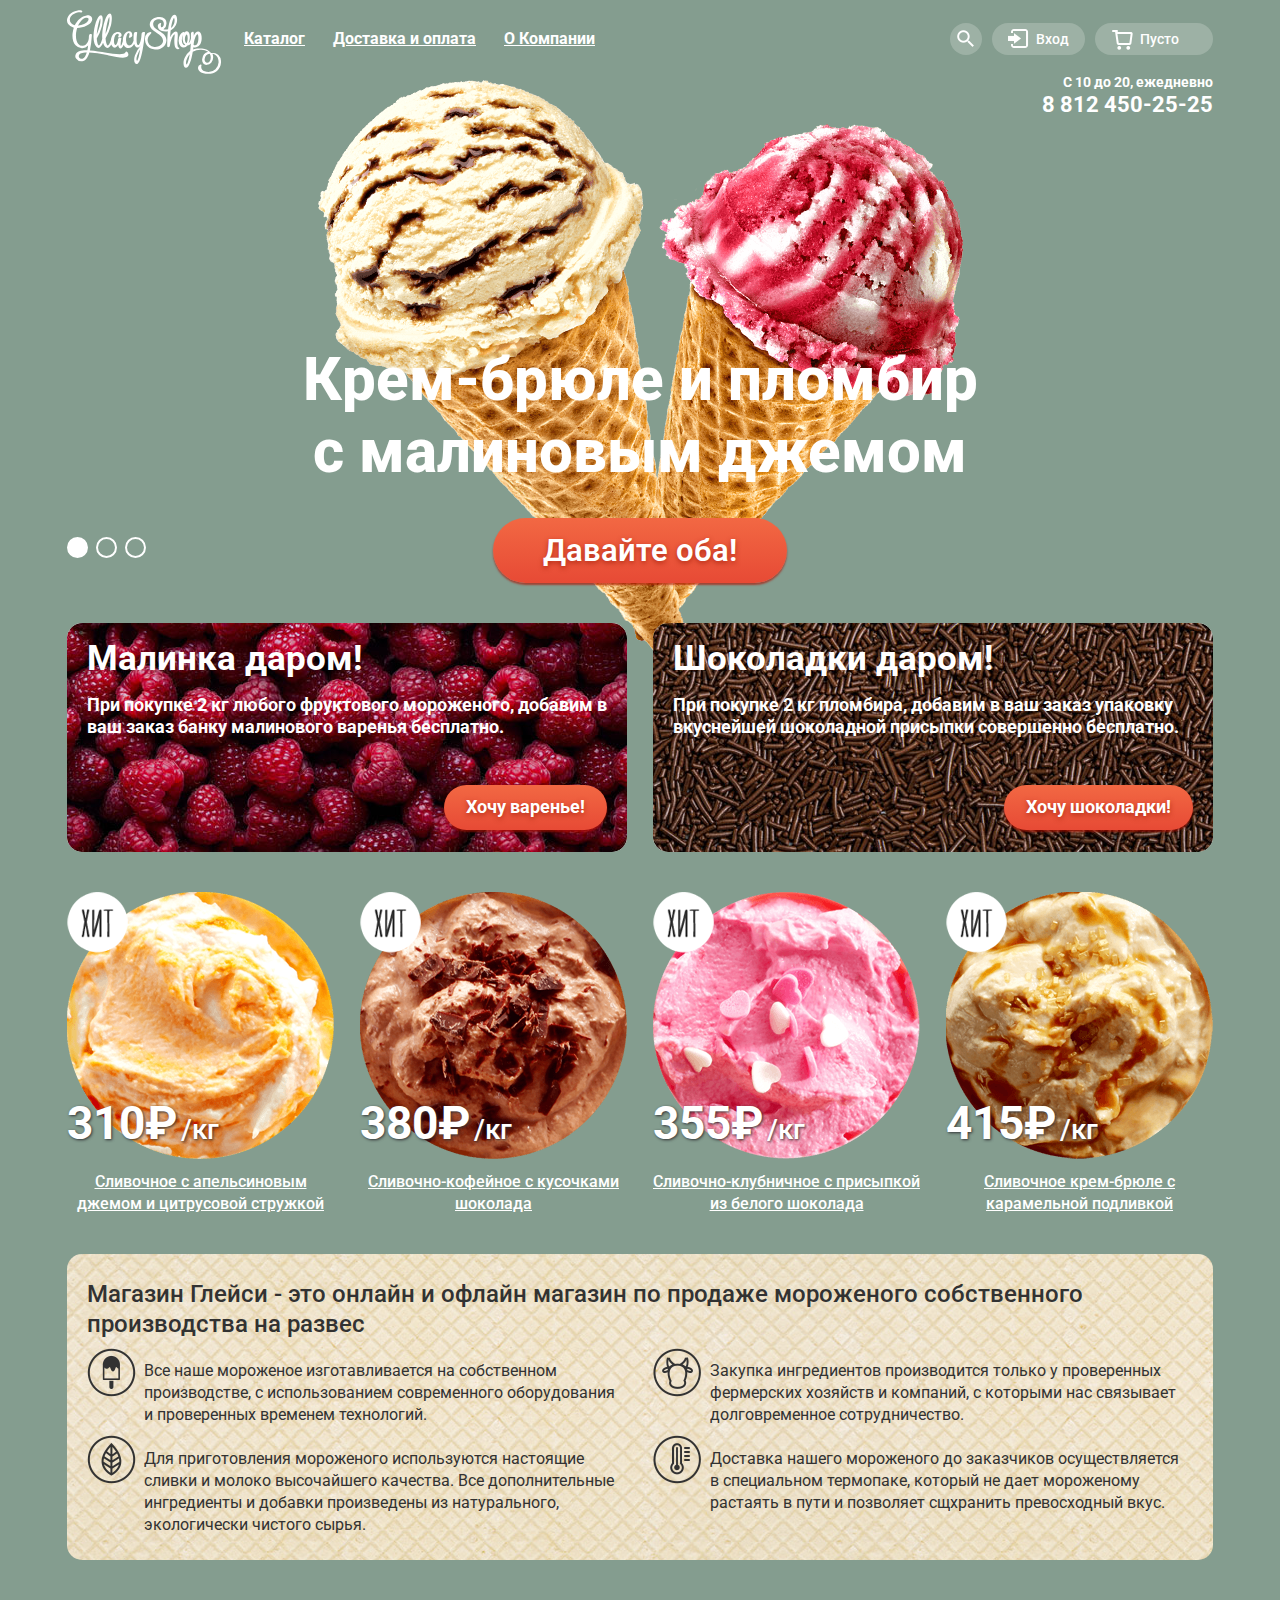
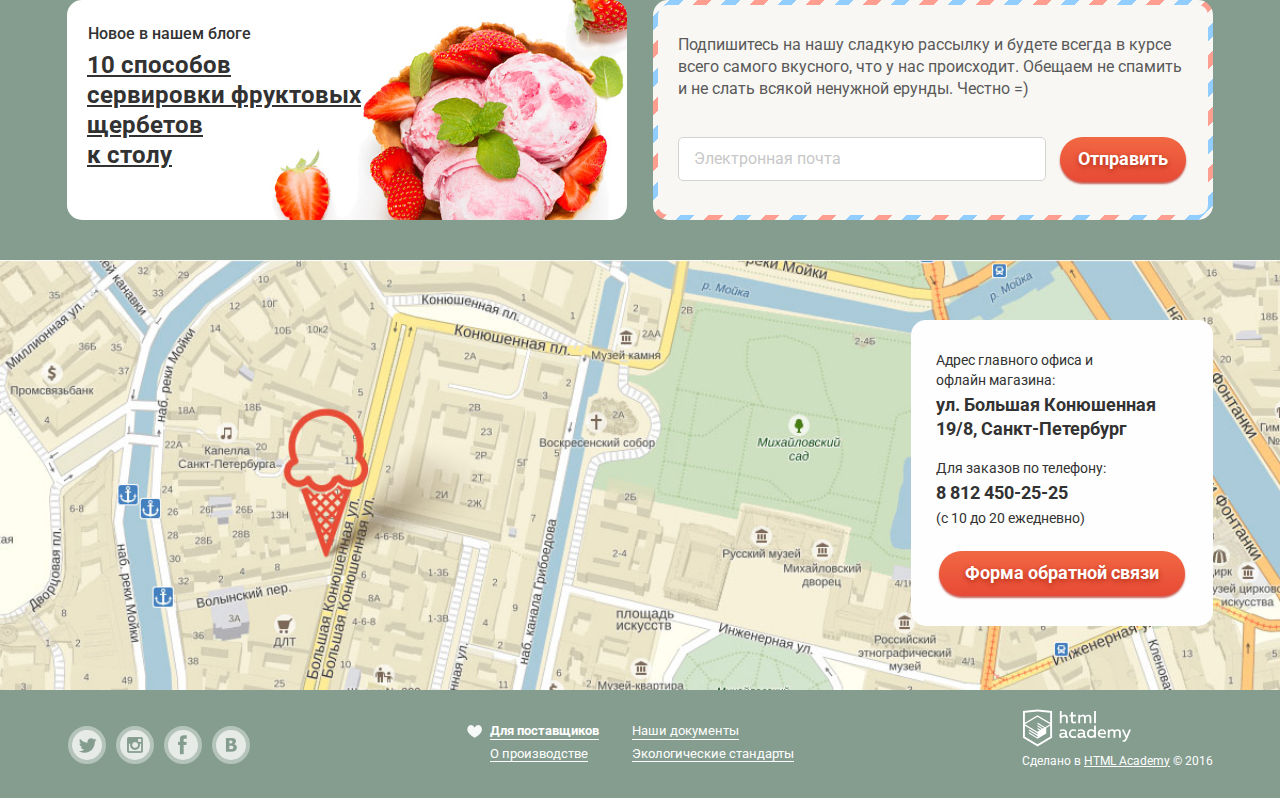
==== index.html @ bfcd9601 "Правки" ====
<!DOCTYPE html>
<html lang="ru">
  <head>
    <meta charset="utf-8">
    <title>Магазин "Глейси"</title>
    <link href="https://fonts.googleapis.com/css?family=Roboto:400,500,700&subset=cyrillic" rel="stylesheet">
    <link href="css/normalize.css" rel="stylesheet">
    <link href="css/style.css" rel="stylesheet">
  </head>
  <body>
    <input type="radio" id="btn-1" name="toggle" checked>
    <input type="radio" id="btn-2" name="toggle">
    <input type="radio" id="btn-3" name="toggle">
    <div class="site-wrapper">
      <div class="content-wrapper">
        <header class="main-header">
          <div class="container clearfix">
            <div class="index-logo">
              <img class="logo" src="img/icon-logo-shop.svg" width="154" height="64" alt="Логотип">
            </div>
            <nav class="main-navigation">
              <ul>
                <li>
                  <a href="#">Каталог</a>
                </li>
                <li>
                  <a href="#">Доставка и оплата</a>
                </li>
                <li>
                  <a href="#">О компании</a>
                </li>
              </ul>
            </nav>
            <div class="user-block">
              <a class="search" href="#"></a>
              <a class="enter" href="#">Вход</a>
              <a class="cart empty" href="#">Пусто</a>
            </div>
          </div>
        </header>
        <main class="main-main">
          <div class="container clearfix">
            <div class="index-contacts clearfix">
              <section class="main-contacts">
                <p class="main-contacts-worktime">C 10 до 20, ежедневно</p>
                <p class="main-contacts-phone">8 812 450-25-25</p>
              </section> 
            </div>
            <div class="slider">
              <div class="slide" id="slide1">
                <div class="slide-title">Крем-брюле и пломбир с малиновым джемом</div>
                <a class="slide-btn" href="#">Давайте оба!</a>
              </div>
              <div class="slide" id="slide2">
                <div class="slide-title">Шоколадный пломбир и лимонный сорбет</div>
                <a class="slide-btn" href="#">Давайте оба!</a>
              </div>
              <div class="slide" id="slide3">
                <div class="slide-title">Пломбир с помадкой и клубничный щербет</div>
                <a class="slide-btn" href="#">Давайте оба!</a>
              </div>
              <div class="slider-controls">
                <label for="btn-1"></label>
                <label for="btn-2"></label>
                <label for="btn-3"></label>
              </div>
            </div>
            <section class="special-offer clearfix">
              <div class="information offer-raspberries">
                <h2 class="offer-title">Малинка даром!</h2>
                <p class="offer-describe">При покупке 2 кг любого фруктового мороженого, добавим в ваш заказ банку малинового варенья бесплатно.</p>
                <div class="offer-get">
                  <a class="btn offer-btn" href="#">Хочу варенье!</a>
                </div>
              </div>
              <div class="information offer-chocolate">
                <h2 class="offer-title">Шоколадки даром!</h2>
                <p class="offer-describe">При покупке 2 кг пломбира, добавим в ваш заказ упаковку вкуснейшей шоколадной присыпки совершенно бесплатно.</p>
                <div class="offer-get">
                  <a class="btn offer-btn" href="#">Хочу шоколадки!</a>
                </div>
              </div>
            </section>
            <section class="products-hit clearfix">
              <article class="product hit">
                <div class="product-main-info">
                  <div>
                    <img class="product-image" src="img/ice-cream1.png" width="267" height="267" alt="Сливочное с апельсиновым джемом">
                  </div>
                  <div class="product-price">
                    <span class="price">310&#8381;</span>
                    <span class="price-per-kg">/кг</span>
                  </div>
                </div>
                <div class="product-title">
                  <a href="#">Сливочное с апельсиновым джемом и цитрусовой стружкой</a>
                </div>
                <div class="product-view">
                  <a class="btn product-btn" href="#">Быстрый просмотр</a>
                </div>
              </article>
              <article class="product hit">
                <div class="product-main-info">
                  <div>
                    <img class="product-image" src="img/ice-cream2.png" width="267" height="267" alt="Сливочно-кофейное">
                  </div>
                  <div class="product-price">
                    <span class="price">380&#8381;</span>
                    <span class="price-per-kg">/кг</span>
                  </div>
                </div>
                <div class="product-title">
                  <a href="#">Сливочно-кофейное с кусочками шоколада</a>
                </div>
                <div class="product-view">
                  <a class="btn product-btn" href="#">Быстрый просмотр</a>
                </div>
              </article>
              <article class="product hit">
                <div class="product-main-info">
                  <div>
                    <img class="product-image" src="img/ice-cream3.png" width="267" height="267" alt="Сливочно-клубничное">
                  </div>
                  <div class="product-price">
                    <span class="price">355&#8381;</span>
                    <span class="price-per-kg">/кг</span>
                  </div>
                </div>
                <div class="product-title">
                  <a href="#">Сливочно-клубничное с присыпкой из белого шоколада</a>
                </div>
                <div class="product-view">
                  <a class="btn product-btn" href="#">Быстрый просмотр</a>
                </div>
              </article>
              <article class="product hit">
                <div class="product-main-info">
                  <div>
                    <img class="product-image" src="img/ice-cream4.png" width="267" height="267" alt="Сливочное крем-брюле">
                  </div>
                  <div class="product-price">
                    <span class="price">415&#8381;</span>
                    <span class="price-per-kg">/кг</span>
                  </div>
                </div>
                <div class="product-title">
                  <a href="#">Сливочное крем-брюле с карамельной подливкой</a>
                </div>
                <div class="product-view">
                  <a class="btn product-btn" href="#">Быстрый просмотр</a>
                </div>
              </article>
            </section>
            <section class="features clearfix">
              <h3 class="features-title">Магазин Глейси - это онлайн и офлайн магазин по продаже мороженого собственного производства на развес</h3>
              <div class="features-description">
                <p class="features-item technology">Все наше мороженое изготавливается на собственном производстве, с использованием современного оборудования и проверенных временем технологий.</p>
                <p class="features-item ingredient">Закупка ингредиентов производится только у проверенных фермерских хозяйств и компаний, с которыми нас связывает долговременное сотрудничество.</p>
                <p class="features-item quality">Для приготовления мороженого используются настоящие сливки и молоко высочайшего качества. Все дополнительные ингредиенты и добавки произведены из натурального, экологически чистого сырья.</p>
                <p class="features-item delivery">Доставка нашего мороженого до заказчиков осуществляется <br>в специальном термопаке, который не дает мороженому растаять в пути и позволяет сщхранить превосходный вкус.</p>
              </div>
            </section>
            <section class="communication clearfix">
              <div class="information blog">
                <p class="blog-new">Новое в нашем блоге</p>
                <div class="blog-news">
                  <a href="#">10  способов сервировки фруктовых щербетов <br>к столу</a>
                </div>
              </div>
              <div class="information mail">
                <div class="content-mail">
                  <p class="delivery-mail">Подпишитесь на нашу сладкую рассылку и будете всегда в курсе всего самого вкусного, что у нас происходит. Обещаем не спамить и не слать всякой ненужной ерунды. Честно =)</p>
                  <form action="#" method="post">
                    <input type="text" name="email" placeholder="Электронная почта">
                    <button class="btn btn-mail" type="submit">Отправить</button>
                  </form>
                </div>
              </div>
            </section>
          </div>
          <section class="map">
            <div class="container clearfix">
              <div class="map-contacts">
                <p class="map-contacts-addres">
                  Адрес главного офиса и<br> 
                  офлайн магазина:<br>
                <span>ул. Большая Конюшенная<br> 
                  19/8, Санкт-Петербург</span>
                </p>
                <p class="map-contacts-phone">
                  Для заказов по телефону:<br>
                <span>8 812 450-25-25</span><br>
                  (c 10 до 20 ежедневно)
                </p>
                <div class="map-contacts-btn">
                  <a class="btn btn-map" href="#">Форма обратной связи</a>
                </div>
              </div>
            </div>
          </section>
        </main>
        <footer class="main-footer">
          <div class="container clearfix">
            <section class="footer-social">
              <div class="social-btn">
               <a class=" social-btn-tw" href="#">Твиттер</a>
              </div>
              <div class="social-btn">
                <a class="social-btn-inst" href="#">Инстаграм</a>
              </div>
              <div class="social-btn">
                <a class="social-btn-fb" href="#">Фейсбук</a>
              </div>
              <div class="social-btn">
                <a class="social-btn-vk" href="#">Вконтакте</a>
              </div>
            </section>
            <section class="footer-about-us">
              <div class="about-us-prod">
                <a href="#">Для поставщиков</a>
                <a href="#">О производстве</a>
              </div>
              <div class="about-us-doc">
                <a href="#">Наши документы</a>
                <a href="#">Экологические стандарты</a>
              </div>
            </section>
            <section class="footer-copyright">
              <img src="img/logo-htmla.svg" width="108" height="38" alt="Логотип академии">
              <p>Сделано в <a href="https://htmlacademy.ru">HTML Academy</a> &copy; 2016</p>
            </section>
          </div>
        </footer>
      </div>
    </div>
  </body>
</html>
---- css/style.css ----
body {
  margin: 0;
  padding: 0;
  font-size: 18px;
  line-height: 1.2;
	color: #ffffff;
	font-weight: 700;
	font-family: "Roboto", "Arial", sans-serif;
  background-color: #849d8f;
  /*background-color: #86a092;*/
  /*Для главной страницы*/
  /*background: #ffffff url("../img/gllacy-index-1200.jpg") no-repeat 50% 0px;*/
  /*background-size: 1200px auto;*/
  /*Для страницы каталога*/
  /*background: #ffffff url("../img/gllacy-catalog-1200.jpg") no-repeat 50% 0px;*/
  /*background-size: 1200px auto;*/
}

body > input[type="radio"] {
  display: none;
}

.clearfix::after {
  content: "";
  display: table;
  clear: both;
}

.main-header {
  width: 1200px;
  margin: 0 auto;
}

.container {
  width: 1146px;
  margin: 0 auto;
  padding: 0 27px;
}

.index-logo {
  float: left;
  width: 154px;
  height: 64px;
  margin-top: 10px;
  margin-right: 10px;
}

.main-navigation {
  float: left;
  width: 650px;
  min-height: 74px;
  font-size: 0px;
}

.main-navigation ul {
  margin: 0;
  padding: 0;
  list-style: none;
}

.main-navigation li {
  display: inline-block;
  vertical-align: top;
  font-size: 16px;
  line-height: 18px;
} 

.main-navigation li:last-child {
  text-transform: capitalize;
}

.main-navigation a {
  display: block;
  padding: 30px 15px 25px 13px;
  color: #ffffff;
}

.main-navigation a:hover,
.main-navigation a:active {
  margin-top: 23px;
  padding: 7px 15px 7px 13px;
  border-radius: 30px;
  text-decoration: none;
  background-color: #ffffff;
  color: #333333;
}

.main-navigation a:active {
  box-shadow: inset 0 2px 2px 0 #696969;
}

.main-menu .current {
  margin-top: 23px;
  padding: 7px 15px 7px 13px;
  border-radius: 30px;
  text-decoration: none;
  background-color: #d07058;
}

.user-block {
  float: right;
  max-width: 300px;
  padding-top: 23px;
  font-size: 0px;
}

.user-block a {
  display: inline-block;
  margin-left: 10px;
  vertical-align: top;
  font-weight: 500;
  font-size: 14px;
  line-height: 16px;
  font-family: "Roboto", "Arial", sans-serif;
  color: #ffffff;
  text-decoration: none;
  color: #ffffff;
  border: none;
  outline: none;
  cursor: pointer;
}

.catalog-user .search, .catalog-user .enter {
  background-color: #b0c0b7;
}

.search {
  width: 32px;
  height: 32px;
  border-radius: 50%;
  background: #9db1a5 url("../img/sprite.png") no-repeat center;
  background-position: -3px -1038px;
}

.search:hover {
  background: #f8f7f4 url("../img/sprite.png") no-repeat center;
  background-position: -3px -1075px;
  color: #323232;
}

.enter {
  position: relative;
  padding: 8px 16px 8px 44px;
  border-radius: 32px;
  background: #9db1a5 url("../img/sprite.png") no-repeat center;
  background-position: 6px -344px;
}

.enter:hover {
  background: #f8f7f4 url("../img/sprite.png") no-repeat center;
  background-position: 6px -383px;
  color: #323232;
}

.cart {
  position: relative;
  padding: 8px 34px 8px 45px;
  border-radius: 32px;
  background: #9db1a5 url("../img/sprite.png") no-repeat center;
  background-position: 7px -3px;
}

.user-block .full {
  color: #323232;
}

.full {
  position: relative;
  padding: 8px 16px 8px 44px;
  border-radius: 32px;
  background: #ffffff url("../img/sprite.png") no-repeat center;
  background-position: 10px -81px;
}

.full:before {
  content: "";
  position: absolute;
  top: 6px;
  left: 15px;
  width: 21px;
  height: 20px;
  background: #ffffff url("../img/sprite.png") no-repeat center;
  background-position: -10px -50px;
}

.main-contacts {
  float: right;
  min-width: 170px;
  min-height: 40px;
  text-align: right;
}

.main-contacts-worktime {
  margin: 0px;
  margin-bottom: 3px;
  font-size: 14px;
  line-height: 16px;
  font-weight: 700;
}

.main-contacts-phone {
  margin: 0px;
  font-size: 22px;
  line-height: 24px;
  font-weight: 700;
}

.site-wrapper {
  /*min-width: 1254px;*/
  background-repeat: no-repeat;
  background-position: top center;
  transition: background-image 0.5s ease, background-color 0.5s ease;
}

.site-wrapper:before,
.site-wrapper:after {
  content: "";
  visibility: hidden;
}

.site-wrapper:before {
  background-image: url("../img/slide-2.png");
}

.site-wrapper:after {
  background-image: url("../img/slide-2.png");
}

.content-wrapper {
  /*width: 1200px;*/
  margin: 0 auto;
  padding: 0;
}

.slider {
  position: relative;
  padding-top: 227px;
  margin-bottom: 40px;
  text-align: center;
  color: #ffffff;
}

.slide {
  display: none;
}

.slide-title {
  width: 700px;
  margin: 0 auto;
  margin-bottom: 30px;
  font-weight: 800;
  font-size: 60px;
}

.slide-btn {
  display: inline-block;
  padding: 12px 50px;
  font-weight: 600;
  font-size: 31px;
  line-height: 41px;
  vertical-align: top;
  color: #ffffff;
  text-decoration: none;
  text-shadow: 0 2px 5px rgba(160, 32, 11, 0.76);
  background: #f26843;
  background:    -moz-linear-gradient(top, #f26843 0%, #e74a35 100%);
  background: -webkit-linear-gradient(top, #f26843 0%, #e74a35 100%);
  background:         linear-gradient(to bottom, #f26843 0%, #e74a35 100%);
  border-radius: 100px;
  box-shadow: 0 2px 2px rgba(172, 16, 0, 0.64);
}

.slide-btn:hover {
  background:    -moz-linear-gradient(top, #f58669 0%, #ec6f5e 100%);
  background: -webkit-linear-gradient(top, #f58669 0%, #ec6f5e 100%);
  background:         linear-gradient(to bottom, #f58669 0%, #ec6f5e 100%);
  box-shadow: 0 2px 2px rgba(172, 16, 0, 1);
}

.slide-btn:active {
  background:    -moz-linear-gradient(top, #d84732 0%, #e1613e 100%);
  background: -webkit-linear-gradient(top, #d84732 0%, #e1613e 100%);
  background:         linear-gradient(to bottom, #d84732 0%, #e1613e 100%);
  box-shadow: inset 0 2px 2px rgba(172, 16, 0, 1);
}

.slider-controls {
  position: absolute;
  bottom: 25px;
  left: 0;
  z-index: 20;
  font-size: 0;
}

.slider-controls label {
  display: inline-block;
  width: 17px;
  height: 17px;
  margin-right: 8px;
  vertical-align: top;
  background-color: transparent;
  border: 2px solid #ffffff;
  border-radius: 50%;
  cursor: pointer;
}

#btn-1:checked ~ .site-wrapper #slide1,
#btn-2:checked ~ .site-wrapper #slide2,
#btn-3:checked ~ .site-wrapper #slide3 {
  display: block;
}

#btn-1:checked ~ .site-wrapper {
  background-color: #849d8f;
  background-image: url("../img/slide-1.png");
  background-position-y: 80px;
}

#btn-2:checked ~ .site-wrapper {
  background-color: #8996a6;
  background-image: url("../img/slide-2.png");
  background-position-y: 80px;
}

#btn-3:checked ~ .site-wrapper {
  background-color: #9d8b84;
  background-image: url("../img/slide-3.png");
  background-position-y: 80px;
}

#btn-1:checked ~ .site-wrapper label[for="btn-1"],
#btn-2:checked ~ .site-wrapper label[for="btn-2"],
#btn-3:checked ~ .site-wrapper label[for="btn-3"] {
  background-color: #ffffff;
}

.special-offer {
  margin-bottom: 40px;
}

.information {
  float: left;
  width: 560px;
  min-height: 229px;
  margin-right: 26px;
  border-radius: 15px;
}

.information:nth-child(2n) {
  margin-right: 0px;
}

.offer-raspberries {
  background: #ffffff url("../img/bg-raspberry.jpg") no-repeat 50% 0px;
}

.offer-chocolate {
  background: #ffffff url("../img/bg-chocolate.jpg") no-repeat 50% 0px;
}

.offer-title {
  margin: 0;
  padding-left: 20px;
  padding-top: 15px;
  margin-bottom: 15px;
  font-size: 35px;
  line-height: 41px;
  font-weight: 700;
  color: #ffffff;
}

.offer-describe {
  padding-left: 20px;
  margin: 0px;
  margin-bottom: 47px;
  font-size: 18px;
  line-height: 22px;
  font-weight: 700;
  color: #ffffff;
}

.btn {
  display: inline-block;
  padding: 10px 22px 11px 22px;
  font-weight: 700;
  font-size: 18px;
  line-height: 24px;
  vertical-align: top;
  text-shadow: 0 2px 5px rgba(160, 32, 11, 0.76);
  background: #f26843;
  background:    -moz-linear-gradient(top, #f26843 0%, #e74a35 100%);
  background: -webkit-linear-gradient(top, #f26843 0%, #e74a35 100%);
  background:         linear-gradient(to bottom, #f26843 0%, #e74a35 100%);
  border-radius: 50px;
  box-shadow: 0 2px 2px rgba(172, 16, 0, 0.64);
  color: #ffffff;
  text-decoration: none;
  background-color: #000000;
  border: none;
  outline: none;
  cursor: pointer;
}

.btn:hover {
  background:    -moz-linear-gradient(top, #f58669 0%, #ec6f5e 100%);
  background: -webkit-linear-gradient(top, #f58669 0%, #ec6f5e 100%);
  background:         linear-gradient(to bottom, #f58669 0%, #ec6f5e 100%);
  box-shadow: 0 2px 2px rgba(172, 16, 0, 1);
}

.btn:active {
  background:    -moz-linear-gradient(top, #d84732 0%, #e1613e 100%);
  background: -webkit-linear-gradient(top, #d84732 0%, #e1613e 100%);
  background:         linear-gradient(to bottom, #d84732 0%, #e1613e 100%);
  box-shadow: inset 0 2px 2px rgba(172, 16, 0, 1);
}

.offer-get {
  float: right;
  margin-right: 20px; 
}

.products-hit {
  font-size: 0px;
}

.product-kind {
  min-height: 1086px;
  font-size: 0px;
  margin-bottom: 42px;
}

.product {
  position: relative;
  display: inline-block;
  width: 267px;
  min-height: 327px;
  margin-right: 26px;
  margin-bottom: 35px;
  vertical-align: top;
  font-size: 16px;
}

.product-view {
  position: absolute;
  display: none;
  top: -6px;
  left: -13px;
  width: 293px;
  height: 405px;
  border-radius: 5px;
  background-color: rgba(255, 255, 255, 0.3);
  box-shadow: 0 20px 20px 0 rgba(0, 0, 0, 0.4);
}

.product-btn {
  position: relative;
  top: 338px;
  left: 46px;
  font-size: 18px;
  line-height: 24px;
  font-weight: 700px;
  color: #fefefe;
  padding: 10px 17px 10px 17px;
  border: 50px;
}

.product:hover .product-view {
  display: block;
  z-index: 30;
}

.product:hover .product-main-info,
.product:hover .product-title {
  z-index: 40;
}

.hit:before {
  content: "";
  position: absolute;
  z-index: 50;
  top: 0px;
  left: 0px;
  width: 61px;
  height: 61px;
  background: url("../img/hit.png") no-repeat;
}

.product:nth-child(4n) {
  margin-right: 0px;
}

.product-main-info {
  position: relative;
  height: 267px;
  margin-bottom: 12px;
}

.product-price {
  position: absolute;
  bottom: 8px;
  z-index: 20;
}

.price {
  font-size: 46px;
  font-weight: 700;
  font-family: "Roboto", "Arial", sans-serif;
  color: #ffffff;
  text-shadow: 1px 1px 3px  #313235;
}

.price-per-kg {
  font-size: 28px;
  font-weight: 500;
  font-family: "Roboto", "Arial", sans-serif;
  color: #ffffff;
  text-shadow: 1px 1px 3px  #313235;
}

.product-title {
  position: relative;
  margin-bottom: 3px;
  text-align: center;
}

.product-title a {
  font-size: 16px;
  line-height: 22px;
  font-weight: 500;
  color: #ffffff;
}

.product-title a:hover,
.product-title a:active {
  color: #e84d37;
}

.features {
  min-height: 306px;
  margin-bottom: 40px;
  font-size: 0px;
  background: #f8f5f2 url("../img/pattern-wafer.jpg");
  border-radius: 15px;
}

.features-title {
  padding: 25px 20px 9px 20px;
  font-size: 24px;
  line-height: 30px;
  font-weight: 500;
  font-family: "Roboto", "Arial", sans-serif;
  color: #323232;
}

.features-description {
  padding: 0 20px;
}

.features-item {
  position: relative;
  display: inline-block;
  width: 483px;
  min-height: 75px;
  margin: 0;
  margin-right: 26px;
  padding-left: 57px;
  vertical-align: top;
  font-size: 16px;
  line-height: 22px;
  font-weight: 400;
  font-family: "Roboto", "Arial", sans-serif;
  color: #323232;
}

.technology::before,
.ingredient::before,
.quality::before,
.delivery::before {
  content: "";
  position: absolute;
  top: 0px;
  left: 0px;
  width: 50px;
  height: 50px;
}

.technology, .ingredient {
  padding-top: 12px;
}

.quality, .delivery {
  padding-top: 13px;
}

.technology::before {
  background: url("../img/sprite.png") no-repeat;
  background-position: -10px -619px;
}

.ingredient::before {
  background: url("../img/sprite.png") no-repeat;
  background-position: -10px -281px;
}

.quality::before {
  background: url("../img/sprite.png") no-repeat;
  background-position: -10px -740px;
}

.delivery::before {
  background: url("../img/sprite.png") no-repeat;
  background-position: -10px -1144px;
}

.features-item:nth-child(2n) {
  margin-right: 0px;
}

.communication {
  margin-bottom: 40px;
}

.blog, .mail {
  float: left;
  width: 560px;
  min-height: 220px;
  margin-right: 26px;
  border-radius: 15px;
}

.blog {
  background: #ffffff url("../img/bg-strawberry.jpg") no-repeat 50% 0px;
}

.blog-new {
  margin-top: 23px;
  margin-left: 21px;
  margin-bottom: 5px;
  font-size: 16px;
  line-height: 22px;
  font-weight: 500;
  color: #323232;
}

.blog-news {
  width: 285px;
  margin-left: 20px;
}

.blog-news a {
  font-size: 24px;
  line-height: 30px;
  font-weight: 700px;
  color: #323232;
}

.blog-news a:hover,
.blog-news a:active {
  color: #e84d37;
}

.mail {
  position: relative;
  background: repeating-linear-gradient(-45deg,#f8f7f4,#f8f7f4 10px,#92cdff 10px,#92cdff 20px,#f8f7f4 20px,#f8f7f4 30px,#fe9e90 30px,#fe9e90 40px);
}

.content-mail {
  position: absolute;
  top: 5px;
  left: 5px;
  width: 550px;
  height: 210px;
  border-radius: 10px;
  background-color: #f8f7f4;
}

.content-mail input {
  width: 336px;
  padding: 9px 15px;
  margin-left: 20px;
  margin-right: 10px;
  font-size: 16px;
  line-height: 24px;
  font-weight: 400;
  font-family: "Roboto", "Arial", sans-serif;
  color: #999999;
  background-color: #ffffff;
  border: 1px solid #d3d3d2;
  border-radius: 5px;
  outline: none;
}

.btn-mail {
  padding: 10px 18px 11px 18px;
}

.delivery-mail {
  position: relative;
  margin: 29px 20px 37px 20px;
  font-size: 16px;
  font-weight: 400;
  font-family: "Roboto", "Arial", sans-serif;
  line-height: 22px;
  color: #5a5a5a;
}

.map {
  min-height: 370px;
  padding-top: 60px; 
  background: #ece5c8 url("../img/bg-map.jpg") no-repeat;
  background-size: cover;
}

.map-contacts {
  float: right;
  width: 252px;
  min-height: 245px;
  padding: 30px 25px;
  border-radius: 15px;
  background-color: #fefefe;
}

.map-contacts p  {
  font-size: 14px;
  line-height: 20px;
  font-weight: 400;
  color: #323232;
}

.map-contacts span {
  display: inline-block;
  margin: 3px 0;
  font-size: 18px;
  line-height: 24px;
  font-weight: 700;
  color: #323232;
}

.map-contacts-addres {
  margin: 0;
  margin-bottom: 14px;
}

.map-contacts-phone {
  margin: 0;
  margin-bottom: 23px;
}

.map-contacts-btn {
  text-align: center;
}

.btn-map {
  padding: 10px 26px 11px 26px;
}

.main-footer {
  width: 1200px;
  margin: 0 auto;
  padding-top: 19px;
  padding-bottom: 25px;
}

.footer-social {
  float: left;
  min-width: 200px;
  min-height: 60px;
  margin-right: 200px;
  font-size: 0px;
}

.social-btn {
  display: inline-block;
  vertical-align: top;
  width: 40px;
  height: 40px;
  margin-top: 16px;
  margin-right: 8px;
}

.social-btn a {
  display: inline-block;
  vertical-align: top;
  width: 30px;
  height: 30px;
  margin-top: 1px;
  margin-left: 1px;
  border: 4px solid #c2cec7;
  border-radius: 50%;
}

.social-btn-tw {
  opacity: 0.8;
  background: url("../img/sprite.png") no-repeat;
  background-position: -11px -1214px;
}

.social-btn-inst {
  opacity: 0.8;
  background: url("../img/sprite.png") no-repeat;
  background-position: -11px -689px;
}

.social-btn-fb {
  opacity: 0.8;
  background: url("../img/sprite.png") no-repeat;
  background-position: -11px -429px;
}

.social-btn-vk {
  opacity: 0.8;
  background: url("../img/sprite.png") no-repeat;
  background-position: -11px -1266px;
}

.social-btn a:hover {
  margin: 0;
  opacity: 1;
  border: 5px solid #dbe3de;
}

.social-btn a:active {
  margin: 0;
  opacity: 0.8;
  border: 5px solid #d9e1dd;
  box-shadow: inset 0 2px 2px 0 #888888;
}

.footer-about-us {
  float: left;
  width: 400px;
  min-height: 50px;
  padding-top: 14px;
  font-size: 0px;
}

.about-us-prod {
  position: relative;
  float: left;
  width: 112px;
  padding-left: 23px;
  margin-right: 30px;
}

.about-us-prod:before {
  content: "";
  position: absolute;
  top: 0;
  left: 0;
  width: 20px;
  height: 20px;
  background: url("../img/sprite.png") no-repeat;
  background-position: -10px -478px;
}

.about-us-doc {
  float: left;
  width: 235px;
}

.footer-about-us a {
  display: inline-block;
  vertical-align: top;
  font-size: 13px;
  font-weight: 400;
  color: #ffffff;
  text-decoration: none;
  border-bottom: 1px solid #ffffff;
}

.footer-about-us a:nth-child(2n) {
  margin-top: 6px;
}

.footer-about-us a:hover,
.footer-about-us a:active {
  color: #ffbc9e;
  border-color: #ffbc9e;
}

.about-us-prod a:first-child {
  font-weight: 700;
}


.footer-copyright {
  float: right;
  min-width: 190px;
  min-height: 45px;
}

.footer-copyright img {
  margin-left: 1px;
}

.footer-copyright p, .footer-copyright a {
  margin: 0;
  font-size: 12px;
  line-height: 18px;
  font-weight: 400;
  color: #ffffff;
}

.footer-copyright a:hover,
.footer-copyright a:active {
  color: #ffbc9e;
}

.main-information {
  min-height: 80px;
  margin-bottom: 25px;
} 

.main-pathway {
  float: left;
  width: 600px;
  font-size: 0px;
  padding-top: 25px;
  text-align: left;
}

.main-pathway ul {
  margin: 0;
  padding: 0;
  list-style: none;
}

.breadcrumbs li {
  display: inline-block;
  margin: 0;
  padding: 0;
  min-height: 20px;
  vertical-align: top; 
  color: #ffffff;
}

.breadcrumbs a, .breadcrumbs li {
  font-size: 14px;
  line-height: 16px;
  font-weight: 400;
  color: #ffffff;
}

.breadcrumbs a:hover,
.breadcrumbs a:active {
  color: #ffbc9e;
}

.breadcrumbs .breadcrumbs-arrow {
  text-align: center;
  width: 21px;
}

.filter {
  min-height: 130px;
  font-size: 0px;
  margin-bottom: 41px;
}

.filter-criterion {
  display: inline-block;
  min-height: 37px;
  vertical-align: top;
  margin-right: 15px;
  margin-bottom: 15px;
  font-size: 14px;
}

.filter-criterion:nth-child(1n+4) {
  margin-bottom: 0px;
}

.filter-criterion fieldset {
  margin: 0;
  padding: 0;
  border: none;
}

.filter-criterion legend {
  margin-left: 16px;
  font-size: 14px;
  line-height: 16px;
  font-weight: 500;
  color: #ffffff;
}

.filter-sorting {
  width: 194px;
  height: 36px;
  margin-top: 6px;
  border-radius: 36px;
  overflow: hidden;
  background: #aabab0 url("../img/sprite.png") no-repeat;
  background-position: 160px -1102px;
}


.filter-sorting select {
  width: 210px;
  height: 36px;
  background: transparent;
  background: rgb(0, 0, 0, 0);
  -webkit-appearance: none;
  border: none;
  outline: none;
  font-size: 16px;
  line-height: 18px;
  font-weight: 500;
  color: #ffffff;
  padding-left: 15px;
}

.filter-sorting:hover {
  background-color: #ffffff;
  color: #323232;
}

.filter-sorting select:hover {
  color: #323232
}

.filter-criterion .range {
  position: relative;
  padding: 16px 15px;
  margin-top: 8px;
  border-radius: 36px;
  background-color: #abbcb2;
  cursor: pointer;
}

.range .range-stripe {
  position: relative;
  z-index: 1;
  width: 188px;
  height: 4px;
  background-color: #d1dad3;
}

.range .range-stripe-shaded {
  position: absolute;
  top: 16px;
  left: 35px;
  width: 110px;
  height: 4px; 
  z-index: 10;
  background-color: #f8f7f4;
}

.range .range-toggle {
  position: absolute;
  top: 8px;
  width: 20px;
  height: 20px;
  border-radius: 50%; 
  z-index: 20;
  box-shadow: 0 1px 1px 0  #000000;
  background-color: #f8f7f4;
}

.range .first {
  left: 35px;
}

.range .second {
  right: 65px;
}

.range .first:hover {
  top: 6px;
  left: 33px;
  width: 24px;
  height: 24px;
}

.range .second:hover {
  top: 6px;
  right: 63px;
  width: 24px;
  height: 24px;
}

.filter-fat {
  padding: 6px 1px 8px 16px;
  margin-top: 8px;
  border-radius: 36px;
  background-color: #aabcb2;
}

.filter-filler {
  padding: 7px 2px 8px 16px;
  margin-top: 7px;
  border-radius: 36px;
  background-color: #aabcb2;
}

input[type="checkbox"],
input[type="radio"] {
  display:none; 
  margin: 0;
  padding: 0;           
}

input[type="checkbox"] + label {
  margin-right: 20px;
}

input[type="checkbox"] + label:nth-child(6) {
  margin-right: 21px;
}

input[type="checkbox"] + label, 
input[type="radio"] + label {
  margin-right: 15px;
  font-size: 16px;
  line-height: 18px;
  font-weight: 500;
  color: #ffffff;
  vertical-align: bottom;
  cursor: pointer;
}

input[type="radio"] + label::before {
  content: "";
  display: inline-block;
  vertical-align: top;
  height: 21px;
  width: 21px;
  margin-right: 10px;
  background: url("../img/sprite.png") no-repeat;
  background-position: -10px -877px;
}

input[type="radio"] + label:hover::before {
  background: url("../img/sprite.png") no-repeat;
  background-position: -10px -919px;
}

input[type="radio"]:checked + label::before {
  background: url("../img/sprite.png") no-repeat;
  background-position: -10px -961px;
}

input[type="radio"]:checked + label:hover::before {
  background: url("../img/sprite.png") no-repeat;
  background-position: -10px -1003px; 
}

input[type="radio"]:disabled + label::before {
  opacity: 0.4;
  background: url("../img/sprite.png") no-repeat;
  background-position: -10px -877px;
}

input[type="radio"]:disabled + label:hover::before {
  opacity: 0.4;
  background: url("../img/sprite.png") no-repeat;
  background-position: -10px -919px;
}

input[type="radio"]:checked:disabled + label::before {
  background: url("../img/sprite.png") no-repeat;
  background-position: -10px -961px;
}

input[type="radio"]:checked:disabled + label:hover::before {
  opacity: 0.4;
  background: url("../img/sprite.png") no-repeat;
  background-position: -10px -1003px; 
}


input[type="checkbox"] + label::before {
  content: "";
  display: inline-block;
  vertical-align: top;
  height: 20px;
  width: 20px;
  margin-right: 13px;
  background: url("../img/sprite.png") no-repeat;
  background-position: -10px -121px;
}

input[type="checkbox"] + label:hover::before {
  background: url("../img/sprite.png") no-repeat;
  background-position: -10px -161px;
}

input[type="checkbox"]:checked + label::before {
  background: url("../img/sprite.png") no-repeat;
  background-position: -10px -201px;
}

input[type="checkbox"]:checked + label:hover::before {
  background: url("../img/sprite.png") no-repeat;
  background-position: -10px -241px;
}

input[type="radio"]:disabled + label::before {
  opacity: 0.4;
  background: url("../img/sprite.png") no-repeat; 
  background-position: -10px -121px;
}

input[type="checkbox"]:disabled + label:hover::before {
  opacity: 0.4;
  background: url("../img/sprite.png") no-repeat;
  background-position: -10px -161px;
}

input[type="checkbox"]:checked:disabled + label::before {
  opacity: 0.4;
  background: url("../img/sprite.png") no-repeat;
  background-position: -10px -201px;
}

input[type="checkbox"]:checked:disabled + label:hover::before {
  opacity: 0.4;
  background: url("../img/sprite.png") no-repeat;
  background-position: -10px -241px;
}

.filter-btn {
  margin-top: 22px;
  padding: 6px 28px 7px 28px;
  background-color: #a6b8ae;
  border: 2px solid #ffffff;
  border-radius: 36px;
  font-size: 16px;
  line-height: 18px;
  font-weight: 500;
  color: #ffffff;
  text-decoration: none;
  outline: none;
  cursor: pointer;
}

.filter-btn:hover {
  padding: 9px 30px;
  border: none;
  background-color: #ffffff;
  color: #323232;
}

.filter-btn:active {
  padding: 9px 30px;
  border: none;
  background-color: #eaeaea;
  color: #323232;
  box-shadow: inset 0 1px 0 1px #696969;
}

.pagination {
  min-height: 55px;
  text-align: right;
  font-size: 0px;
  border-bottom: 1px solid rgba(255, 255, 255, 0.3);
}

.pagination a {
  display: inline-block;
  vertical-align: top;
  text-align: center;
  width: 26px;
  height: 26px;
  margin-left: 3px;
  text-decoration: none;
  font-size: 16px;
  line-height: 26px;
  font-weight: 500;
  color: #ffffff;
}

.pagination .selected{
  border-radius: 50%;
  background-color: #ffffff;
  color: #323232;
}

.pagination .page:hover {
  border-radius: 50%;
  background-color: #ffffff;
  color: #323232;
}

.pagination .page:active {
  border-radius: 50%;
  background-color: #9db1a5;
  color: #ffffff;
}

.pagination .narrow-prev {
  width: 9px;
  height: 20px;
  margin-right: 11px;
  background: url("../img/sprite.png") no-repeat;
  background-position: -10px -838px;
}

.pagination .narrow-next {
  width: 9px;
  height: 20px;
  margin-left: 15px;
  background: url("../img/sprite.png") no-repeat;
  background-position: -10px -805px;
}

.pagination .disabled {
  opacity: 0.2;
}

h2 {
  margin: 0px;
	font-size: 35px;
	line-height: 41px;
	font-weight: bold;
}

h3 {
  margin: 0px;
	font-size: 24px;
	line-height: 30px;
	color: #323232;
}

.sprite {
    background-image: url(spritesheet.png);
    background-repeat: no-repeat;
    display: block;
}

.sprite-icon-cart {
    width: 21px;
    height: 20px;
    background-position: -10px -10px;
}

.sprite-icon-cart-black {
    width: 21px;
    height: 20px;
    background-position: -10px -50px;
}

.sprite-icon-cart-full {
    width: 16px;
    height: 11px;
    background-position: -10px -90px;
}

.sprite-icon-checkbox1 {
    width: 20px;
    height: 20px;
    background-position: -10px -121px;
}

.sprite-icon-checkbox2 {
    width: 20px;
    height: 20px;
    background-position: -10px -161px;
}

.sprite-icon-checkbox3 {
    width: 20px;
    height: 20px;
    background-position: -10px -201px;
}

.sprite-icon-checkbox4 {
    width: 20px;
    height: 20px;
    background-position: -10px -241px;
}

.sprite-icon-cow {
    width: 48px;
    height: 49px;
    background-position: -10px -281px;
}

.sprite-icon-enter {
    width: 21px;
    height: 19px;
    background-position: -10px -350px;
}

.sprite-icon-enter-black {
    width: 21px;
    height: 19px;
    background-position: -10px -389px;
}

.sprite-icon-fb {
    width: 32px;
    height: 32px;
    background-position: -10px -428px;
}

.sprite-icon-heart {
    width: 15px;
    height: 13px;
    background-position: -10px -480px;
}

.sprite-icon-ice-1 {
    width: 33px;
    height: 33px;
    background-position: -10px -513px;
}

.sprite-icon-ice-2 {
    width: 33px;
    height: 33px;
    background-position: -10px -566px;
}

.sprite-icon-ice-cream {
    width: 49px;
    height: 49px;
    background-position: -10px -619px;
}

.sprite-icon-inst {
    width: 32px;
    height: 32px;
    background-position: -10px -688px;
}

.sprite-icon-leaf {
    width: 49px;
    height: 49px;
    background-position: -10px -740px;
}

.sprite-icon-next {
    width: 9px;
    height: 14px;
    background-position: -10px -809px;
}

.sprite-icon-prev {
    width: 9px;
    height: 14px;
    background-position: -10px -843px;
}

.sprite-icon-radio1 {
    width: 21px;
    height: 22px;
    background-position: -10px -877px;
}

.sprite-icon-radio2 {
    width: 21px;
    height: 22px;
    background-position: -10px -919px;
}

.sprite-icon-radio3 {
    width: 21px;
    height: 22px;
    background-position: -10px -961px;
}

.sprite-icon-radio4 {
    width: 21px;
    height: 22px;
    background-position: -10px -1003px;
}

.sprite-icon-search {
    width: 17px;
    height: 17px;
    background-position: -10px -1045px;
}

.sprite-icon-search-black {
    width: 17px;
    height: 17px;
    background-position: -10px -1082px;
}

.sprite-icon-select-narrow {
    width: 9px;
    height: 5px;
    background-position: -10px -1119px;
}

.sprite-icon-thermometer {
    width: 48px;
    height: 49px;
    background-position: -10px -1144px;
}

.sprite-icon-tw {
    width: 33px;
    height: 32px;
    background-position: -10px -1213px;
}

.sprite-icon-vk {
    width: 32px;
    height: 32px;
    background-position: -10px -1265px;
}
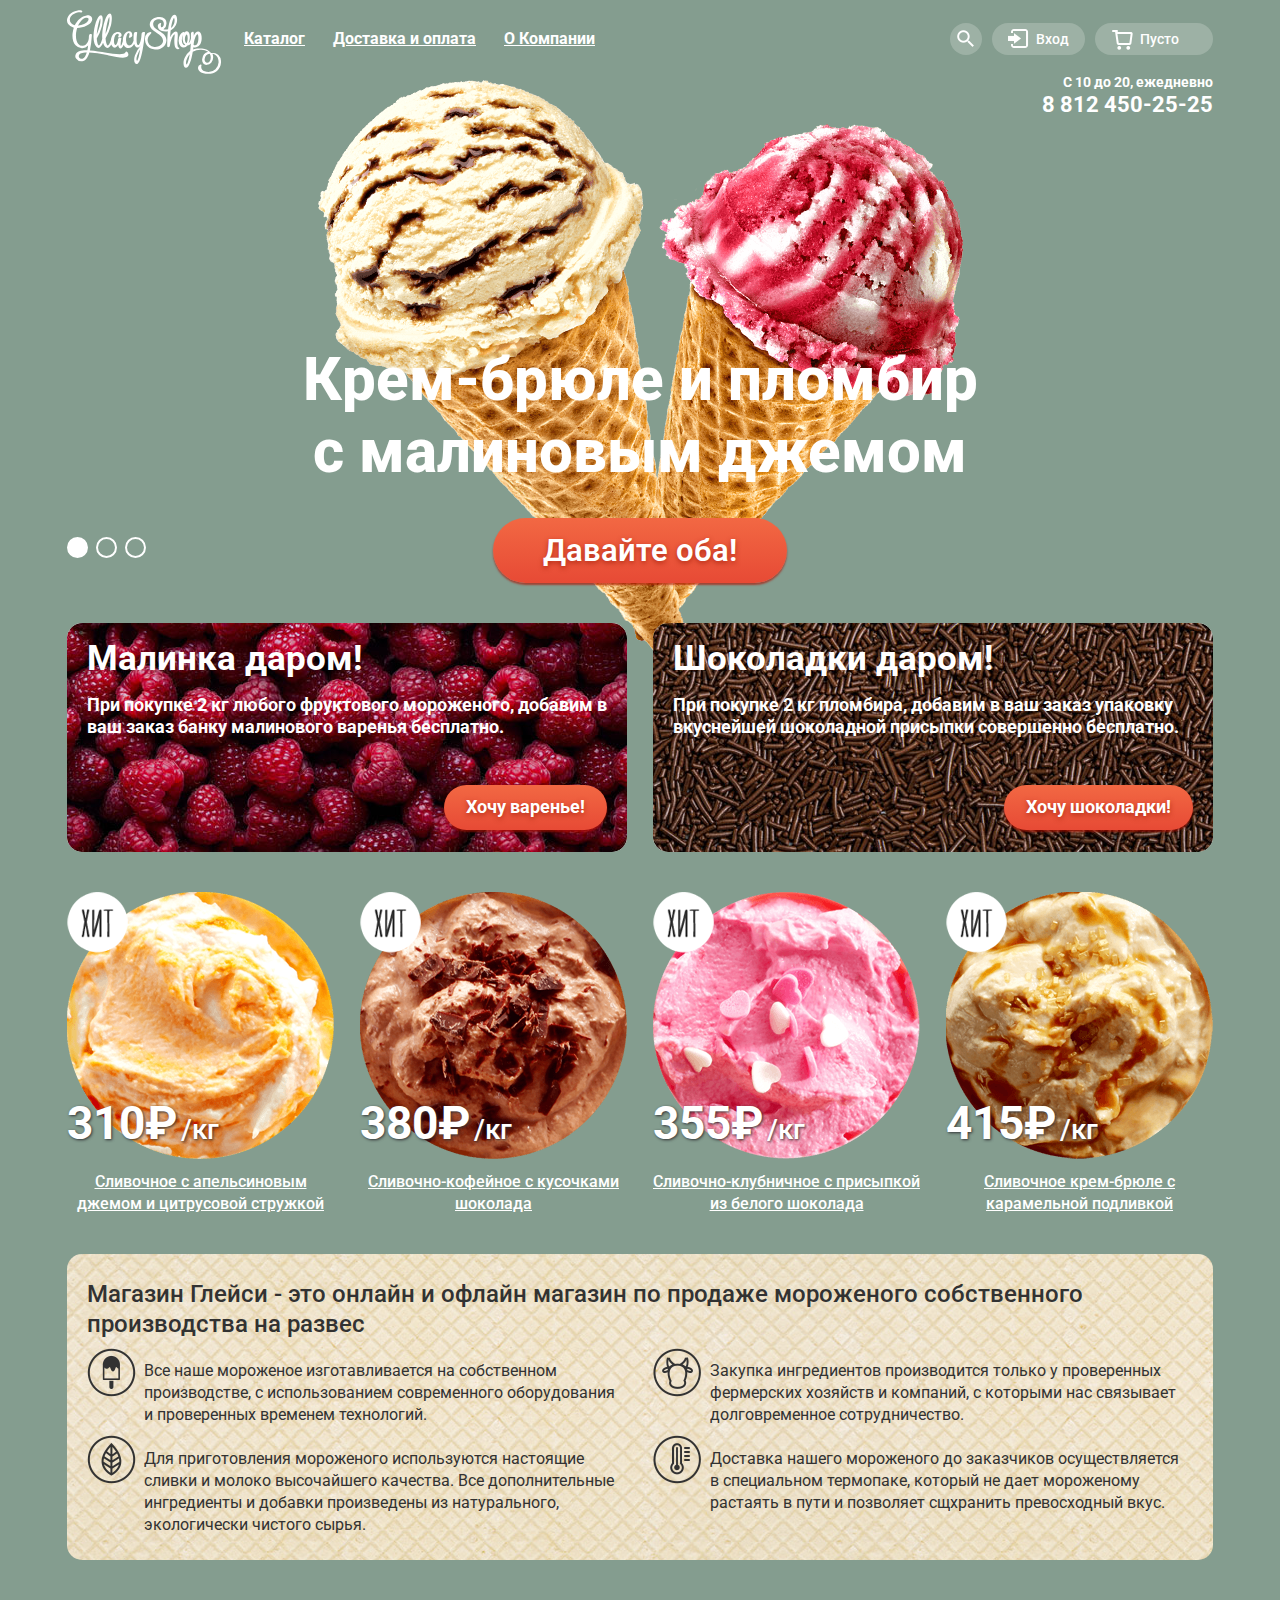
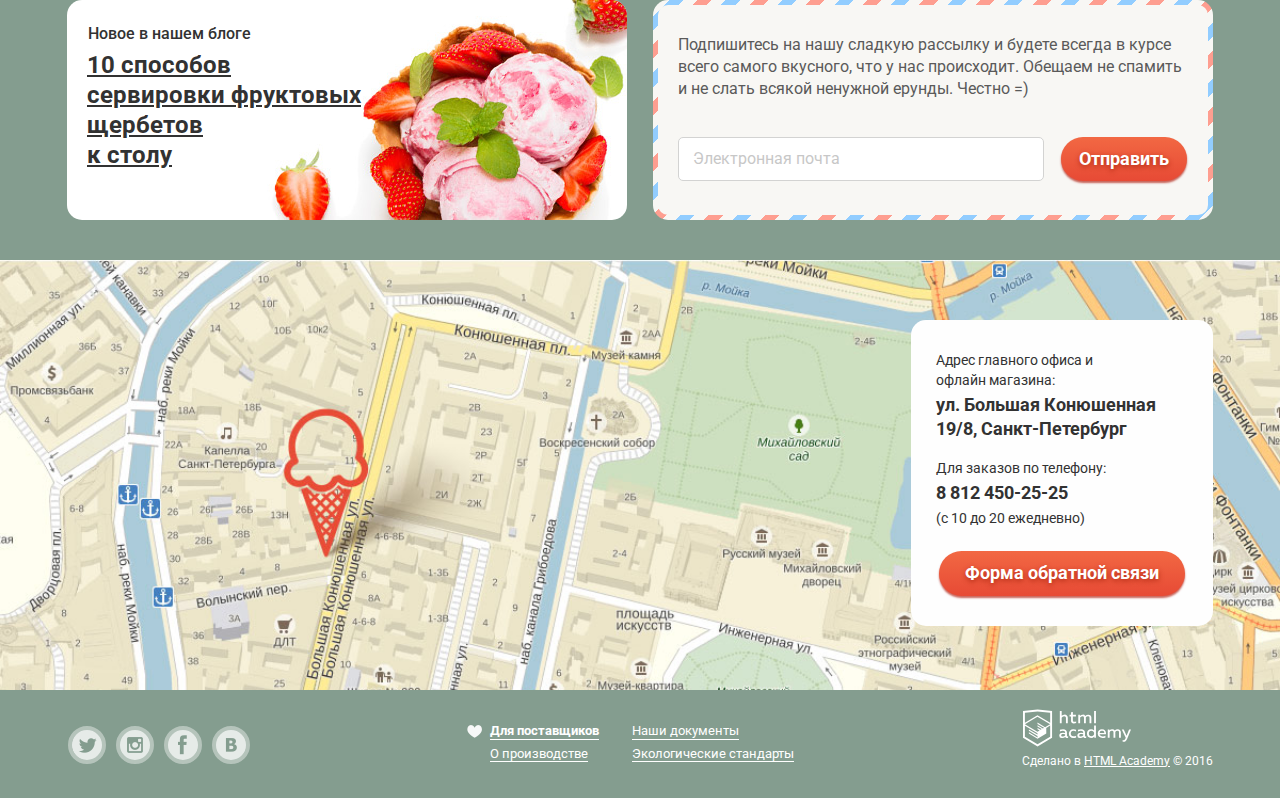
==== commit e0302ef9: "Оформление контента" ====
--- a/index.html
+++ b/index.html
@@ -19,21 +19,61 @@
               <img class="logo" src="img/icon-logo-shop.svg" width="154" height="64" alt="Логотип">
             </div>
             <nav class="main-navigation">
-              <ul>
+              <ul class="main-menu">
                 <li>
-                  <a href="#">Каталог</a>
+                  <a class="main-menu-item" href="#">Каталог</a>
+                  <ul class="sub-menu">
+                    <li>
+                      <p>Новинки</p>
+                    </li>
+                    <li class="sub-menu-item">
+                      <a href="#">Сливочное</a>
+                    </li>
+                    <li class="sub-menu-item">
+                      <a href="#">Щербеты</a>
+                    </li>
+                    <li class="sub-menu-item">
+                      <a href="#">Фруктовый лед</a>
+                    </li>
+                    <li class="sub-menu-item">
+                      <a href="#">Меролин</a>
+                    </li>
+                  </ul>
                 </li>
                 <li>
-                  <a href="#">Доставка и оплата</a>
+                  <a class="main-menu-item" href="#">Доставка и оплата</a>
                 </li>
                 <li>
-                  <a href="#">О компании</a>
+                  <a class="main-menu-item" href="#">О компании</a>
                 </li>
               </ul>
             </nav>
             <div class="user-block">
-              <a class="search" href="#"></a>
-              <a class="enter" href="#">Вход</a>
+              <div class="user-block-search">
+                <a class="search" href="#"></a>
+                <div class="form-search"> 
+                  <form action="#" method="get">        
+                    <input id="search" type="text" name="search" placeholder="Что ищем?" required>
+                    <label for="search">Что ищем?</label>
+                  </form> 
+                </div>
+              </div>
+              <div class="user-block-enter">
+                <a class="enter" href="#">Вход</a>
+                <div class="form-enter">
+                  <form action="#" method="get">
+                    <input id="mail" type="text" name="mail" placeholder="Электронная почта" required>
+                    <label for="mail">Электронная почта</label>
+                    <input id="password" type="text" name="password" placeholder="Пароль" required>
+                    <label for="password">Пароль</label>
+                    <a class="btn enter-btn" href="#">Войти</a>
+                  </form>
+                  <div class="enter-link">
+                    <a href="#">Забыли пароль?</a>
+                    <a href="#">Новая регистрация</a>
+                  </div> 
+                </div>
+              </div>
               <a class="cart empty" href="#">Пусто</a>
             </div>
           </div>
@@ -171,7 +211,8 @@
                 <div class="content-mail">
                   <p class="delivery-mail">Подпишитесь на нашу сладкую рассылку и будете всегда в курсе всего самого вкусного, что у нас происходит. Обещаем не спамить и не слать всякой ненужной ерунды. Честно =)</p>
                   <form action="#" method="post">
-                    <input type="text" name="email" placeholder="Электронная почта">
+                    <input  id="email" type="text" name="email" placeholder="Электронная почта" required>
+                    <label for="email">Электронная почта</label>
                     <button class="btn btn-mail" type="submit">Отправить</button>
                   </form>
                 </div>
--- a/css/style.css
+++ b/css/style.css
@@ -32,6 +32,7 @@
 }
 
 .container {
+  /*opacity: 0.5;*/
   width: 1146px;
   margin: 0 auto;
   padding: 0 27px;
@@ -52,31 +53,100 @@
   font-size: 0px;
 }
 
-.main-navigation ul {
+.main-menu, .sub-menu  {
   margin: 0;
   padding: 0;
   list-style: none;
 }
 
-.main-navigation li {
+.main-menu .sub-menu {
+  position: absolute;
+  display: none;
+  top: 60px;
+  left: -6px;
+  width: 143px;
+  border-radius: 5px;
+  background-color: #f8f7f4;
+  box-shadow: 0 20px 20px 0 rgba(0, 0, 0, 0.4);
+}
+
+.main-menu > li {
+  position: relative;
   display: inline-block;
   vertical-align: top;
   font-size: 16px;
   line-height: 18px;
 } 
 
-.main-navigation li:last-child {
+.main-menu > li:last-child {
   text-transform: capitalize;
 }
 
-.main-navigation a {
+.main-menu a {
   display: block;
-  padding: 30px 15px 25px 13px;
-  color: #ffffff;
-}
-
-.main-navigation a:hover,
-.main-navigation a:active {
+  margin: 23px 0 18px 0;
+  padding: 7px 15px 7px 13px;
+  color: #ffffff;
+}
+
+.sub-menu p, .sub-menu a {
+  display: inline-block;
+  position: relative;
+  padding: 0;
+  margin: 0;
+  font-size: 14px;
+  line-height: 16px;
+  text-decoration: none;
+  color: #323232;
+}
+
+.sub-menu p {
+  min-width: 117px;
+  padding: 10px 0 12px 14px;
+  margin: 0 6px;
+  font-weight: 700;
+  border-bottom: 1px solid #d1d0ce;
+}
+
+.sub-menu .sub-menu-item {
+  padding: 6px 0 6px 0;
+  font-weight: 400;
+}
+
+.sub-menu a {
+  padding-left: 20px;
+}
+
+.sub-menu li:last-child {
+  padding-bottom: 13px;
+  border-radius: 0 0 5px 5px;
+}
+
+.sub-menu-item:hover {
+  width: 100%;
+  background-color: #fbded7;
+}
+
+.sub-menu-item:active {
+  width: 100%;
+  background-color: #f6b5a5;
+}
+
+.opened .sub-menu {
+    display: block;
+}
+
+.opened .sub-menu {
+    display: block;
+}
+
+.opened .sub-menu > a {
+    background-color: #d07058;
+    color: #ffffff;
+}
+
+.main-menu-item:hover,
+.main-menu-item:active {
   margin-top: 23px;
   padding: 7px 15px 7px 13px;
   border-radius: 30px;
@@ -85,11 +155,12 @@
   color: #333333;
 }
 
-.main-navigation a:active {
+.main-menu-item:active {
   box-shadow: inset 0 2px 2px 0 #696969;
 }
 
 .main-menu .current {
+  position: relative;
   margin-top: 23px;
   padding: 7px 15px 7px 13px;
   border-radius: 30px;
@@ -97,15 +168,87 @@
   background-color: #d07058;
 }
 
+.main-menu > li:hover .sub-menu {
+  display: block;
+  z-index: 10;
+}
+
+
 .user-block {
+  position: relative;
   float: right;
   max-width: 300px;
   padding-top: 23px;
   font-size: 0px;
 }
 
+.user-block-search {
+  display: inline-block;
+  position: relative;
+}
+
+.form-search {
+  position: absolute;
+  display: none;
+  width: 340px;
+  height: 84px;
+  background-color: #f8f7f4;
+  border-radius: 5px;
+  top: 37px;
+  right: 0;
+  box-shadow: 0 20px 20px 0 rgba(0, 0, 0, 0.4);
+
+}
+
+.form-search input {
+  position: relative;
+  display: block;
+  width: 280px;
+  padding: 9px 14px;
+  margin: 20px 15px;
+  font-size: 14px;
+  line-height: 24px;
+  font-weight: 400;
+  border: 1px solid #c7c6c5;
+  border-radius: 5px;
+  outline: none;
+  color: #999999;
+}
+
+.form-search label {
+  position: absolute;
+  display: none;
+  top: 5px;
+  left: 30px;
+  font-size: 11px;
+  line-height: 13px;
+  font-weight: 400;
+  color: #999999;
+}
+
+input[type="text"]:hover {
+  padding: 8px 13px;
+  border: 2px solid #c7c6c5;
+}
+
+input[type="text"]:focus {
+  padding: 8px 13px;
+  border: 2px solid #5b9ddf;
+}
+
+input[type="text"]:focus + label {
+  display: block;
+  color: #5b9ddf;
+}
+
+input[type="text"]:valid + label {
+  display: block;
+  color: #999999;
+}
+
 .user-block a {
   display: inline-block;
+  position: relative;
   margin-left: 10px;
   vertical-align: top;
   font-weight: 500;
@@ -118,6 +261,7 @@
   border: none;
   outline: none;
   cursor: pointer;
+  margin-bottom: 5px;
 }
 
 .catalog-user .search, .catalog-user .enter {
@@ -138,6 +282,10 @@
   color: #323232;
 }
 
+.user-block-search:hover  .form-search {
+  display: block;
+}
+
 .enter {
   position: relative;
   padding: 8px 16px 8px 44px;
@@ -146,12 +294,95 @@
   background-position: 6px -344px;
 }
 
+.user-block-enter {
+  position: relative;
+  display: inline-block;
+}
+
+.form-enter {
+  position: absolute;
+  z-index: 50;
+  display: none;
+  top: 37px;
+  right: 0;
+  width: 250px;
+  padding: 20px 14px;
+  background-color: #f8f7f4;
+  border-radius: 5px;
+  box-shadow: 0 20px 20px 0 rgba(0, 0, 0, 0.4);
+}
+
+.form-enter input {
+  position: relative;
+  width: 220px;
+  padding: 9px 14px;
+  margin-bottom: 20px;
+  font-size: 14px;
+  line-height: 24px;
+  font-weight: 400;
+  color: #999999;
+  border-radius: 5px;
+  border: 1px solid #c7c6c5;
+  outline: none;
+}
+
+.form-enter label{
+  position: absolute;
+  display: none;
+  top: 5px;
+  left: 30px;
+  font-size: 11px;
+  line-height: 13px;
+  font-weight: 400;
+  color: #999999; 
+}
+
+.form-enter label:nth-child(4) {
+  top: 69px;
+}
+
+.form-enter .enter-btn {
+  display: inline-block;
+  margin-left: 0;
+  padding: 10px 25px;
+  margin-right: 20px;
+  font-size: 18px;
+  line-height: 24px;
+  font-weight: 700;
+}
+
+.form-enter .enter-link {
+  display: inline-block;
+  position: absolute;
+  width: 120px;
+  top: 147px;
+  left: 140px;
+}
+
+.enter-link a {
+  margin-left: 0;
+  font-size: 13px;
+  line-height: 24px;
+  font-weight: 400;
+  color: #323232;
+  text-decoration: underline;
+}
+
 .enter:hover {
   background: #f8f7f4 url("../img/sprite.png") no-repeat center;
   background-position: 6px -383px;
   color: #323232;
 }
 
+.user-block-enter:hover .form-enter {
+  display: block;
+}
+
+.user-block-cart {
+  position: relative;
+  display: inline-block;
+}
+
 .cart {
   position: relative;
   padding: 8px 34px 8px 45px;
@@ -160,8 +391,97 @@
   background-position: 7px -3px;
 }
 
+.form-cart .cart-title {
+  padding-top: 15px;
+}
+
 .user-block .full {
   color: #323232;
+}
+
+.form-cart {
+  position: absolute;
+  display: none;
+  width: 510px;
+  top: 37px;
+  padding: 10px 15px;
+  right: 0;
+  z-index: 50;
+  min-height: 222px;
+  border-radius: 5px;
+  background-color: #f8f7f4;
+}
+
+.user-block-cart:hover .form-cart {
+  display: block;
+}
+
+.form-cart table {
+  border-bottom: 1px solid #cacac7;
+}
+
+td {
+  padding: 0;
+}
+
+.cart-item-title {
+  position: relative;
+  padding-top: 0px;
+  padding-right: 30px;
+}
+
+.cart-item p {
+  margin: 0;
+}
+
+.cart-item {
+  font-size: 13px;
+  line-height: 16px;
+  font-weight: 400;
+  color: #323232;
+  border-collapse: collapse;
+  border: none;
+}
+
+.cart-img1 {
+  width: 33px;
+  height: 34px;
+  background: #f8f7f4 url("../img/sprite.png") no-repeat center;
+  background-position: -10px -513px;
+}
+
+.cart-img2 {
+  width: 33px;
+  height: 34px;
+  background: #f8f7f4 url("../img/sprite.png") no-repeat center;
+  background-position: -10px -565px;
+}
+
+.form-cart .row {
+  padding-bottom: 15px;
+}
+
+.form-cart span {
+  color: #a7a7a7;
+}
+
+.form-cart-total {
+  position: relative;
+  text-align: right;
+  width: 100%;
+  float: right;
+  font-size: 15px;
+  line-height: 18px;
+  font-weight: 700;
+  color: #333333;
+}
+
+.form-cart .cart-btn {
+  float: right;
+  font-size: 18px;
+  line-height: 24px;
+  font-weight: 700;
+  padding: 10px 15px;
 }
 
 .full {
@@ -169,7 +489,7 @@
   padding: 8px 16px 8px 44px;
   border-radius: 32px;
   background: #ffffff url("../img/sprite.png") no-repeat center;
-  background-position: 10px -81px;
+  background-position: 9px -81px;
 }
 
 .full:before {
@@ -179,7 +499,7 @@
   left: 15px;
   width: 21px;
   height: 20px;
-  background: #ffffff url("../img/sprite.png") no-repeat center;
+  background: url("../img/sprite.png") no-repeat center;
   background-position: -10px -50px;
 }
 
@@ -332,6 +652,10 @@
 #btn-2:checked ~ .site-wrapper label[for="btn-2"],
 #btn-3:checked ~ .site-wrapper label[for="btn-3"] {
   background-color: #ffffff;
+}
+
+.slider-controls label:hover {
+  background-color: #b2c1b7;
 }
 
 .special-offer {
@@ -534,6 +858,7 @@
 .product-title a:hover,
 .product-title a:active {
   color: #e84d37;
+  text-decoration: none;
 }
 
 .features {
@@ -676,10 +1001,10 @@
 }
 
 .content-mail input {
+  position: relative;
   width: 336px;
-  padding: 9px 15px;
+  padding: 9px 14px;
   margin-left: 20px;
-  margin-right: 10px;
   font-size: 16px;
   line-height: 24px;
   font-weight: 400;
@@ -691,8 +1016,21 @@
   outline: none;
 }
 
+.content-mail label {
+  position: absolute;
+  display: none;
+  top: 117px;
+  left: 35px;
+  font-size: 11px;
+  line-height: 13px;
+  font-weight: 400;
+  color: #999999;
+}
+
 .btn-mail {
-  padding: 10px 18px 11px 18px;
+  float: right;
+  margin-right: 21px;
+  padding: 10px 18px 10px 18px;
 }
 
 .delivery-mail {
@@ -706,6 +1044,7 @@
 }
 
 .map {
+  min-width: 1200px;
   min-height: 370px;
   padding-top: 60px; 
   background: #ece5c8 url("../img/bg-map.jpg") no-repeat;
@@ -935,22 +1274,49 @@
   color: #ffffff;
 }
 
-.breadcrumbs a, .breadcrumbs li {
+.breadcrumbs-item, .breadcrumbs li {
   font-size: 14px;
   line-height: 16px;
   font-weight: 400;
   color: #ffffff;
 }
 
-.breadcrumbs a:hover,
-.breadcrumbs a:active {
+.breadcrumbs-item {
+  position: relative;
+  margin-right: 21px;
+  text-decoration: none;
+}
+
+.breadcrumbs-item:after {
+  content: "»";
+  text-align: center;
+  position: absolute;
+  width: 21px;
+  height: 16px;
+}
+
+.breadcrumbs-item:before {
+  content: "";
+  position: absolute;
+  top: 16px;
+  width: 100%;
+  height: 1px;
+  background-color: #ffffff;
+}
+
+.breadcrumbs-item:hover,
+.breadcrumbs-item:active {
   color: #ffbc9e;
 }
 
-.breadcrumbs .breadcrumbs-arrow {
-  text-align: center;
-  width: 21px;
-}
+.breadcrumbs-item:hover:before {
+  background-color: #ffbc9e;
+}
+
+.breadcrumbs-item:hover:after {
+  background-color: #ffffff;
+}
+
 
 .filter {
   min-height: 130px;
@@ -1054,7 +1420,7 @@
   height: 20px;
   border-radius: 50%; 
   z-index: 20;
-  box-shadow: 0 1px 1px 0  #000000;
+  box-shadow: 0 1px 1px 0  rgba(0, 0, 0, 0.1);
   background-color: #f8f7f4;
 }
 
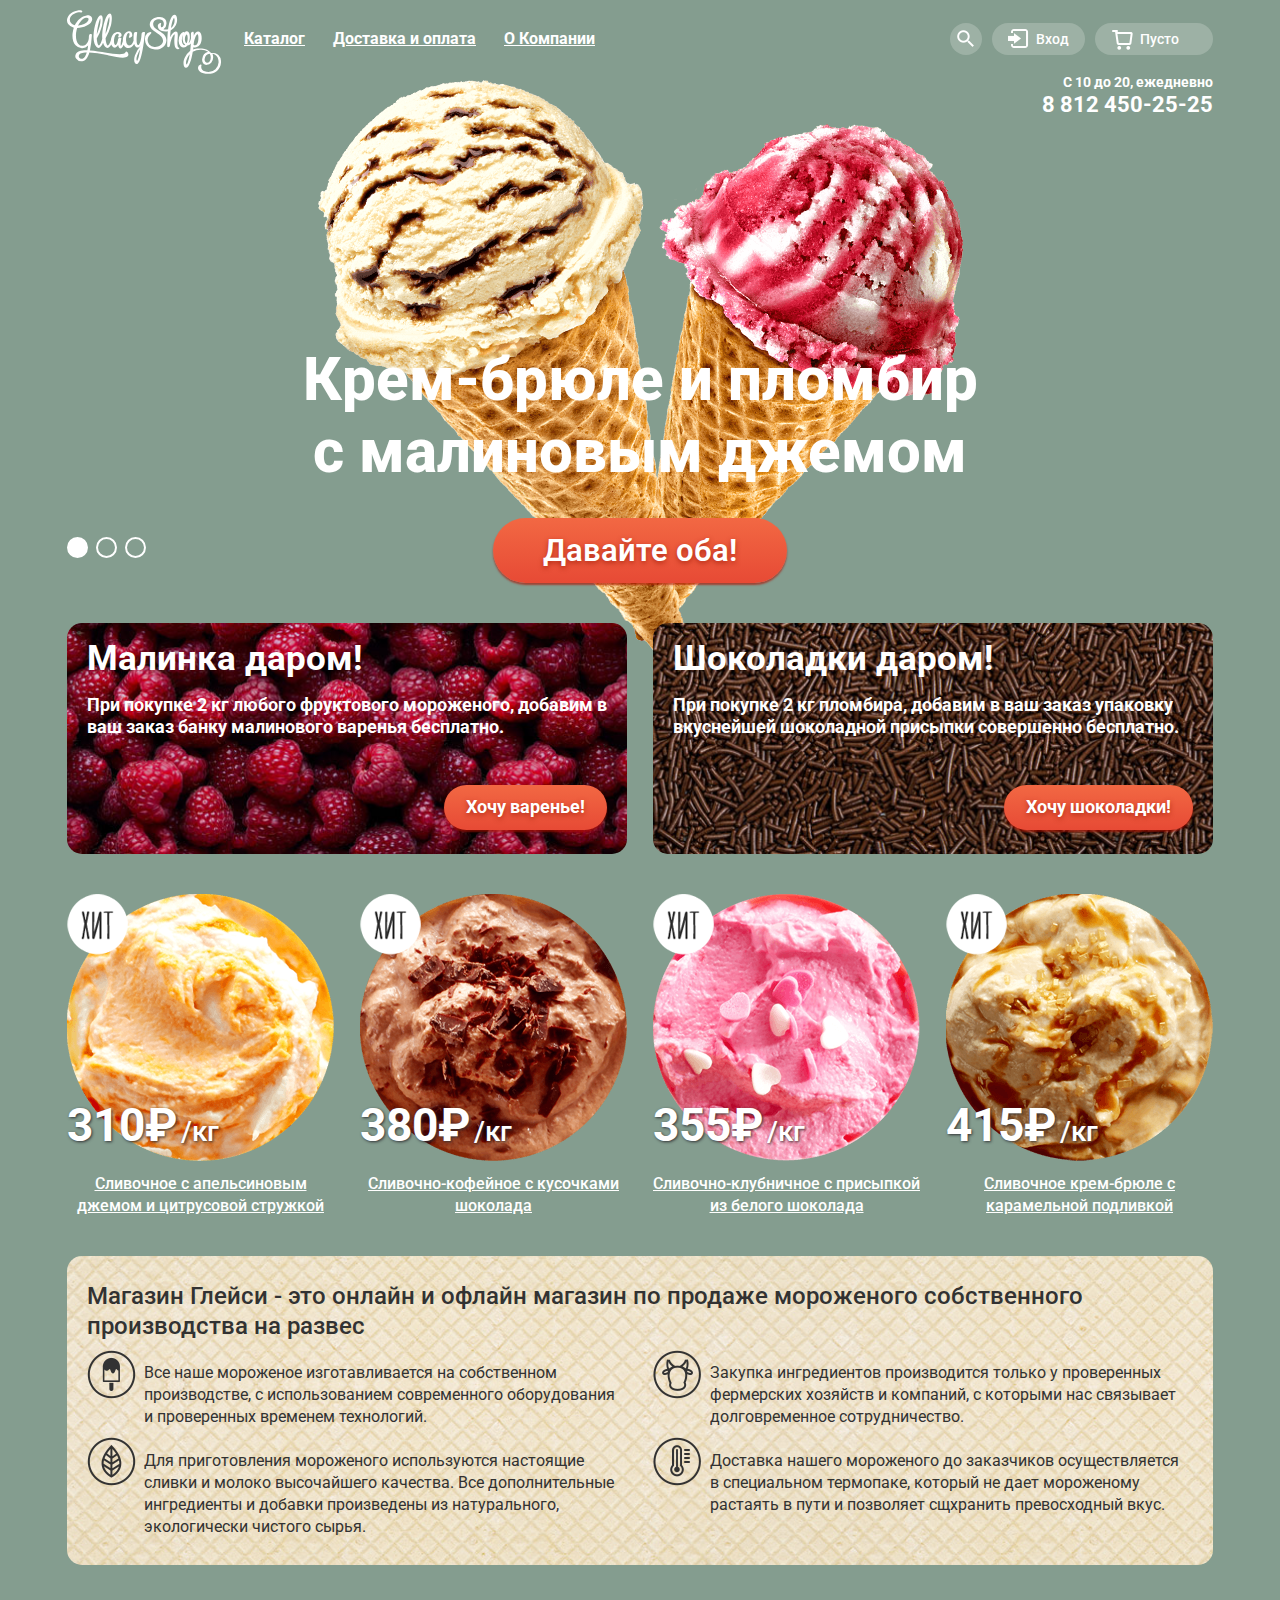
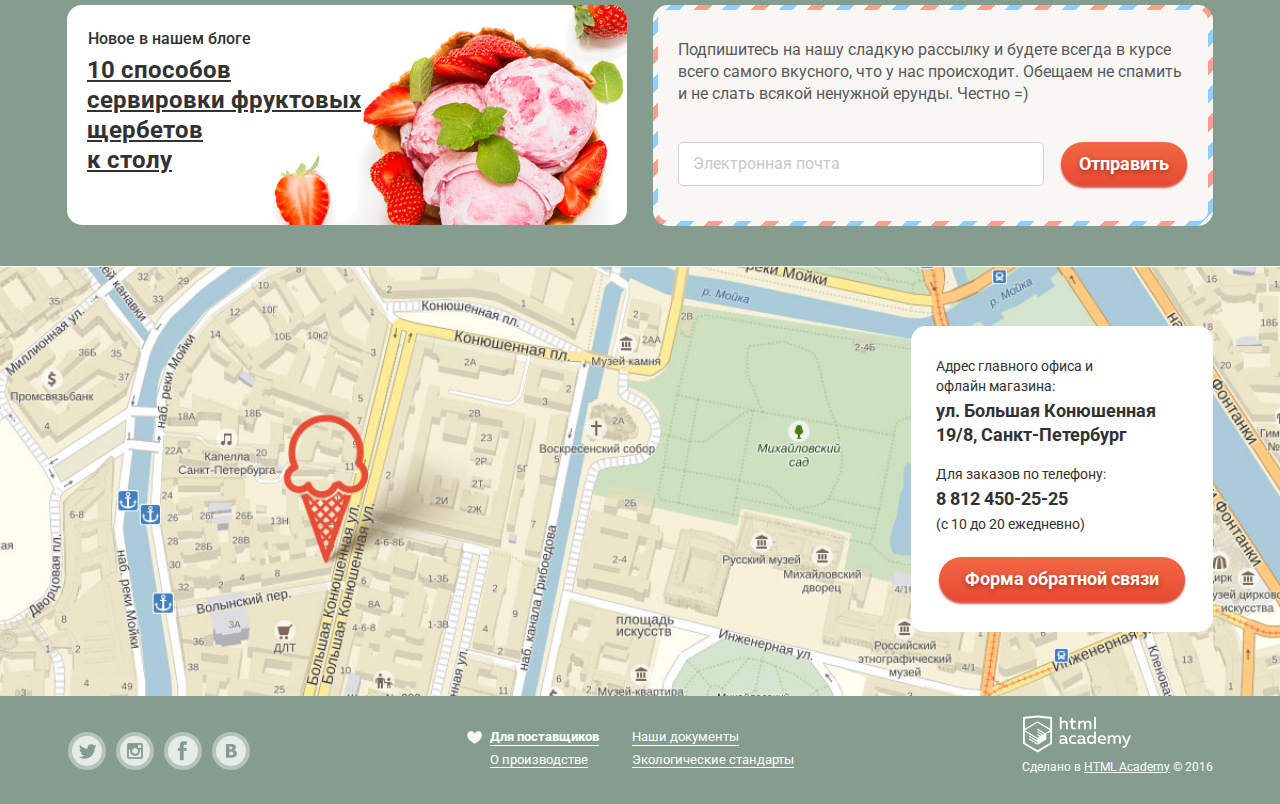
==== commit c540dcf9: "Правки" ====
--- a/index.html
+++ b/index.html
@@ -274,5 +274,66 @@
         </footer>
       </div>
     </div>
+    <div class="modal-fixed-overlay">
+      <div class="modal-content">
+        <div class="modal-content-title clearfix">
+          <h4 class="modal-title">Мы обязательно вам ответим!</h4>
+          <button class="modal-content-close" type="button" title="Закрыть"></button>
+        </div>
+        <form class="login-form" action="https://echo.htmlacademy.ru" method="post">
+          <input id="name" class="modal-content-name" type="text" name="login" placeholder="Как вас зовут?" required>
+          <label for="name">Как вас зовут?</label>
+          <input id="modal-mail" class="modal-content-mail" type="text"  name="mail" placeholder="Ваша почта для ответа?" required>
+          <label for="modal-mail">Ваша почта для ответа?</label>
+          <textarea id="text-field" class="modal-text-field" placeholder="Напишите что-нибудь..." required></textarea>
+          <label for="text-field" class="modal-text-title">Напишите что-нибудь...</label>
+          <button class="btn modal-btn" type="submit">Отправить</button>
+        </form>
+      </div>
+    </div>
+    <script>
+     var link = document.querySelector(".btn-map");
+     var popup = document.querySelector(".modal-fixed-overlay");
+     var close = popup.querySelector(".modal-content-close");
+     var form = popup.querySelector("form");
+     var login = popup.querySelector("[name=login]");
+     var password = popup.querySelector("[name=mail]");
+     var storage = localStorage.getItem("login");
+     link.addEventListener("click", function(event) {
+       event.preventDefault();
+       popup.classList.add("modal-content-show");
+        if (storage) {
+          login.value = storage;
+          password.focus();
+        } else {
+          login.focus();
+        }
+      });
+
+     close.addEventListener("click", function(event) {
+        event.preventDefault();
+        popup.classList.remove("modal-content-show");
+        popup.classList.remove("modal-error");
+      });
+
+     form.addEventListener("submit", function(event) {
+        if (!login.value || !mail.value) {
+          event.preventDefault();
+          popup.classList.remove("modal-error");
+          popup.offsetWidth = popup.offsetWidth;
+          popup.classList.add("modal-error");
+           } else {
+          localStorage.setItem("login", login.value);
+        } 
+      });
+     window.addEventListener("keydown", function(event) {
+        if (event.keyCode === 27) {
+          if (popup.classList.contains("modal-content-show")) {
+            popup.classList.remove("modal-content-show");
+            popup.classList.remove("modal-error");
+          }
+        }
+      });
+    </script>
   </body>
 </html>
--- a/css/style.css
+++ b/css/style.css
@@ -32,7 +32,6 @@
 }
 
 .container {
-  /*opacity: 0.5;*/
   width: 1146px;
   margin: 0 auto;
   padding: 0 27px;
@@ -226,22 +225,26 @@
   color: #999999;
 }
 
-input[type="text"]:hover {
+input[type="text"]:hover,
+textarea:hover {
   padding: 8px 13px;
   border: 2px solid #c7c6c5;
 }
 
-input[type="text"]:focus {
+input[type="text"]:focus,
+textarea:focus {
   padding: 8px 13px;
   border: 2px solid #5b9ddf;
 }
 
-input[type="text"]:focus + label {
+input[type="text"]:focus + label,
+textarea:focus + label {
   display: block;
   color: #5b9ddf;
 }
 
-input[type="text"]:valid + label {
+input[type="text"]:valid + label,
+textarea:valid + label {
   display: block;
   color: #999999;
 }
@@ -410,6 +413,7 @@
   min-height: 222px;
   border-radius: 5px;
   background-color: #f8f7f4;
+  box-shadow: 0 20px 20px 0 rgba(0, 0, 0, 0.4);
 }
 
 .user-block-cart:hover .form-cart {
@@ -659,7 +663,7 @@
 }
 
 .special-offer {
-  margin-bottom: 40px;
+  margin-bottom: 40px; 
 }
 
 .information {
@@ -669,22 +673,25 @@
   margin-right: 26px;
   border-radius: 15px;
 }
-
+  
 .information:nth-child(2n) {
   margin-right: 0px;
 }
 
 .offer-raspberries {
   background: #ffffff url("../img/bg-raspberry.jpg") no-repeat 50% 0px;
+  background-size: cover;
 }
 
 .offer-chocolate {
   background: #ffffff url("../img/bg-chocolate.jpg") no-repeat 50% 0px;
+  background-size: cover;
 }
 
 .offer-title {
   margin: 0;
   padding-left: 20px;
+  padding-right: 20px;
   padding-top: 15px;
   margin-bottom: 15px;
   font-size: 35px;
@@ -694,7 +701,7 @@
 }
 
 .offer-describe {
-  padding-left: 20px;
+  padding: 0 20px;
   margin: 0px;
   margin-bottom: 47px;
   font-size: 18px;
@@ -742,6 +749,7 @@
 .offer-get {
   float: right;
   margin-right: 20px; 
+  margin-bottom: 24px;
 }
 
 .products-hit {
@@ -771,7 +779,7 @@
   top: -6px;
   left: -13px;
   width: 293px;
-  height: 405px;
+  min-height: 405px;
   border-radius: 5px;
   background-color: rgba(255, 255, 255, 0.3);
   box-shadow: 0 20px 20px 0 rgba(0, 0, 0, 0.4);
@@ -862,7 +870,8 @@
 }
 
 .features {
-  min-height: 306px;
+  min-height: 279px;
+  padding-bottom: 27px;
   margin-bottom: 40px;
   font-size: 0px;
   background: #f8f5f2 url("../img/pattern-wafer.jpg");
@@ -955,7 +964,10 @@
 }
 
 .blog {
+  min-height: 200px;
+  padding-bottom: 20px;
   background: #ffffff url("../img/bg-strawberry.jpg") no-repeat 50% 0px;
+  background-size: cover;
 }
 
 .blog-new {
@@ -986,16 +998,14 @@
 }
 
 .mail {
-  position: relative;
   background: repeating-linear-gradient(-45deg,#f8f7f4,#f8f7f4 10px,#92cdff 10px,#92cdff 20px,#f8f7f4 20px,#f8f7f4 30px,#fe9e90 30px,#fe9e90 40px);
 }
 
 .content-mail {
-  position: absolute;
-  top: 5px;
-  left: 5px;
+  margin: 5px;
   width: 550px;
-  height: 210px;
+  min-height: 175px;
+  padding-bottom: 35px;
   border-radius: 10px;
   background-color: #f8f7f4;
 }
@@ -1035,7 +1045,8 @@
 
 .delivery-mail {
   position: relative;
-  margin: 29px 20px 37px 20px;
+  margin: 0 20px 37px 20px;
+  padding-top: 29px;
   font-size: 16px;
   font-weight: 400;
   font-family: "Roboto", "Arial", sans-serif;
@@ -1103,7 +1114,7 @@
 
 .footer-social {
   float: left;
-  min-width: 200px;
+  width: 200px;
   min-height: 60px;
   margin-right: 200px;
   font-size: 0px;
@@ -1314,7 +1325,7 @@
 }
 
 .breadcrumbs-item:hover:after {
-  background-color: #ffffff;
+  color: #ffffff;
 }
 
 
@@ -1643,36 +1654,198 @@
   color: #323232;
 }
 
-.pagination .page:hover {
+.pagination a:hover {
   border-radius: 50%;
   background-color: #ffffff;
   color: #323232;
 }
 
-.pagination .page:active {
+.pagination a:active {
   border-radius: 50%;
   background-color: #9db1a5;
   color: #ffffff;
 }
 
-.pagination .narrow-prev {
-  width: 9px;
-  height: 20px;
-  margin-right: 11px;
-  background: url("../img/sprite.png") no-repeat;
-  background-position: -10px -838px;
-}
-
+.pagination .narrow-prev,
 .pagination .narrow-next {
-  width: 9px;
-  height: 20px;
-  margin-left: 15px;
-  background: url("../img/sprite.png") no-repeat;
-  background-position: -10px -805px;
-}
+  font-size: 30px;
+  line-height: 20px;
+}
+
 
 .pagination .disabled {
-  opacity: 0.2;
+  color: rgba(255, 255, 255, 0.2);
+}
+
+@keyframes bounce {
+  0%   {
+    transform: translateY(-2000px);
+  }
+  70%  {
+    transform: translateY(30px);
+  }
+  90%  {
+    transform: translateY(-10px);
+  }
+  100% {
+    transform: translateY(0);
+  }
+}
+
+@keyframes shake {
+  0%, 100% {
+    transform: translateX(0);
+  }
+  10%, 30%, 50%, 70%, 90% {
+    transform: translateX(-10px);
+  }
+  20%, 40%, 60%, 80% {
+    transform: translateX(10px);
+  }
+}
+
+.modal-fixed-overlay {
+    position: fixed;
+    overflow: auto;
+    display: none;
+    z-index: 100;
+    left: 0;
+    top: 0;
+    width: 100%;
+    height: 100%;
+    background-color: rgba(0,0,0,0.3);
+}
+
+.modal-content {
+  position: absolute;
+  display: inline-block;
+  top: 340px;
+  left: 50%;
+  width: 428px;
+  min-height: 442px;
+  padding: 0 25px;
+  margin-left: -239px;
+  background-color: #f8f7f4;
+  border-radius: 10px;
+}
+
+.modal-content-show {
+  display: block;
+  animation: bounce 0.6s;
+}
+
+.modal-error {
+  animation: shake 0.6s;
+}
+
+.modal-content-title {
+  /*opacity: 0.5;*/
+  position: relative;
+  /*background-color: blue;*/
+}
+
+.modal-title {
+  float: left;
+  display: inline-block;
+  font-size: 24px;
+  line-height: 28px;
+  font-weight: 500;
+  color: #323232;
+  margin: 20px 0 23px 0;
+}
+
+.modal-content-close {
+  position: absolute;
+  display: inline-block;
+  top: 15px;
+  right: 0;
+  width: 21px;
+  height: 21px;
+  font-size: 0;
+  background-color: transparent;
+  border: 0;
+  outline: 0;
+  cursor: pointer;
+}
+
+.modal-content-close::before,
+.modal-content-close::after {
+  content: "";
+  position: absolute;
+  width: 21px;
+  height: 2px;
+  background-color: #000000;
+  border-radius: 1px;
+}
+
+.modal-content-close::before {
+  transform: rotate(45deg);
+}
+
+.modal-content-close::after {
+  transform: rotate(-45deg);
+}
+
+.modal-content input {
+  position: relative;
+  display: block;
+  width: 237px;
+  padding: 9px 14px;
+  margin-bottom: 20px;
+  border: 1px solid #c7c6c5;
+  border-radius: 5px;
+  outline: none;
+  font-size: 16px;
+  line-height: 24px;
+  font-weight: 400;
+  color: #999999;
+}
+
+.modal-content label {
+  position: absolute;
+  display: none;
+  top: 55px;
+  left: 40px;
+  font-size: 11px;
+  line-height: 13px;
+  font-weight: 400;
+  color: #999999;
+}
+
+form label:nth-child(4) {
+  top: 120px;
+}
+
+.modal-text-field {
+  position: relative;
+  overflow: auto;
+  outline: none;
+  resize: none;
+  padding: 9px 14px;
+  margin-bottom: 20px;
+  width: 398px;
+  min-height: 135px;
+  border: 1px solid #c7c6c5;
+  border-radius: 5px;
+  font-size: 16px;
+  line-height: 24px;
+  font-weight: 400;
+  color: #999999;
+}
+
+.modal-content .modal-text-title {
+  top: 184px;
+}
+
+.modal-btn {
+  position: relative;
+  display: inline-block;
+  float: right;
+  margin-bottom: 25px;
+  padding: 10px 24px;
+  font-size: 18px;
+  line-height: 24px;
+  font-weight: 700;
 }
 
 h2 {
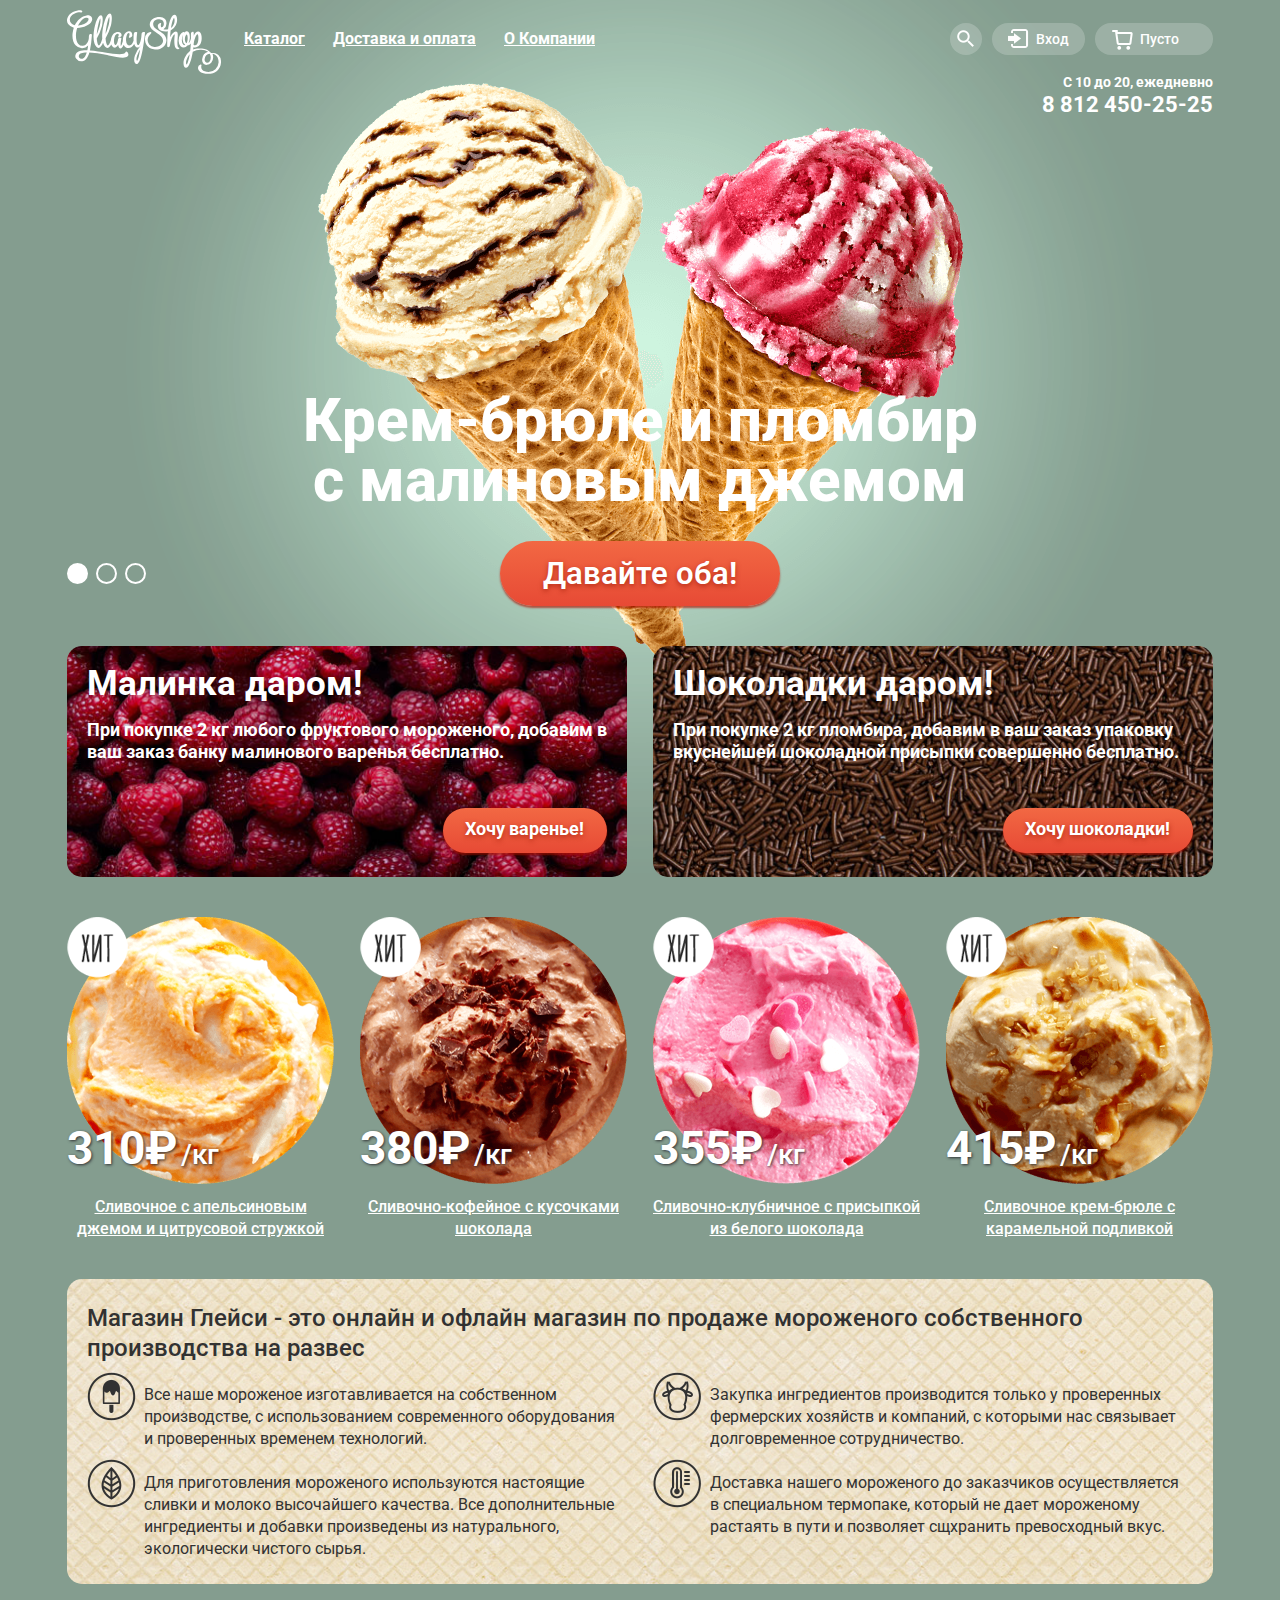
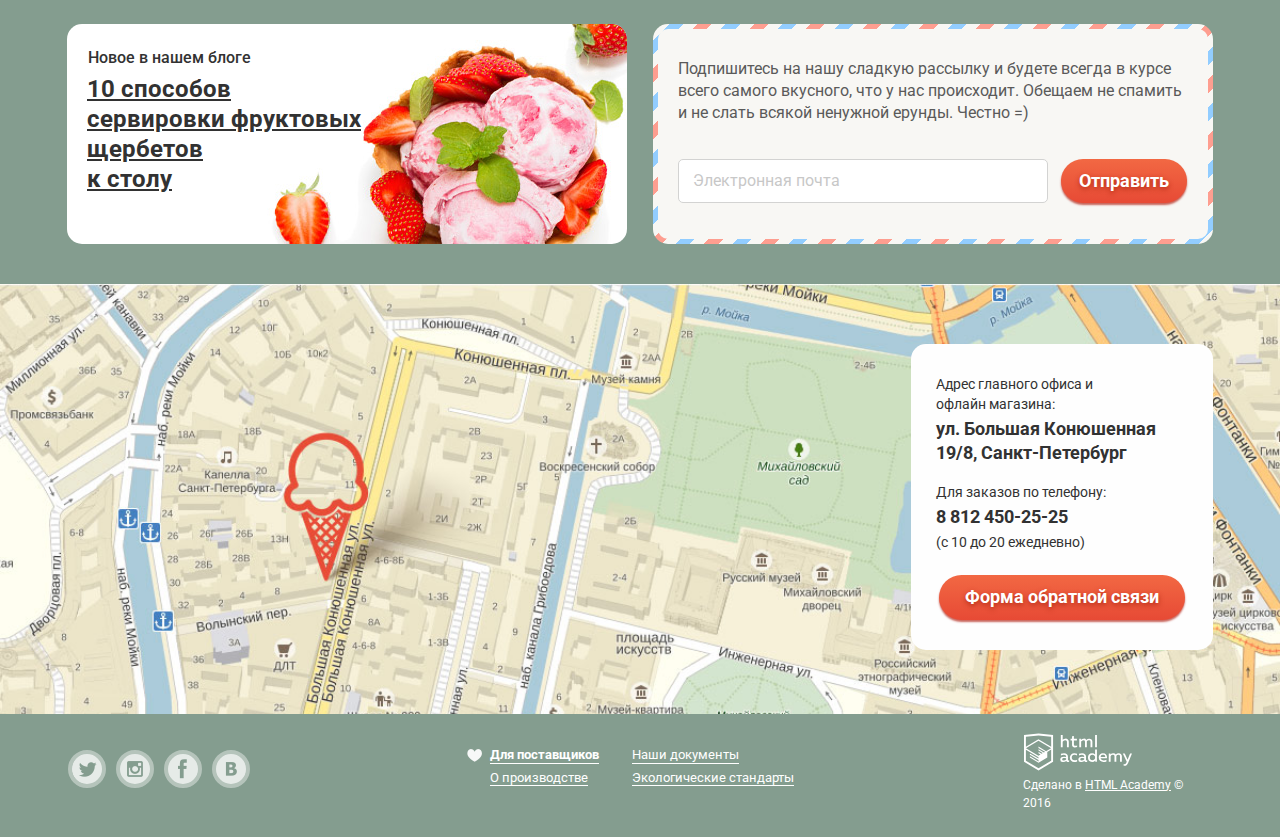
==== commit 50c5fb5f: "Правки" ====
--- a/index.html
+++ b/index.html
@@ -61,17 +61,17 @@
               <div class="user-block-enter">
                 <a class="enter" href="#">Вход</a>
                 <div class="form-enter">
-                  <form action="#" method="get">
-                    <input id="mail" type="text" name="mail" placeholder="Электронная почта" required>
-                    <label for="mail">Электронная почта</label>
-                    <input id="password" type="text" name="password" placeholder="Пароль" required>
-                    <label for="password">Пароль</label>
-                    <a class="btn enter-btn" href="#">Войти</a>
-                  </form>
-                  <div class="enter-link">
-                    <a href="#">Забыли пароль?</a>
-                    <a href="#">Новая регистрация</a>
-                  </div> 
+                <form action="#" method="get">
+                  <input id="mail" type="text" name="mail" placeholder="Электронная почта" required>
+                  <label for="mail">Электронная почта</label>
+                  <input id="password" type="text" name="password" placeholder="Пароль" required>
+                  <label for="password">Пароль</label>
+                  <a class="btn enter-btn" href="#">Войти</a>
+                </form>
+                <div class="enter-link">
+                  <a href="#">Забыли пароль?</a>
+                  <a href="#">Новая регистрация</a>
+                </div> 
                 </div>
               </div>
               <a class="cart empty" href="#">Пусто</a>
@@ -123,71 +123,79 @@
             </section>
             <section class="products-hit clearfix">
               <article class="product hit">
-                <div class="product-main-info">
-                  <div>
-                    <img class="product-image" src="img/ice-cream1.png" width="267" height="267" alt="Сливочное с апельсиновым джемом">
-                  </div>
-                  <div class="product-price">
-                    <span class="price">310&#8381;</span>
-                    <span class="price-per-kg">/кг</span>
-                  </div>
-                </div>
-                <div class="product-title">
-                  <a href="#">Сливочное с апельсиновым джемом и цитрусовой стружкой</a>
-                </div>
-                <div class="product-view">
-                  <a class="btn product-btn" href="#">Быстрый просмотр</a>
+                <div class="product-hidden">
+                  <div class="product-main-info">
+                    <div>
+                      <img class="product-image" src="img/ice-cream1.png" width="267" height="267" alt="Сливочное с апельсиновым джемом">
+                    </div>
+                    <div class="product-price">
+                      <span class="price">310&#8381;</span>
+                      <span class="price-per-kg">/кг</span>
+                    </div>
+                  </div>
+                  <div class="product-title">
+                    <a href="#">Сливочное с апельсиновым джемом и цитрусовой стружкой</a>
+                  </div>
+                  <div class="product-view">
+                    <a class="btn product-btn" href="#">Быстрый просмотр</a>
+                  </div>
                 </div>
               </article>
               <article class="product hit">
-                <div class="product-main-info">
-                  <div>
-                    <img class="product-image" src="img/ice-cream2.png" width="267" height="267" alt="Сливочно-кофейное">
-                  </div>
-                  <div class="product-price">
-                    <span class="price">380&#8381;</span>
-                    <span class="price-per-kg">/кг</span>
-                  </div>
-                </div>
-                <div class="product-title">
-                  <a href="#">Сливочно-кофейное с кусочками шоколада</a>
-                </div>
-                <div class="product-view">
-                  <a class="btn product-btn" href="#">Быстрый просмотр</a>
+                <div class="product-hidden">
+                  <div class="product-main-info">
+                    <div>
+                      <img class="product-image" src="img/ice-cream2.png" width="267" height="267" alt="Сливочно-кофейное">
+                    </div>
+                    <div class="product-price">
+                      <span class="price">380&#8381;</span>
+                      <span class="price-per-kg">/кг</span>
+                    </div>
+                  </div>
+                  <div class="product-title">
+                    <a href="#">Сливочно-кофейное с кусочками шоколада</a>
+                  </div>
+                  <div class="product-view">
+                    <a class="btn product-btn" href="#">Быстрый просмотр</a>
+                  </div>
                 </div>
               </article>
               <article class="product hit">
-                <div class="product-main-info">
-                  <div>
-                    <img class="product-image" src="img/ice-cream3.png" width="267" height="267" alt="Сливочно-клубничное">
-                  </div>
-                  <div class="product-price">
-                    <span class="price">355&#8381;</span>
-                    <span class="price-per-kg">/кг</span>
-                  </div>
-                </div>
-                <div class="product-title">
-                  <a href="#">Сливочно-клубничное с присыпкой из белого шоколада</a>
-                </div>
-                <div class="product-view">
-                  <a class="btn product-btn" href="#">Быстрый просмотр</a>
+                <div class="product-hidden">
+                  <div class="product-main-info">
+                    <div>
+                      <img class="product-image" src="img/ice-cream3.png" width="267" height="267" alt="Сливочно-клубничное">
+                    </div>
+                    <div class="product-price">
+                      <span class="price">355&#8381;</span>
+                      <span class="price-per-kg">/кг</span>
+                    </div>
+                  </div>
+                  <div class="product-title">
+                    <a href="#">Сливочно-клубничное с присыпкой из белого шоколада</a>
+                  </div>
+                  <div class="product-view">
+                    <a class="btn product-btn" href="#">Быстрый просмотр</a>
+                  </div>
                 </div>
               </article>
               <article class="product hit">
-                <div class="product-main-info">
-                  <div>
-                    <img class="product-image" src="img/ice-cream4.png" width="267" height="267" alt="Сливочное крем-брюле">
-                  </div>
-                  <div class="product-price">
-                    <span class="price">415&#8381;</span>
-                    <span class="price-per-kg">/кг</span>
-                  </div>
-                </div>
-                <div class="product-title">
-                  <a href="#">Сливочное крем-брюле с карамельной подливкой</a>
-                </div>
-                <div class="product-view">
-                  <a class="btn product-btn" href="#">Быстрый просмотр</a>
+                <div class="product-hidden">
+                  <div class="product-main-info">
+                    <div>
+                      <img class="product-image" src="img/ice-cream4.png" width="267" height="267" alt="Сливочное крем-брюле">
+                    </div>
+                    <div class="product-price">
+                      <span class="price">415&#8381;</span>
+                      <span class="price-per-kg">/кг</span>
+                    </div>
+                  </div>
+                  <div class="product-title">
+                    <a href="#">Сливочное крем-брюле с карамельной подливкой</a>
+                  </div>
+                  <div class="product-view">
+                    <a class="btn product-btn" href="#">Быстрый просмотр</a>
+                  </div>
                 </div>
               </article>
             </section>
@@ -211,7 +219,7 @@
                 <div class="content-mail">
                   <p class="delivery-mail">Подпишитесь на нашу сладкую рассылку и будете всегда в курсе всего самого вкусного, что у нас происходит. Обещаем не спамить и не слать всякой ненужной ерунды. Честно =)</p>
                   <form action="#" method="post">
-                    <input  id="email" type="text" name="email" placeholder="Электронная почта" required>
+                    <input id="email" type="text" name="email" placeholder="Электронная почта" required>
                     <label for="email">Электронная почта</label>
                     <button class="btn btn-mail" type="submit">Отправить</button>
                   </form>
@@ -219,6 +227,9 @@
               </div>
             </section>
           </div>
+          </main>
+        </div>
+      </div>
           <section class="map">
             <div class="container clearfix">
               <div class="map-contacts">
@@ -239,7 +250,7 @@
               </div>
             </div>
           </section>
-        </main>
+        
         <footer class="main-footer">
           <div class="container clearfix">
             <section class="footer-social">
@@ -272,8 +283,6 @@
             </section>
           </div>
         </footer>
-      </div>
-    </div>
     <div class="modal-fixed-overlay">
       <div class="modal-content">
         <div class="modal-content-title clearfix">
--- a/css/style.css
+++ b/css/style.css
@@ -9,8 +9,8 @@
   background-color: #849d8f;
   /*background-color: #86a092;*/
   /*Для главной страницы*/
-  /*background: #ffffff url("../img/gllacy-index-1200.jpg") no-repeat 50% 0px;*/
-  /*background-size: 1200px auto;*/
+  /* background: #ffffff url("../img/gllacy-index-1200.jpg") no-repeat 50% 0px; */
+  /* background-size: 1200px auto; */
   /*Для страницы каталога*/
   /*background: #ffffff url("../img/gllacy-catalog-1200.jpg") no-repeat 50% 0px;*/
   /*background-size: 1200px auto;*/
@@ -47,7 +47,7 @@
 
 .main-navigation {
   float: left;
-  width: 650px;
+  width: 550px;
   min-height: 74px;
   font-size: 0px;
 }
@@ -176,7 +176,8 @@
 .user-block {
   position: relative;
   float: right;
-  max-width: 300px;
+  width: 400px;
+  text-align: right;
   padding-top: 23px;
   font-size: 0px;
 }
@@ -260,27 +261,23 @@
   font-family: "Roboto", "Arial", sans-serif;
   color: #ffffff;
   text-decoration: none;
-  color: #ffffff;
   border: none;
   outline: none;
   cursor: pointer;
   margin-bottom: 5px;
 }
 
-.catalog-user .search, .catalog-user .enter {
-  background-color: #b0c0b7;
-}
 
 .search {
   width: 32px;
   height: 32px;
   border-radius: 50%;
-  background: #9db1a5 url("../img/sprite.png") no-repeat center;
+  background: rgba(255, 255, 255, 0.2) url("../img/sprite.png") no-repeat center;
   background-position: -3px -1038px;
 }
 
 .search:hover {
-  background: #f8f7f4 url("../img/sprite.png") no-repeat center;
+  background: #ffffff url("../img/sprite.png") no-repeat center;
   background-position: -3px -1075px;
   color: #323232;
 }
@@ -293,7 +290,7 @@
   position: relative;
   padding: 8px 16px 8px 44px;
   border-radius: 32px;
-  background: #9db1a5 url("../img/sprite.png") no-repeat center;
+  background: rgba(255, 255, 255, 0.2) url("../img/sprite.png") no-repeat center;
   background-position: 6px -344px;
 }
 
@@ -346,6 +343,7 @@
 
 .form-enter .enter-btn {
   display: inline-block;
+  float: left;
   margin-left: 0;
   padding: 10px 25px;
   margin-right: 20px;
@@ -358,12 +356,15 @@
   display: inline-block;
   position: absolute;
   width: 120px;
+  min-height: 44px;
   top: 147px;
   left: 140px;
+
 }
 
 .enter-link a {
   margin-left: 0;
+  margin-bottom: 0;
   font-size: 13px;
   line-height: 24px;
   font-weight: 400;
@@ -372,7 +373,7 @@
 }
 
 .enter:hover {
-  background: #f8f7f4 url("../img/sprite.png") no-repeat center;
+  background: #ffffff url("../img/sprite.png") no-repeat center;
   background-position: 6px -383px;
   color: #323232;
 }
@@ -390,8 +391,14 @@
   position: relative;
   padding: 8px 34px 8px 45px;
   border-radius: 32px;
-  background: #9db1a5 url("../img/sprite.png") no-repeat center;
+  background: rgba(255, 255, 255, 0.2) url("../img/sprite.png") no-repeat center;
   background-position: 7px -3px;
+}
+
+.empty:hover {
+  background: #ffffff url("../img/sprite.png") no-repeat center;
+  background-position: 6px -43px;
+  color: #323232;
 }
 
 .form-cart .cart-title {
@@ -445,6 +452,7 @@
   color: #323232;
   border-collapse: collapse;
   border: none;
+  text-align: left;
 }
 
 .cart-img1 {
@@ -530,10 +538,10 @@
 }
 
 .site-wrapper {
-  /*min-width: 1254px;*/
+  min-width: 1200px;
   background-repeat: no-repeat;
   background-position: top center;
-  transition: background-image 0.5s ease, background-color 0.5s ease;
+  /*transition: background-image 0.5s ease, background-color 0.5s ease;*/
 }
 
 .site-wrapper:before,
@@ -551,14 +559,14 @@
 }
 
 .content-wrapper {
-  /*width: 1200px;*/
+  width: 1200px;
   margin: 0 auto;
   padding: 0;
 }
 
 .slider {
   position: relative;
-  padding-top: 227px;
+  padding-top: 270px;
   margin-bottom: 40px;
   text-align: center;
   color: #ffffff;
@@ -572,13 +580,15 @@
   width: 700px;
   margin: 0 auto;
   margin-bottom: 30px;
+  margin-top: 4px;
   font-weight: 800;
   font-size: 60px;
+  line-height: 60px;
 }
 
 .slide-btn {
   display: inline-block;
-  padding: 12px 50px;
+  padding: 12px 43px;
   font-weight: 600;
   font-size: 31px;
   line-height: 41px;
@@ -610,7 +620,7 @@
 
 .slider-controls {
   position: absolute;
-  bottom: 25px;
+  bottom: 22px;
   left: 0;
   z-index: 20;
   font-size: 0;
@@ -637,19 +647,28 @@
 #btn-1:checked ~ .site-wrapper {
   background-color: #849d8f;
   background-image: url("../img/slide-1.png");
-  background-position-y: 80px;
+}
+
+#btn-1:checked ~ .main-footer {
+  background-color: #849d8f;
 }
 
 #btn-2:checked ~ .site-wrapper {
   background-color: #8996a6;
-  background-image: url("../img/slide-2.png");
-  background-position-y: 80px;
+  background-image: url("../img/slide-2.png"); 
+}
+
+#btn-2:checked ~ .main-footer {
+  background-color: #8996a6;
 }
 
 #btn-3:checked ~ .site-wrapper {
   background-color: #9d8b84;
   background-image: url("../img/slide-3.png");
-  background-position-y: 80px;
+}
+
+#btn-3:checked ~ .main-footer {
+  background-color: #9d8b84;
 }
 
 #btn-1:checked ~ .site-wrapper label[for="btn-1"],
@@ -692,7 +711,7 @@
   margin: 0;
   padding-left: 20px;
   padding-right: 20px;
-  padding-top: 15px;
+  padding-top: 17px;
   margin-bottom: 15px;
   font-size: 35px;
   line-height: 41px;
@@ -703,7 +722,7 @@
 .offer-describe {
   padding: 0 20px;
   margin: 0px;
-  margin-bottom: 47px;
+  margin-bottom: 45px;
   font-size: 18px;
   line-height: 22px;
   font-weight: 700;
@@ -752,6 +771,10 @@
   margin-bottom: 24px;
 }
 
+.offer-btn {
+  padding: 9px 23px 12px 22px;
+}
+
 .products-hit {
   font-size: 0px;
 }
@@ -773,38 +796,47 @@
   font-size: 16px;
 }
 
-.product-view {
-  position: absolute;
-  display: none;
-  top: -6px;
-  left: -13px;
-  width: 293px;
-  min-height: 405px;
+.product:hover .product-hidden {
+  position: relative;
+  z-index: 30;
+  margin-top: -7px;
+  padding-top: 7px;
+  margin-left: -13px;
+  padding-left: 13px;
+  margin-right: -13px;
+  padding-right: 13px;
+  margin-bottom: -72px;
+  padding-bottom: 72px;
   border-radius: 5px;
   background-color: rgba(255, 255, 255, 0.3);
   box-shadow: 0 20px 20px 0 rgba(0, 0, 0, 0.4);
 }
 
+.product:hover .product-view {
+  display: block;
+}
+
+.product-view {
+  position: absolute;
+  display: none;
+  z-index: 50;
+  bottom: 0;
+  left: 0;
+  width: 293px;
+  min-height: 70px;
+  border-radius: 5px;
+}
+
 .product-btn {
-  position: relative;
-  top: 338px;
-  left: 46px;
+  position: absolute;
+  top: 4px;
+  left: 45px;
   font-size: 18px;
   line-height: 24px;
-  font-weight: 700px;
+  font-weight: 700;
   color: #fefefe;
   padding: 10px 17px 10px 17px;
   border: 50px;
-}
-
-.product:hover .product-view {
-  display: block;
-  z-index: 30;
-}
-
-.product:hover .product-main-info,
-.product:hover .product-title {
-  z-index: 40;
 }
 
 .hit:before {
@@ -870,8 +902,8 @@
 }
 
 .features {
-  min-height: 279px;
-  padding-bottom: 27px;
+  min-height: 282px;
+  padding-bottom: 23px;
   margin-bottom: 40px;
   font-size: 0px;
   background: #f8f5f2 url("../img/pattern-wafer.jpg");
@@ -879,7 +911,8 @@
 }
 
 .features-title {
-  padding: 25px 20px 9px 20px;
+  margin: 0px;
+  padding: 24px 20px 9px 20px;
   font-size: 24px;
   line-height: 30px;
   font-weight: 500;
@@ -944,7 +977,7 @@
 
 .delivery::before {
   background: url("../img/sprite.png") no-repeat;
-  background-position: -10px -1144px;
+  background-position: -10px -1169px;
 }
 
 .features-item:nth-child(2n) {
@@ -988,7 +1021,7 @@
 .blog-news a {
   font-size: 24px;
   line-height: 30px;
-  font-weight: 700px;
+  font-weight: 700;
   color: #323232;
 }
 
@@ -1002,6 +1035,7 @@
 }
 
 .content-mail {
+  position: relative;
   margin: 5px;
   width: 550px;
   min-height: 175px;
@@ -1012,7 +1046,7 @@
 
 .content-mail input {
   position: relative;
-  width: 336px;
+  width: 340px;
   padding: 9px 14px;
   margin-left: 20px;
   font-size: 16px;
@@ -1045,7 +1079,7 @@
 
 .delivery-mail {
   position: relative;
-  margin: 0 20px 37px 20px;
+  margin: 0 20px 35px 20px;
   padding-top: 29px;
   font-size: 16px;
   font-weight: 400;
@@ -1106,7 +1140,6 @@
 }
 
 .main-footer {
-  width: 1200px;
   margin: 0 auto;
   padding-top: 19px;
   padding-bottom: 25px;
@@ -1143,7 +1176,7 @@
 .social-btn-tw {
   opacity: 0.8;
   background: url("../img/sprite.png") no-repeat;
-  background-position: -11px -1214px;
+  background-position: -11px -1239px;
 }
 
 .social-btn-inst {
@@ -1161,7 +1194,7 @@
 .social-btn-vk {
   opacity: 0.8;
   background: url("../img/sprite.png") no-repeat;
-  background-position: -11px -1266px;
+  background-position: -11px -1291px;
 }
 
 .social-btn a:hover {
@@ -1179,7 +1212,7 @@
 
 .footer-about-us {
   float: left;
-  width: 400px;
+  min-width: 400px;
   min-height: 50px;
   padding-top: 14px;
   font-size: 0px;
@@ -1189,6 +1222,7 @@
   position: relative;
   float: left;
   width: 112px;
+  min-height: 50px; 
   padding-left: 23px;
   margin-right: 30px;
 }
@@ -1207,6 +1241,7 @@
 .about-us-doc {
   float: left;
   width: 235px;
+  min-height: 40px;
 }
 
 .footer-about-us a {
@@ -1236,7 +1271,7 @@
 
 .footer-copyright {
   float: right;
-  min-width: 190px;
+  width: 190px;
   min-height: 45px;
 }
 
@@ -1368,16 +1403,16 @@
   margin-top: 6px;
   border-radius: 36px;
   overflow: hidden;
-  background: #aabab0 url("../img/sprite.png") no-repeat;
+  background: rgba(255, 255, 255, 0.2) url("../img/sprite.png") no-repeat;
   background-position: 160px -1102px;
 }
 
 
 .filter-sorting select {
-  width: 210px;
+  width: 215px;
   height: 36px;
   background: transparent;
-  background: rgb(0, 0, 0, 0);
+  background: rgba(0, 0, 0, 0);
   -webkit-appearance: none;
   border: none;
   outline: none;
@@ -1389,7 +1424,8 @@
 }
 
 .filter-sorting:hover {
-  background-color: #ffffff;
+  background: #ffffff url("../img/sprite.png") no-repeat;
+  background-position: 160px -1127px;
   color: #323232;
 }
 
@@ -1402,7 +1438,7 @@
   padding: 16px 15px;
   margin-top: 8px;
   border-radius: 36px;
-  background-color: #abbcb2;
+  background-color: rgba(255, 255, 255, 0.2);
   cursor: pointer;
 }
 
@@ -1461,14 +1497,14 @@
   padding: 6px 1px 8px 16px;
   margin-top: 8px;
   border-radius: 36px;
-  background-color: #aabcb2;
+  background-color: rgba(255, 255, 255, 0.2);
 }
 
 .filter-filler {
   padding: 7px 2px 8px 16px;
   margin-top: 7px;
   border-radius: 36px;
-  background-color: #aabcb2;
+  background-color: rgba(255, 255, 255, 0.2);
 }
 
 input[type="checkbox"],
@@ -1600,7 +1636,7 @@
 .filter-btn {
   margin-top: 22px;
   padding: 6px 28px 7px 28px;
-  background-color: #a6b8ae;
+  background-color: rgba(255, 255, 255, 0.2);
   border: 2px solid #ffffff;
   border-radius: 36px;
   font-size: 16px;
@@ -1662,7 +1698,7 @@
 
 .pagination a:active {
   border-radius: 50%;
-  background-color: #9db1a5;
+  background-color: rgba(255, 255, 255, 0.2);
   color: #ffffff;
 }
 
@@ -1670,6 +1706,15 @@
 .pagination .narrow-next {
   font-size: 30px;
   line-height: 20px;
+}
+
+.pagination .narrow-next {
+  margin-right: -9px;
+  margin-left: 7px;
+}
+
+.pagination .narrow-prev {
+  margin-right: 3px;
 }
 
 
@@ -1719,18 +1764,22 @@
 .modal-content {
   position: absolute;
   display: inline-block;
-  top: 340px;
+  top: 50%;
   left: 50%;
   width: 428px;
   min-height: 442px;
   padding: 0 25px;
   margin-left: -239px;
+  margin-top: -221px;
   background-color: #f8f7f4;
   border-radius: 10px;
 }
 
 .modal-content-show {
   display: block;
+}
+
+.modal-content {
   animation: bounce 0.6s;
 }
 
@@ -2024,20 +2073,26 @@
     background-position: -10px -1119px;
 }
 
+.sprite-icon-select-narrow-black {
+    width: 9px;
+    height: 5px;
+    background-position: -10px -1144px;
+}
+
 .sprite-icon-thermometer {
     width: 48px;
     height: 49px;
-    background-position: -10px -1144px;
+    background-position: -10px -1169px;
 }
 
 .sprite-icon-tw {
     width: 33px;
     height: 32px;
-    background-position: -10px -1213px;
+    background-position: -10px -1238px;
 }
 
 .sprite-icon-vk {
     width: 32px;
     height: 32px;
-    background-position: -10px -1265px;
-}
+    background-position: -10px -1290px;
+}
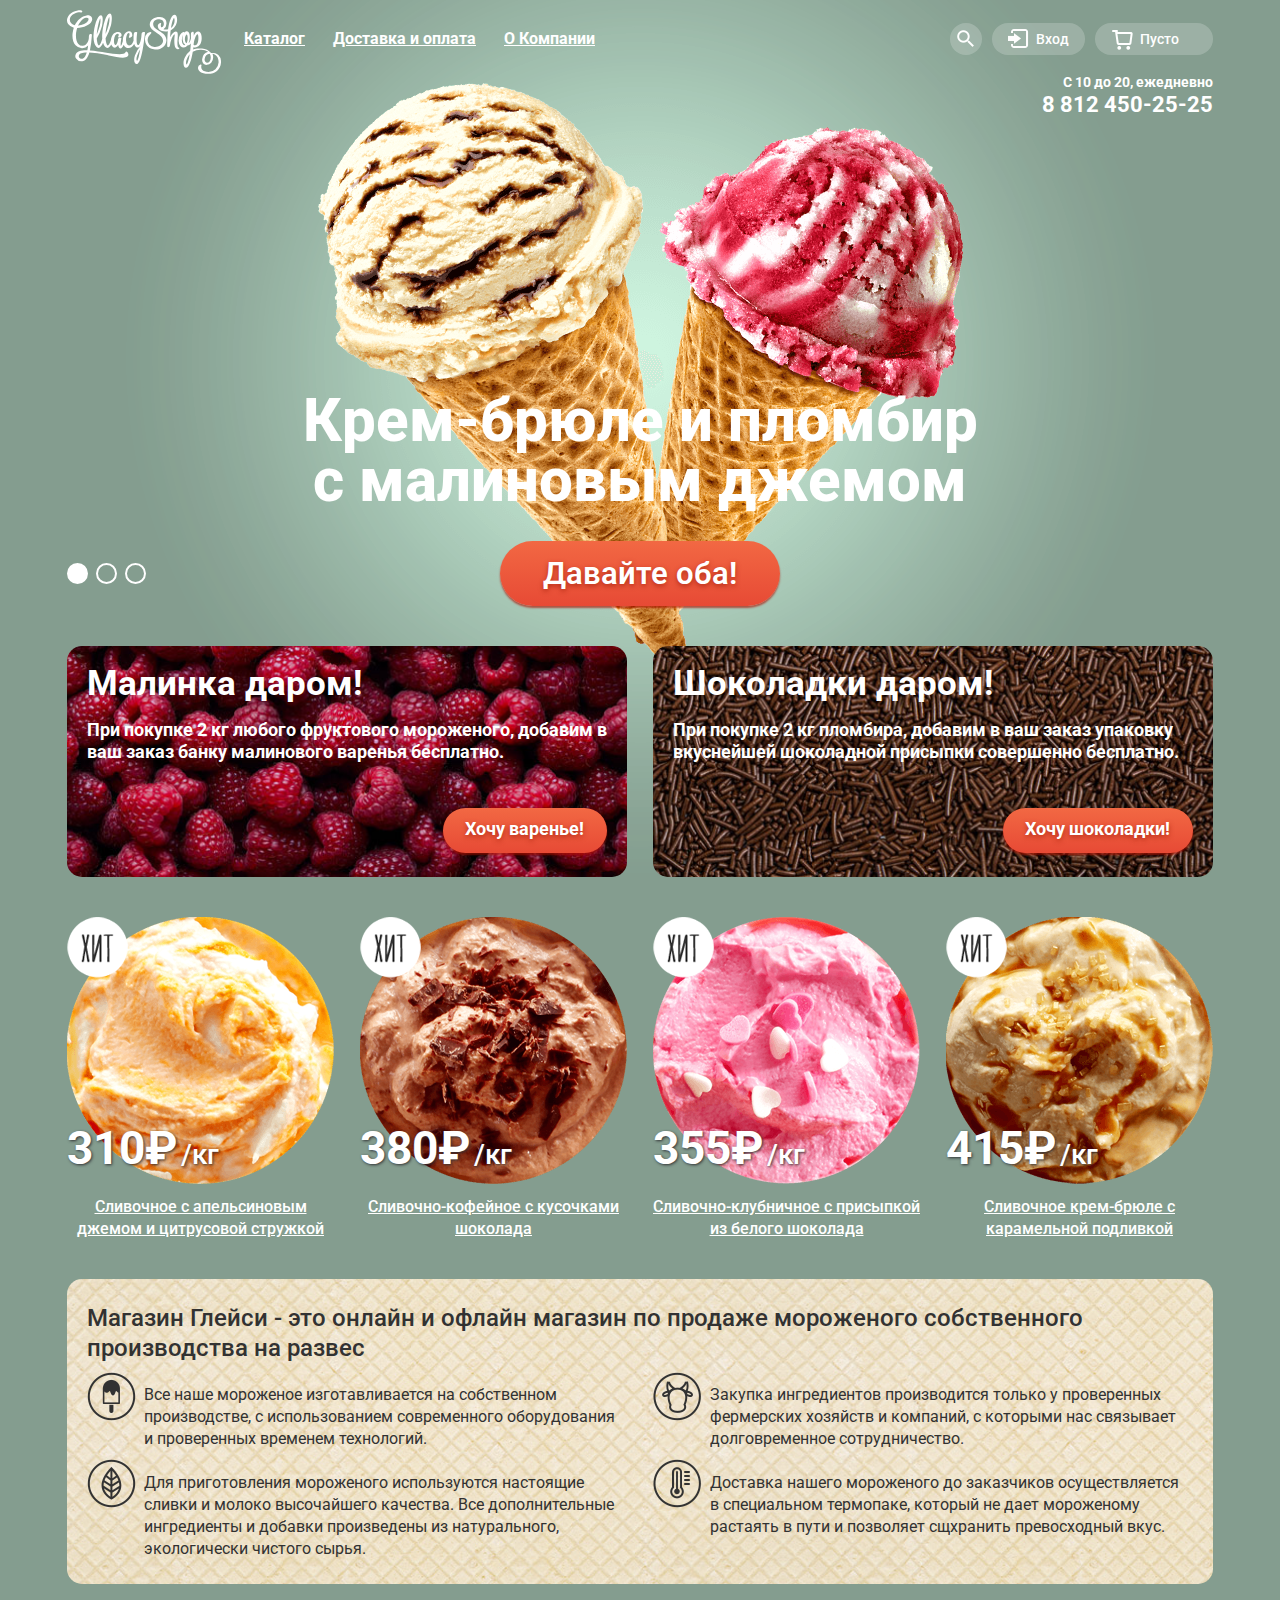
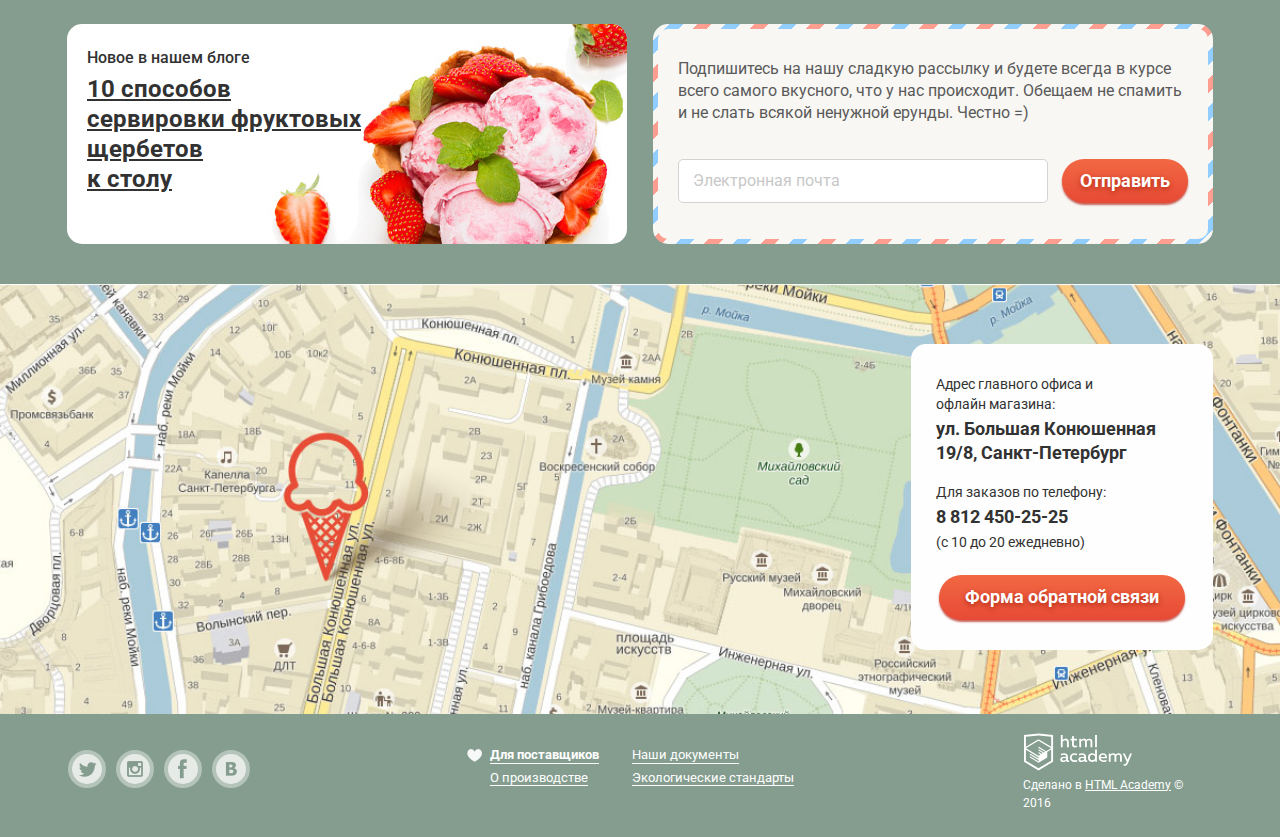
==== commit 52966772: "Проект подготовлен для финальной проверки" ====
--- a/index.html
+++ b/index.html
@@ -5,7 +5,7 @@
     <title>Магазин "Глейси"</title>
     <link href="https://fonts.googleapis.com/css?family=Roboto:400,500,700&subset=cyrillic" rel="stylesheet">
     <link href="css/normalize.css" rel="stylesheet">
-    <link href="css/style.css" rel="stylesheet">
+    <link href="css/style.min.css" rel="stylesheet">
   </head>
   <body>
     <input type="radio" id="btn-1" name="toggle" checked>
@@ -27,7 +27,7 @@
                       <p>Новинки</p>
                     </li>
                     <li class="sub-menu-item">
-                      <a href="#">Сливочное</a>
+                      <a href="catalog.html">Сливочное</a>
                     </li>
                     <li class="sub-menu-item">
                       <a href="#">Щербеты</a>
@@ -64,7 +64,7 @@
                 <form action="#" method="get">
                   <input id="mail" type="text" name="mail" placeholder="Электронная почта" required>
                   <label for="mail">Электронная почта</label>
-                  <input id="password" type="text" name="password" placeholder="Пароль" required>
+                  <input id="password" type="password" name="password" placeholder="Пароль" required>
                   <label for="password">Пароль</label>
                   <a class="btn enter-btn" href="#">Войти</a>
                 </form>
@@ -215,7 +215,7 @@
                   <a href="#">10  способов сервировки фруктовых щербетов <br>к столу</a>
                 </div>
               </div>
-              <div class="information mail">
+              <div class="mail">
                 <div class="content-mail">
                   <p class="delivery-mail">Подпишитесь на нашу сладкую рассылку и будете всегда в курсе всего самого вкусного, что у нас происходит. Обещаем не спамить и не слать всякой ненужной ерунды. Честно =)</p>
                   <form action="#" method="post">
@@ -227,62 +227,61 @@
               </div>
             </section>
           </div>
-          </main>
+        </main>
+      </div>
+    </div>
+    <section class="map">
+      <div class="container clearfix">
+        <div class="map-contacts">
+          <p class="map-contacts-addres">
+                  Адрес главного офиса и<br> 
+                  офлайн магазина:<br>
+          <span>ул. Большая Конюшенная<br> 
+                  19/8, Санкт-Петербург</span>
+          </p>
+          <p class="map-contacts-phone">
+                  Для заказов по телефону:<br>
+          <span>8 812 450-25-25</span><br>
+                  (c 10 до 20 ежедневно)
+          </p>
+          <div class="map-contacts-btn">
+            <a class="btn btn-map" href="#">Форма обратной связи</a>
+          </div>
         </div>
       </div>
-          <section class="map">
-            <div class="container clearfix">
-              <div class="map-contacts">
-                <p class="map-contacts-addres">
-                  Адрес главного офиса и<br> 
-                  офлайн магазина:<br>
-                <span>ул. Большая Конюшенная<br> 
-                  19/8, Санкт-Петербург</span>
-                </p>
-                <p class="map-contacts-phone">
-                  Для заказов по телефону:<br>
-                <span>8 812 450-25-25</span><br>
-                  (c 10 до 20 ежедневно)
-                </p>
-                <div class="map-contacts-btn">
-                  <a class="btn btn-map" href="#">Форма обратной связи</a>
-                </div>
-              </div>
-            </div>
-          </section>
-        
-        <footer class="main-footer">
-          <div class="container clearfix">
-            <section class="footer-social">
-              <div class="social-btn">
-               <a class=" social-btn-tw" href="#">Твиттер</a>
-              </div>
-              <div class="social-btn">
-                <a class="social-btn-inst" href="#">Инстаграм</a>
-              </div>
-              <div class="social-btn">
-                <a class="social-btn-fb" href="#">Фейсбук</a>
-              </div>
-              <div class="social-btn">
-                <a class="social-btn-vk" href="#">Вконтакте</a>
-              </div>
-            </section>
-            <section class="footer-about-us">
-              <div class="about-us-prod">
-                <a href="#">Для поставщиков</a>
-                <a href="#">О производстве</a>
-              </div>
-              <div class="about-us-doc">
-                <a href="#">Наши документы</a>
-                <a href="#">Экологические стандарты</a>
-              </div>
-            </section>
-            <section class="footer-copyright">
-              <img src="img/logo-htmla.svg" width="108" height="38" alt="Логотип академии">
-              <p>Сделано в <a href="https://htmlacademy.ru">HTML Academy</a> &copy; 2016</p>
-            </section>
-          </div>
-        </footer>
+    </section>
+    <footer class="main-footer">
+      <div class="container clearfix">
+        <section class="footer-social">
+          <div class="social-btn">
+            <a class=" social-btn-tw" href="#">Твиттер</a>
+          </div>
+          <div class="social-btn">
+             <a class="social-btn-inst" href="#">Инстаграм</a>
+          </div>
+          <div class="social-btn">
+            <a class="social-btn-fb" href="#">Фейсбук</a>
+          </div>
+          <div class="social-btn">
+            <a class="social-btn-vk" href="#">Вконтакте</a>
+          </div>
+        </section>
+        <section class="footer-about-us">
+          <div class="about-us-prod">
+            <a href="#">Для поставщиков</a>
+            <a href="#">О производстве</a>
+          </div>
+          <div class="about-us-doc">
+            <a href="#">Наши документы</a>
+            <a href="#">Экологические стандарты</a>
+          </div>
+        </section>
+        <section class="footer-copyright">
+          <img src="img/logo-htmla.svg" width="108" height="38" alt="Логотип академии">
+          <p>Сделано в <a href="https://htmlacademy.ru">HTML Academy</a> &copy; 2016</p>
+        </section>
+      </div>
+    </footer>
     <div class="modal-fixed-overlay">
       <div class="modal-content">
         <div class="modal-content-title clearfix">
@@ -300,49 +299,7 @@
         </form>
       </div>
     </div>
-    <script>
-     var link = document.querySelector(".btn-map");
-     var popup = document.querySelector(".modal-fixed-overlay");
-     var close = popup.querySelector(".modal-content-close");
-     var form = popup.querySelector("form");
-     var login = popup.querySelector("[name=login]");
-     var password = popup.querySelector("[name=mail]");
-     var storage = localStorage.getItem("login");
-     link.addEventListener("click", function(event) {
-       event.preventDefault();
-       popup.classList.add("modal-content-show");
-        if (storage) {
-          login.value = storage;
-          password.focus();
-        } else {
-          login.focus();
-        }
-      });
-
-     close.addEventListener("click", function(event) {
-        event.preventDefault();
-        popup.classList.remove("modal-content-show");
-        popup.classList.remove("modal-error");
-      });
-
-     form.addEventListener("submit", function(event) {
-        if (!login.value || !mail.value) {
-          event.preventDefault();
-          popup.classList.remove("modal-error");
-          popup.offsetWidth = popup.offsetWidth;
-          popup.classList.add("modal-error");
-           } else {
-          localStorage.setItem("login", login.value);
-        } 
-      });
-     window.addEventListener("keydown", function(event) {
-        if (event.keyCode === 27) {
-          if (popup.classList.contains("modal-content-show")) {
-            popup.classList.remove("modal-content-show");
-            popup.classList.remove("modal-error");
-          }
-        }
-      });
+    <script src="js/script.js">
     </script>
   </body>
 </html>
--- a/css/style.min.css
+++ b/css/style.min.css
@@ -0,0 +1 @@
+.btn,.slide-btn{text-shadow:0 2px 5px rgba(160,32,11,.76)}.about-us-prod:before,.clearfix::after,.full:before,.hit:before,.site-wrapper:after,.site-wrapper:before{content:""}body{margin:0;padding:0;font-size:18px;line-height:1.2;color:#fff;font-weight:700;font-family:Roboto,Arial,sans-serif;background-color:#849d8f}body>input[type=radio]{display:none}.clearfix::after{display:table;clear:both}.main-header{width:1200px;margin:0 auto}.container{width:1146px;margin:0 auto;padding:0 27px}.index-logo{float:left;width:154px;height:64px;margin-top:10px;margin-right:10px}.main-navigation{float:left;width:550px;min-height:74px;font-size:0}.main-menu,.sub-menu{margin:0;padding:0;list-style:none}.main-menu .sub-menu{position:absolute;display:none;top:60px;left:-6px;width:143px;border-radius:5px;background-color:#f8f7f4;box-shadow:0 20px 20px 0 rgba(0,0,0,.4)}.main-menu>li{position:relative;display:inline-block;vertical-align:top;font-size:16px;line-height:18px}.main-menu>li:last-child{text-transform:capitalize}.main-menu a{display:block;margin:23px 0 18px;padding:7px 15px 7px 13px;color:#fff}.sub-menu a,.sub-menu p{display:inline-block;position:relative;vertical-align:top;padding:0;margin:0;font-size:14px;line-height:16px;text-decoration:none;color:#323232}.sub-menu p{min-width:117px;padding:10px 0 12px 14px;margin:0 6px;font-weight:700;border-bottom:1px solid #d1d0ce}.sub-menu .sub-menu-item{padding:6px 0;font-weight:400}.sub-menu a{padding-left:20px}.sub-menu li:last-child{padding-bottom:13px;border-radius:0 0 5px 5px}.main-menu .current,.main-menu-item:active,.main-menu-item:hover{margin-top:23px;padding:7px 15px 7px 13px;border-radius:30px;text-decoration:none}.sub-menu-item:hover{width:100%;background-color:#fbded7}.sub-menu-item:active{width:100%;background-color:#f6b5a5}.opened .sub-menu{display:block}.opened .sub-menu>a{background-color:#d07058;color:#fff}.main-menu-item:active,.main-menu-item:hover{background-color:#fff;color:#333}.main-menu-item:active{box-shadow:inset 0 2px 2px 0 #696969}.main-menu .current{position:relative;background-color:#d07058}.main-menu>li:hover .sub-menu{display:block;z-index:10}.form-cart,.form-enter{right:0;z-index:50;box-shadow:0 20px 20px 0 rgba(0,0,0,.4)}.user-block{position:relative;float:right;width:400px;text-align:right;padding-top:23px;font-size:0}.user-block-search{display:inline-block;vertical-align:top;position:relative}.form-search{position:absolute;display:none;width:340px;height:84px;background-color:#f8f7f4;border-radius:5px;top:37px;right:0;box-shadow:0 20px 20px 0 rgba(0,0,0,.4)}.form-search input{position:relative;display:block;width:280px;padding:9px 14px;margin:20px 15px;font-size:14px;line-height:24px;font-weight:400;border:1px solid #c7c6c5;border-radius:5px;outline:0;color:#999}.form-search label{position:absolute;display:none;top:5px;left:30px;font-size:11px;line-height:13px;font-weight:400;color:#999}.form-enter input,.user-block a{font-size:14px;font-family:Roboto,Arial,sans-serif;outline:0}input[type=text]:hover,input[type=password]:hover,textarea:hover{padding:8px 13px;border:2px solid #c7c6c5}input[type=text]:focus,input[type=password]:focus,textarea:focus{padding:8px 13px;border:2px solid #5b9ddf}input[type=text]:focus+label,input[type=password]:focus+label,textarea:focus+label{display:block;color:#5b9ddf}input[type=text]:valid+label,input[type=password]:valid+label,textarea:valid+label{display:block;color:#999}.user-block a{display:inline-block;position:relative;margin-left:10px;vertical-align:top;font-weight:500;line-height:16px;color:#fff;text-decoration:none;border:none;cursor:pointer;margin-bottom:5px}.search{width:32px;height:32px;border-radius:50%;background:url(../img/sprite.png) center no-repeat rgba(255,255,255,.2);background-position:-3px -1038px}.search:hover{background:url(../img/sprite.png) -3px -1075px no-repeat #fff;color:#323232}.user-block-search:hover .form-search{display:block}.enter{position:relative;padding:8px 16px 8px 44px;border-radius:32px;background:url(../img/sprite.png) center no-repeat rgba(255,255,255,.2);background-position:6px -344px}.user-block-enter{position:relative;display:inline-block;vertical-align:top}.form-enter{position:absolute;display:none;top:37px;width:250px;padding:20px 14px;background-color:#f8f7f4;border-radius:5px}.form-enter input{position:relative;vertical-align:middle;width:220px;padding:9px 14px;margin-bottom:20px;color:#999;border-radius:5px;border:1px solid #c7c6c5;line-height:24px;font-weight:400}.form-enter label{position:absolute;display:none;top:5px;left:30px;font-size:11px;line-height:13px;font-weight:400;color:#999}.form-enter label:nth-child(4){top:69px}.form-enter .enter-btn{position:relative;float:left;margin:0;padding:10px 25px;font-size:18px;line-height:24px;font-weight:700}.cart-item,.enter-link a{font-size:13px;font-weight:400}.form-enter .enter-link{position:relative;float:right;text-align:left;width:120px;min-height:44px}.enter-link a{margin-left:0;margin-bottom:0;line-height:24px;color:#323232;text-decoration:underline}.enter-link a:active,.enter-link a:hover{color:#ffbc9e}.cart-item,.empty:hover,.enter:hover,.user-block .full{color:#323232}.enter:hover{background:url(../img/sprite.png) 6px -383px no-repeat #fff}.user-block-enter:hover .form-enter{display:block}.user-block-cart{position:relative;display:inline-block;vertical-align:top}.cart{position:relative;padding:8px 34px 8px 45px;border-radius:32px;background:url(../img/sprite.png) center no-repeat rgba(255,255,255,.2);background-position:7px -3px}.empty:hover{background:url(../img/sprite.png) 6px -43px no-repeat #fff}.form-cart .cart-title{padding-top:15px}.form-cart{position:absolute;display:none;width:510px;top:37px;padding:10px 15px;min-height:222px;border-radius:5px;background-color:#f8f7f4}.cart-img1,.cart-img2{width:33px;height:34px}.user-block-cart:hover .form-cart{display:block}.form-cart table{border-bottom:1px solid #cacac7}td{padding:0}.cart-item-title{position:relative;padding-top:0;padding-right:30px}.cart-item p{margin:0}.cart-item{line-height:16px;border-collapse:collapse;border:none;text-align:left}.cart-img1{background:url(../img/sprite.png) -10px -513px no-repeat #f8f7f4}.cart-img2{background:url(../img/sprite.png) -10px -565px no-repeat #f8f7f4}.form-cart .row{padding-bottom:15px}.form-cart span{color:#a7a7a7}.form-cart-total{position:relative;text-align:right;width:100%;float:right;font-size:15px;line-height:18px;font-weight:700;color:#333}.form-cart .cart-btn{float:right;font-size:18px;line-height:24px;font-weight:700;padding:10px 15px}.full{position:relative;padding:8px 16px 8px 44px;border-radius:32px;background:url(../img/sprite.png) 9px -81px no-repeat #fff}.full:before{position:absolute;top:6px;left:15px;width:21px;height:20px;background:url(../img/sprite.png) -10px -50px no-repeat}.main-contacts{float:right;min-width:170px;min-height:40px;text-align:right}.map-contacts-btn,.product-title,.slider{text-align:center}.main-contacts-worktime{margin:0 0 3px;font-size:14px;line-height:16px;font-weight:700}.main-contacts-phone{margin:0;font-size:22px;line-height:24px;font-weight:700;text-decoration:none}.site-wrapper{min-width:1200px;background-repeat:no-repeat;background-position:top center}.site-wrapper:after,.site-wrapper:before{visibility:hidden;background-image:url(../img/slide-2.png)}.content-wrapper{width:1200px;margin:0 auto;padding:0}.slider{position:relative;padding-top:270px;margin-bottom:40px;color:#fff}.slide{display:none}.slide-btn,.slider-controls label{display:inline-block;vertical-align:top}.slide-title{width:700px;margin:4px auto 30px;font-weight:800;font-size:60px;line-height:60px}.slide-btn{padding:12px 43px;font-weight:600;font-size:31px;line-height:41px;color:#fff;text-decoration:none;background:#f26843;background:-moz-linear-gradient(top,#f26843 0,#e74a35 100%);background:-webkit-linear-gradient(top,#f26843 0,#e74a35 100%);background:linear-gradient(to bottom,#f26843 0,#e74a35 100%);border-radius:100px;box-shadow:0 2px 2px rgba(172,16,0,.64)}.slide-btn:hover{background:-moz-linear-gradient(top,#f58669 0,#ec6f5e 100%);background:-webkit-linear-gradient(top,#f58669 0,#ec6f5e 100%);background:linear-gradient(to bottom,#f58669 0,#ec6f5e 100%);box-shadow:0 2px 2px rgba(172,16,0,1)}.slide-btn:active{background:-moz-linear-gradient(top,#d84732 0,#e1613e 100%);background:-webkit-linear-gradient(top,#d84732 0,#e1613e 100%);background:linear-gradient(to bottom,#d84732 0,#e1613e 100%);box-shadow:inset 0 2px 2px rgba(172,16,0,1)}.slider-controls{position:absolute;bottom:22px;left:0;z-index:20;font-size:0}.slider-controls label{width:17px;height:17px;margin-right:8px;background-color:transparent;border:2px solid #fff;border-radius:50%;cursor:pointer}#btn-1:checked~.site-wrapper #slide1,#btn-2:checked~.site-wrapper #slide2,#btn-3:checked~.site-wrapper #slide3{display:block}.btn,.product{display:inline-block;vertical-align:top}#btn-1:checked~.site-wrapper{background-color:#849d8f;background-image:url(../img/slide-1.png)}#btn-1:checked~.main-footer{background-color:#849d8f}#btn-2:checked~.site-wrapper{background-color:#8996a6;background-image:url(../img/slide-2.png)}#btn-2:checked~.main-footer{background-color:#8996a6}#btn-3:checked~.site-wrapper{background-color:#9d8b84;background-image:url(../img/slide-3.png)}#btn-3:checked~.main-footer{background-color:#9d8b84}#btn-1:checked~.site-wrapper label[for=btn-1],#btn-2:checked~.site-wrapper label[for=btn-2],#btn-3:checked~.site-wrapper label[for=btn-3]{background-color:#fff}.slider-controls label:hover{background-color:#b2c1b7}.special-offer{margin-bottom:40px}.information{float:left;width:520px;padding-left:20px;padding-right:20px;min-height:22px;margin-right:26px;border-radius:15px}.information:nth-child(2n){margin-right:0}.offer-raspberries{background:url(../img/bg-raspberry.jpg) 50% 0 no-repeat #c24f70;background-size:cover}.offer-chocolate{background:url(../img/bg-chocolate.jpg) 50% 0 no-repeat #774f3a;background-size:cover}.offer-title{margin:0 0 15px;padding-top:17px;font-size:35px;line-height:41px;font-weight:700;color:#fff}.btn,.offer-describe{font-size:18px;color:#fff}.offer-describe{margin:0 0 45px;line-height:22px;font-weight:700}.btn,.product-btn{line-height:24px;font-weight:700}.btn{padding:10px 22px 11px;background:#f26843;background:-moz-linear-gradient(top,#f26843 0,#e74a35 100%);background:-webkit-linear-gradient(top,#f26843 0,#e74a35 100%);background:linear-gradient(to bottom,#f26843 0,#e74a35 100%);border-radius:50px;box-shadow:0 2px 2px rgba(172,16,0,.64);text-decoration:none;background-color:#000;border:none;outline:0;cursor:pointer}.price,.price-per-kg{text-shadow:1px 1px 3px #313235;font-family:Roboto,Arial,sans-serif}.btn:hover{background:-moz-linear-gradient(top,#f58669 0,#ec6f5e 100%);background:-webkit-linear-gradient(top,#f58669 0,#ec6f5e 100%);background:linear-gradient(to bottom,#f58669 0,#ec6f5e 100%);box-shadow:0 2px 2px rgba(172,16,0,1)}.btn:active{background:-moz-linear-gradient(top,#d84732 0,#e1613e 100%);background:-webkit-linear-gradient(top,#d84732 0,#e1613e 100%);background:linear-gradient(to bottom,#d84732 0,#e1613e 100%);box-shadow:inset 0 2px 2px rgba(172,16,0,1)}.offer-get{float:right;margin-bottom:24px}.offer-btn{padding:9px 23px 12px 22px}.products-hit{font-size:0}.product-kind{min-height:1086px;font-size:0;margin-bottom:42px}.product{position:relative;width:267px;min-height:327px;margin-right:26px;margin-bottom:35px;font-size:16px}.product:hover .product-hidden{position:relative;z-index:30;border-radius:5px;background-color:rgba(255,255,255,.3);box-shadow:0 20px 20px 0 rgba(0,0,0,.4);margin:-7px -13px -72px;padding:7px 13px 72px}.hit:before,.product-view{position:absolute;z-index:50}.product:hover .product-view{display:block}.product-view{display:none;bottom:0;left:0;width:293px;min-height:70px;border-radius:5px}.product-btn{position:absolute;top:4px;left:45px;font-size:18px;color:#fefefe;padding:10px 17px;border:50px}.blog,.features,.mail{border-radius:15px}.hit:before{top:0;left:0;width:61px;height:61px;background:url(../img/hit.png) no-repeat}.product:nth-child(4n){margin-right:0}.product-main-info{position:relative;height:267px;margin-bottom:12px}.product-price{position:absolute;width:267px;min-height:45px;bottom:8px;z-index:20}.price{font-size:46px;font-weight:700;color:#fff}.price-per-kg{font-size:28px;font-weight:500;color:#fff}.product-title{position:relative;margin-bottom:3px}.product-title a{font-size:16px;line-height:22px;font-weight:500;color:#fff}.product-title a:active,.product-title a:hover{color:#e84d37;text-decoration:none}.features{min-height:282px;padding-bottom:23px;margin-bottom:40px;font-size:0;background:url(../img/pattern-wafer.jpg) #ede1c5}.features-title{margin:0;padding:24px 20px 9px;font-size:24px;line-height:30px;font-weight:500;font-family:Roboto,Arial,sans-serif;color:#323232}.blog-new,.features-item{font-size:16px;line-height:22px;color:#323232}.features-description{padding:0 20px}.features-item{position:relative;display:inline-block;width:483px;min-height:75px;margin:0 26px 0 0;padding-left:57px;vertical-align:top;font-weight:400;font-family:Roboto,Arial,sans-serif}.delivery::before,.ingredient::before,.quality::before,.technology::before{content:"";position:absolute;top:0;left:0;width:50px;height:50px}.ingredient,.technology{padding-top:12px}.delivery,.quality{padding-top:13px}.technology::before{background:url(../img/sprite.png) -10px -619px no-repeat}.ingredient::before{background:url(../img/sprite.png) -10px -281px no-repeat}.quality::before{background:url(../img/sprite.png) -10px -740px no-repeat}.delivery::before{background:url(../img/sprite.png) -10px -1169px no-repeat}.features-item:nth-child(2n){margin-right:0}.communication{margin-bottom:40px}.blog{float:left;width:520px;padding:0 20px 20px;margin-right:26px;min-height:200px;background:url(../img/bg-strawberry.jpg) 50% 0 no-repeat #fff;background-size:cover}.blog-new{margin-top:23px;margin-bottom:5px;font-weight:500}.blog-news{width:285px}.blog-news a{font-size:24px;line-height:30px;font-weight:700;color:#323232}.blog-news a:active,.blog-news a:hover{color:#e84d37}.mail{background:repeating-linear-gradient(-45deg,#f8f7f4,#f8f7f4 10px,#92cdff 10px,#92cdff 20px,#f8f7f4 20px,#f8f7f4 30px,#fe9e90 30px,#fe9e90 40px);float:left;width:560px;min-height:220px}.content-mail{position:relative;margin:5px;width:510px;min-height:175px;padding-left:20px;padding-right:20px;padding-bottom:35px;border-radius:10px;background-color:#f8f7f4}.content-mail input{width:340px;padding:9px 14px;font-size:16px;line-height:24px;font-weight:400;font-family:Roboto,Arial,sans-serif;color:#999;background-color:#fff;border:1px solid #d3d3d2;border-radius:5px;outline:0}.content-mail label{position:absolute;display:none;top:115px;left:35px;font-size:11px;line-height:13px;font-weight:400;color:#999}.breadcrumbs li,.filter-criterion,.footer-about-us a,.map-contacts span,.social-btn,.social-btn a{display:inline-block;vertical-align:top}.btn-mail{float:right;padding:10px 18px}.delivery-mail{margin:0 0 35px;padding-top:29px;font-size:16px;font-weight:400;font-family:Roboto,Arial,sans-serif;line-height:22px;color:#5a5a5a}.map{min-width:1200px;min-height:370px;padding-top:60px;background:url(../img/bg-map.jpg) no-repeat #ece5c8;background-size:cover}.map-contacts{float:right;width:252px;min-height:245px;padding:30px 25px;border-radius:15px;background-color:#fefefe}.map-contacts p{font-size:14px;line-height:20px;font-weight:400;color:#323232}.map-contacts span{margin:3px 0;font-size:18px;line-height:24px;font-weight:700;color:#323232}.map-contacts-addres{margin:0 0 14px}.map-contacts-phone{margin:0 0 23px}.btn-map{padding:10px 26px 11px}.main-footer{margin:0 auto;padding-top:19px;padding-bottom:25px}.footer-social{float:left;width:200px;min-height:60px;margin-right:200px;font-size:0}.social-btn{width:40px;height:40px;margin-top:16px;margin-right:8px}.social-btn a{width:30px;height:30px;margin-top:1px;margin-left:1px;border:4px solid #c2cec7;border-radius:50%}.social-btn-tw{opacity:.8;background:url(../img/sprite.png) -11px -1239px no-repeat}.social-btn-inst{opacity:.8;background:url(../img/sprite.png) -11px -689px no-repeat}.social-btn-fb{opacity:.8;background:url(../img/sprite.png) -11px -429px no-repeat}.social-btn-vk{opacity:.8;background:url(../img/sprite.png) -11px -1291px no-repeat}.social-btn a:hover{margin:0;opacity:1;border:5px solid #dbe3de}.social-btn a:active{margin:0;opacity:.8;border:5px solid #d9e1dd;box-shadow:inset 0 2px 2px 0 #888}.footer-about-us{float:left;min-width:400px;min-height:50px;padding-top:14px;font-size:0}.about-us-prod{position:relative;float:left;width:112px;min-height:50px;padding-left:23px;margin-right:30px}.about-us-prod:before{position:absolute;top:0;left:0;width:20px;height:20px;background:url(../img/sprite.png) -10px -478px no-repeat}.about-us-doc{float:left;width:235px;min-height:40px}.footer-about-us a{font-size:13px;font-weight:400;color:#fff;text-decoration:none;border-bottom:1px solid #fff}.footer-about-us a:nth-child(2n){margin-top:6px}.footer-about-us a:active,.footer-about-us a:hover{color:#ffbc9e;border-color:#ffbc9e}.about-us-prod a:first-child{font-weight:700}.footer-copyright{float:right;width:190px;min-height:45px}.footer-copyright img{margin-left:1px}.footer-copyright a,.footer-copyright p{margin:0;font-size:12px;line-height:18px;font-weight:400;color:#fff}.footer-copyright a:active,.footer-copyright a:hover{color:#ffbc9e}.catalog-main-title{margin:0;font-size:35px;line-height:41px;font-weight:700}.main-information{min-height:80px;margin-bottom:25px}.main-pathway{float:left;width:600px;font-size:0;padding-top:25px;text-align:left}.main-pathway ul{margin:0;padding:0;list-style:none}.breadcrumbs li{margin:0;padding:0;min-height:20px}.breadcrumbs li,.breadcrumbs-item{font-size:14px;line-height:16px;font-weight:400;color:#fff}.breadcrumbs-item{position:relative;margin-right:21px;text-decoration:none}.breadcrumbs-item:after{content:"»";text-align:center;position:absolute;width:21px;height:16px}.breadcrumbs-item:before{content:"";position:absolute;top:16px;width:100%;height:1px;background-color:#fff}.breadcrumbs-item:active,.breadcrumbs-item:hover{color:#ffbc9e}.breadcrumbs-item:hover:before{background-color:#ffbc9e}.breadcrumbs-item:hover:after{color:#fff}.filter{min-height:130px;font-size:0;margin-bottom:41px}.filter-criterion{min-height:37px;margin-right:15px;margin-bottom:15px;font-size:14px}.filter-criterion:nth-child(1n+4){margin-bottom:0}.filter-criterion fieldset{margin:0;padding:0;border:none}.filter-criterion legend{margin-left:16px;font-size:14px;line-height:16px;font-weight:500;color:#fff}.filter-btn,.filter-sorting select{font-size:16px;line-height:18px;font-weight:500}.filter-sorting{width:194px;height:36px;margin-top:6px;border-radius:36px;overflow:hidden;background:url(../img/sprite.png) no-repeat rgba(255,255,255,.2);background-position:160px -1102px}.filter-sorting select{width:215px;height:36px;background:0 0;background:rgba(0,0,0,0);-webkit-appearance:none;border:none;outline:0;color:#fff;padding-left:15px}.filter-sorting:hover{background:url(../img/sprite.png) 160px -1127px no-repeat #fff;color:#323232}.filter-sorting select:hover{color:#323232}.filter-criterion .range{position:relative;padding:16px 15px;margin-top:8px;border-radius:36px;background-color:rgba(255,255,255,.2);cursor:pointer}.range .range-stripe{position:relative;z-index:1;width:188px;height:4px;background-color:#d1dad3}.range .range-stripe-shaded{position:absolute;top:16px;left:35px;width:110px;height:4px;z-index:10;background-color:#f8f7f4}.range .range-toggle{position:absolute;top:8px;width:20px;height:20px;border-radius:50%;z-index:20;box-shadow:0 1px 1px 0 rgba(0,0,0,.1);background-color:#f8f7f4}.filter-fat,.filter-filler{border-radius:36px;background-color:rgba(255,255,255,.2)}.range .first{left:35px}.range .second{right:65px}.range .first:hover{top:6px;left:33px;width:24px;height:24px}.range .second:hover{top:6px;right:63px;width:24px;height:24px}.filter-fat{padding:6px 1px 8px 16px;margin-top:8px}.filter-filler{padding:7px 2px 8px 16px;margin-top:7px}input[type=checkbox],input[type=radio]{display:none;margin:0;padding:0}input[type=checkbox]+label:nth-child(6){margin-right:21px}input[type=checkbox]+label,input[type=radio]+label{margin-right:15px;font-size:16px;line-height:18px;font-weight:500;color:#fff;vertical-align:bottom;cursor:pointer}input[type=radio]+label::before{content:"";display:inline-block;vertical-align:top;height:21px;width:21px;margin-right:10px;background:url(../img/sprite.png) -10px -877px no-repeat}input[type=radio]+label:hover::before{background:url(../img/sprite.png) -10px -919px no-repeat}input[type=radio]:checked+label::before,input[type=radio]:checked:disabled+label::before{background:url(../img/sprite.png) -10px -961px no-repeat}input[type=radio]:checked+label:hover::before{background:url(../img/sprite.png) -10px -1003px no-repeat}input[type=radio]:disabled+label:hover::before{opacity:.4;background:url(../img/sprite.png) -10px -919px no-repeat}input[type=radio]:checked:disabled+label:hover::before{opacity:.4;background:url(../img/sprite.png) -10px -1003px no-repeat}input[type=checkbox]+label::before{content:"";display:inline-block;vertical-align:top;height:20px;width:20px;margin-right:13px;background:url(../img/sprite.png) -10px -121px no-repeat}input[type=checkbox]+label:hover::before{background:url(../img/sprite.png) -10px -161px no-repeat}input[type=checkbox]:checked+label::before{background:url(../img/sprite.png) -10px -201px no-repeat}input[type=checkbox]:checked+label:hover::before{background:url(../img/sprite.png) -10px -241px no-repeat}input[type=radio]:disabled+label::before{opacity:.4;background:url(../img/sprite.png) -10px -121px no-repeat}input[type=checkbox]:disabled+label:hover::before{opacity:.4;background:url(../img/sprite.png) -10px -161px no-repeat}input[type=checkbox]:checked:disabled+label::before{opacity:.4;background:url(../img/sprite.png) -10px -201px no-repeat}input[type=checkbox]:checked:disabled+label:hover::before{opacity:.4;background:url(../img/sprite.png) -10px -241px no-repeat}.filter-btn{margin-top:22px;padding:6px 28px 7px;background-color:rgba(255,255,255,.2);border:2px solid #fff;border-radius:36px;color:#fff;text-decoration:none;outline:0;cursor:pointer}.filter-btn:active,.filter-btn:hover{padding:9px 30px;border:none;color:#323232}.filter-btn:hover{background-color:#fff}.filter-btn:active{background-color:#eaeaea;box-shadow:inset 0 1px 0 1px #696969}.pagination{min-height:55px;text-align:right;font-size:0;border-bottom:1px solid rgba(255,255,255,.3)}.pagination a{display:inline-block;vertical-align:top;text-align:center;width:26px;height:26px;margin-left:3px;text-decoration:none;font-size:16px;line-height:26px;font-weight:500;color:#fff}.pagination .selected,.pagination a:hover{border-radius:50%;background-color:#fff;color:#323232}.pagination a:active{border-radius:50%;background-color:rgba(255,255,255,.2);color:#fff}.pagination .narrow-next,.pagination .narrow-prev{font-size:30px;line-height:20px}.pagination .narrow-next{margin-right:-9px;margin-left:7px}.pagination .narrow-prev{margin-right:3px}.pagination .disabled{color:rgba(255,255,255,.2)}@keyframes bounce{0%{transform:translateY(-2000px)}70%{transform:translateY(30px)}90%{transform:translateY(-10px)}100%{transform:translateY(0)}}@keyframes shake{0%,100%{transform:translateX(0)}10%,30%,50%,70%,90%{transform:translateX(-10px)}20%,40%,60%,80%{transform:translateX(10px)}}.modal-fixed-overlay{position:fixed;overflow:auto;display:none;z-index:100;left:0;top:0;width:100%;height:100%;background-color:rgba(0,0,0,.3)}.modal-content{position:absolute;display:inline-block;vertical-align:top;top:50%;left:50%;width:428px;min-height:442px;padding:0 25px;margin-left:-239px;margin-top:-221px;background-color:#f8f7f4;border-radius:10px;animation:bounce .6s}.modal-content-show{display:block}.modal-content-close,.modal-title{display:inline-block;vertical-align:top}.modal-error{animation:shake .6s}.modal-content-title{position:relative}.modal-title{float:left;font-size:24px;line-height:28px;font-weight:500;color:#323232;margin:20px 0 23px}.modal-content input,.modal-text-field{outline:0;padding:9px 14px;margin-bottom:20px;font-weight:400;color:#999}.modal-content-close{position:absolute;top:15px;right:0;width:21px;height:21px;font-size:0;background-color:transparent;border:0;outline:0;cursor:pointer}.modal-content-close::after,.modal-content-close::before{content:"";position:absolute;width:21px;height:2px;background-color:#000;border-radius:1px}.modal-content-close::before{transform:rotate(45deg)}.modal-content-close::after{transform:rotate(-45deg)}.modal-content input{position:relative;display:block;width:237px;border:1px solid #c7c6c5;border-radius:5px;font-size:16px;line-height:24px}.modal-content label{position:absolute;display:none;top:55px;left:40px;font-size:11px;line-height:13px;font-weight:400;color:#999}.modal-btn,.modal-text-field{position:relative;line-height:24px}form label:nth-child(4){top:120px}.modal-text-field{overflow:auto;resize:none;width:398px;min-height:135px;border:1px solid #c7c6c5;border-radius:5px;font-size:16px}.modal-content .modal-text-title{top:184px}.modal-btn{float:right;margin-bottom:25px;padding:10px 24px;font-size:18px;font-weight:700}.sprite{background-image:url(spritesheet.png);background-repeat:no-repeat;display:block}.sprite-icon-cart{width:21px;height:20px;background-position:-10px -10px}.sprite-icon-cart-black{width:21px;height:20px;background-position:-10px -50px}.sprite-icon-cart-full{width:16px;height:11px;background-position:-10px -90px}.sprite-icon-checkbox1{width:20px;height:20px;background-position:-10px -121px}.sprite-icon-checkbox2{width:20px;height:20px;background-position:-10px -161px}.sprite-icon-checkbox3{width:20px;height:20px;background-position:-10px -201px}.sprite-icon-checkbox4{width:20px;height:20px;background-position:-10px -241px}.sprite-icon-cow{width:48px;height:49px;background-position:-10px -281px}.sprite-icon-enter{width:21px;height:19px;background-position:-10px -350px}.sprite-icon-enter-black{width:21px;height:19px;background-position:-10px -389px}.sprite-icon-fb{width:32px;height:32px;background-position:-10px -428px}.sprite-icon-heart{width:15px;height:13px;background-position:-10px -480px}.sprite-icon-ice-1{width:33px;height:33px;background-position:-10px -513px}.sprite-icon-ice-2{width:33px;height:33px;background-position:-10px -566px}.sprite-icon-ice-cream{width:49px;height:49px;background-position:-10px -619px}.sprite-icon-inst{width:32px;height:32px;background-position:-10px -688px}.sprite-icon-leaf{width:49px;height:49px;background-position:-10px -740px}.sprite-icon-next{width:9px;height:14px;background-position:-10px -809px}.sprite-icon-prev{width:9px;height:14px;background-position:-10px -843px}.sprite-icon-radio1{width:21px;height:22px;background-position:-10px -877px}.sprite-icon-radio2{width:21px;height:22px;background-position:-10px -919px}.sprite-icon-radio3{width:21px;height:22px;background-position:-10px -961px}.sprite-icon-radio4{width:21px;height:22px;background-position:-10px -1003px}.sprite-icon-search{width:17px;height:17px;background-position:-10px -1045px}.sprite-icon-search-black{width:17px;height:17px;background-position:-10px -1082px}.sprite-icon-select-narrow{width:9px;height:5px;background-position:-10px -1119px}.sprite-icon-select-narrow-black{width:9px;height:5px;background-position:-10px -1144px}.sprite-icon-thermometer{width:48px;height:49px;background-position:-10px -1169px}.sprite-icon-tw{width:33px;height:32px;background-position:-10px -1238px}.sprite-icon-vk{width:32px;height:32px;background-position:-10px -1290px}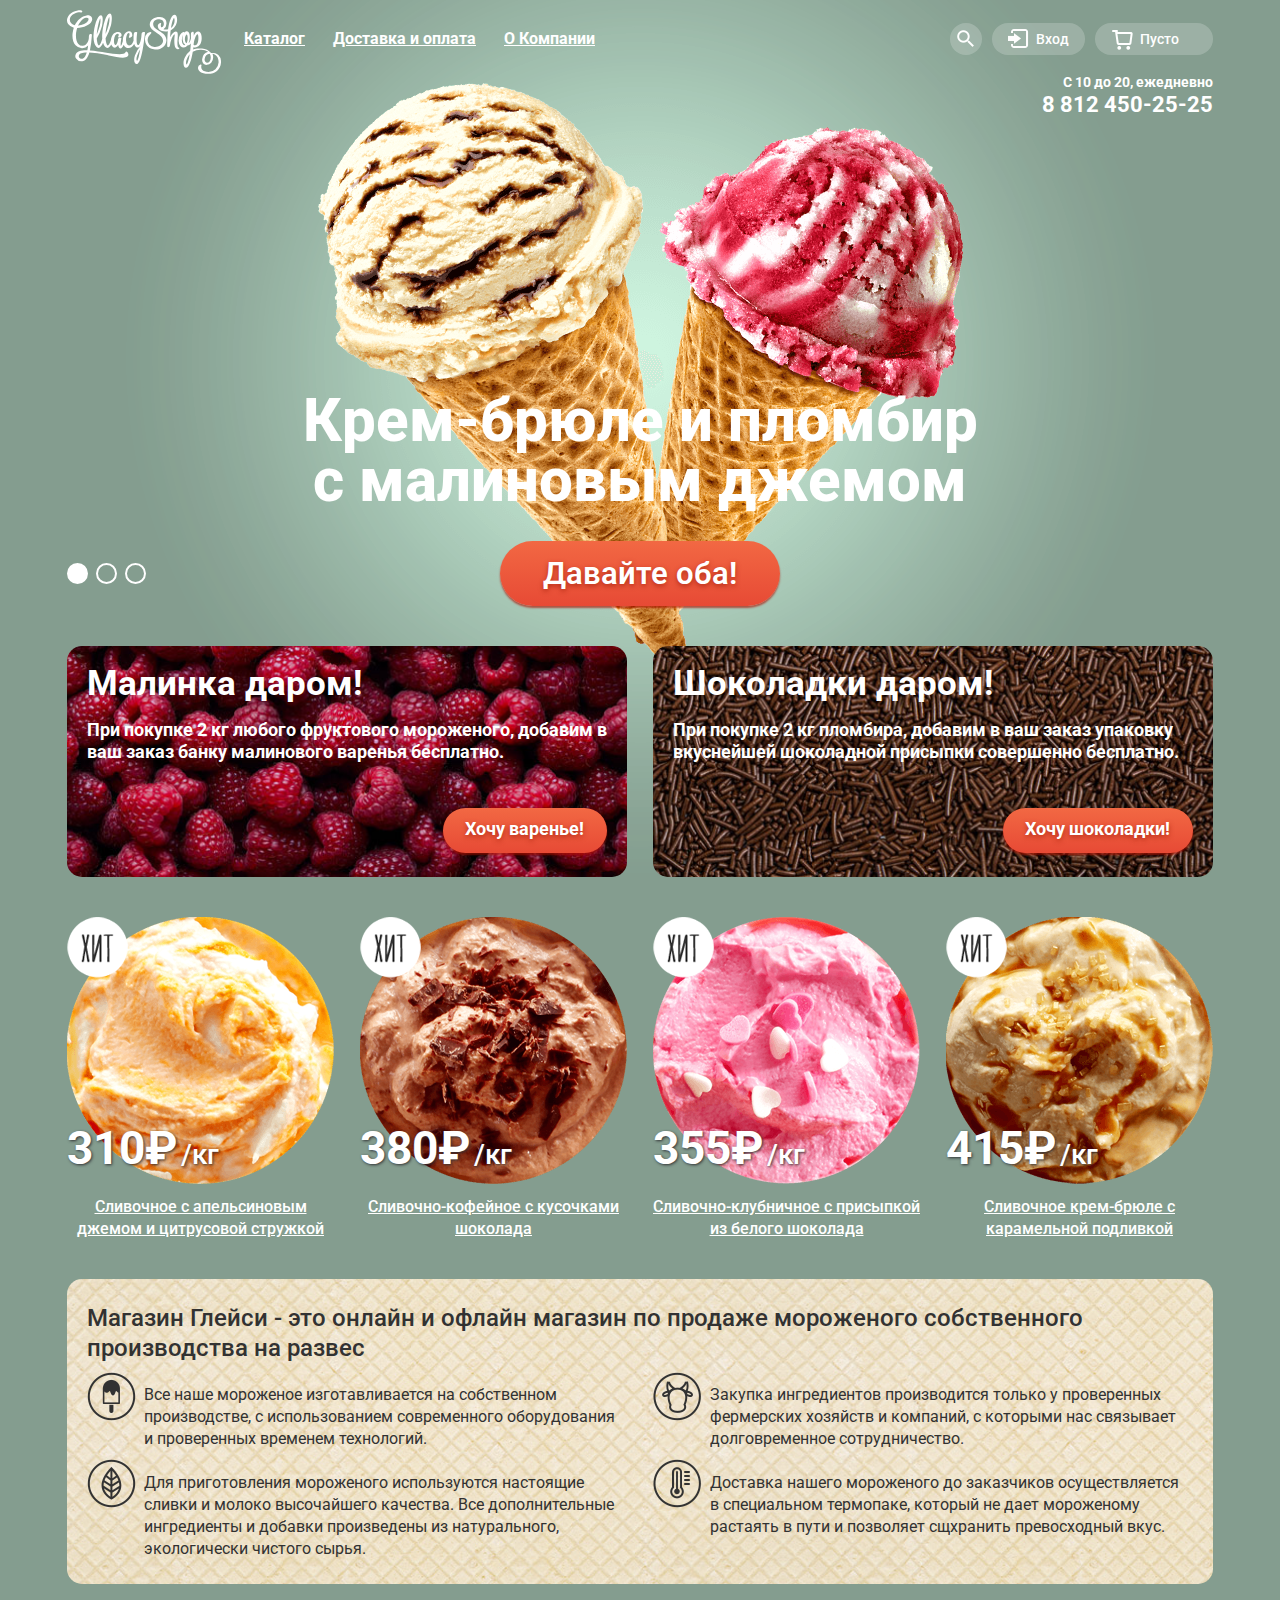
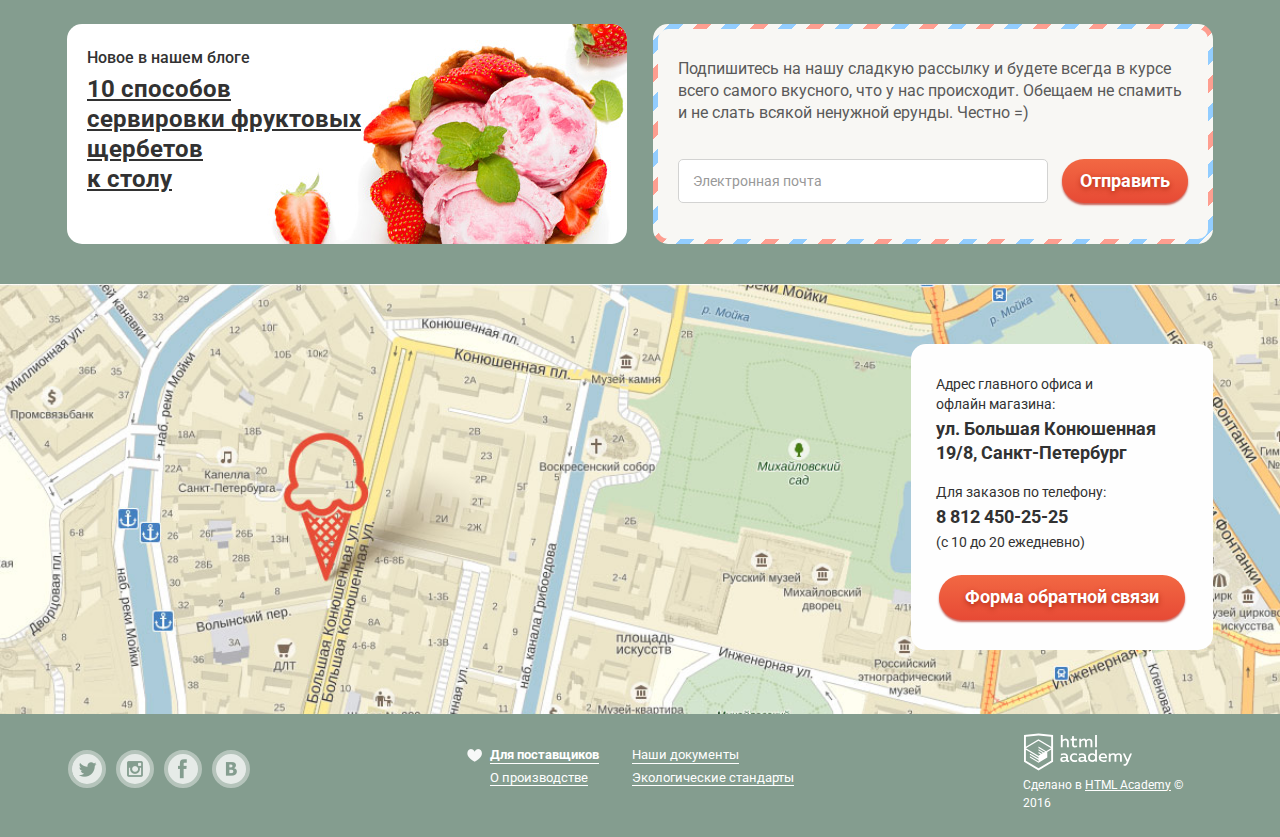
==== commit 5399a5fb: "Проект на финальную проверку (правки)" ====
--- a/index.html
+++ b/index.html
@@ -52,9 +52,11 @@
               <div class="user-block-search">
                 <a class="search" href="#"></a>
                 <div class="form-search"> 
-                  <form action="#" method="get">        
-                    <input id="search" type="text" name="search" placeholder="Что ищем?" required>
-                    <label for="search">Что ищем?</label>
+                  <form action="#" method="get"> 
+                    <div class="form-search-field">      
+                      <input id="search" type="text" name="search" required>
+                      <label for="search">Что ищем?</label>
+                    </div>
                   </form> 
                 </div>
               </div>
@@ -62,10 +64,14 @@
                 <a class="enter" href="#">Вход</a>
                 <div class="form-enter">
                 <form action="#" method="get">
-                  <input id="mail" type="text" name="mail" placeholder="Электронная почта" required>
-                  <label for="mail">Электронная почта</label>
-                  <input id="password" type="password" name="password" placeholder="Пароль" required>
-                  <label for="password">Пароль</label>
+                  <div class="form-enter-field">
+                    <input id="mail" type="text" name="mail"  required>
+                    <label for="mail">Электронная почта</label>
+                  </div>
+                  <div class="form-enter-field">
+                    <input id="password" type="password" name="password" required>
+                    <label for="password">Пароль</label>
+                  </div>
                   <a class="btn enter-btn" href="#">Войти</a>
                 </form>
                 <div class="enter-link">
@@ -219,8 +225,10 @@
                 <div class="content-mail">
                   <p class="delivery-mail">Подпишитесь на нашу сладкую рассылку и будете всегда в курсе всего самого вкусного, что у нас происходит. Обещаем не спамить и не слать всякой ненужной ерунды. Честно =)</p>
                   <form action="#" method="post">
-                    <input id="email" type="text" name="email" placeholder="Электронная почта" required>
-                    <label for="email">Электронная почта</label>
+                    <div class="content-mail-field">
+                      <input id="email" type="text" name="email" required>
+                      <label for="email">Электронная почта</label>
+                    </div>
                     <button class="btn btn-mail" type="submit">Отправить</button>
                   </form>
                 </div>
@@ -234,15 +242,15 @@
       <div class="container clearfix">
         <div class="map-contacts">
           <p class="map-contacts-addres">
-                  Адрес главного офиса и<br> 
-                  офлайн магазина:<br>
-          <span>ул. Большая Конюшенная<br> 
-                  19/8, Санкт-Петербург</span>
+            Адрес главного офиса и<br> 
+            офлайн магазина:<br>
+            <span>ул. Большая Конюшенная<br> 
+            19/8, Санкт-Петербург</span>
           </p>
           <p class="map-contacts-phone">
-                  Для заказов по телефону:<br>
-          <span>8 812 450-25-25</span><br>
-                  (c 10 до 20 ежедневно)
+            Для заказов по телефону:<br>
+            <span>8 812 450-25-25</span><br>
+            (c 10 до 20 ежедневно)
           </p>
           <div class="map-contacts-btn">
             <a class="btn btn-map" href="#">Форма обратной связи</a>
@@ -289,17 +297,23 @@
           <button class="modal-content-close" type="button" title="Закрыть"></button>
         </div>
         <form class="login-form" action="https://echo.htmlacademy.ru" method="post">
-          <input id="name" class="modal-content-name" type="text" name="login" placeholder="Как вас зовут?" required>
-          <label for="name">Как вас зовут?</label>
-          <input id="modal-mail" class="modal-content-mail" type="text"  name="mail" placeholder="Ваша почта для ответа?" required>
-          <label for="modal-mail">Ваша почта для ответа?</label>
-          <textarea id="text-field" class="modal-text-field" placeholder="Напишите что-нибудь..." required></textarea>
-          <label for="text-field" class="modal-text-title">Напишите что-нибудь...</label>
+          <div class="modal-field">
+            <input id="name" class="modal-content-name" type="text" name="login" required>
+            <label for="name">Как вас зовут?</label>
+          </div>
+          <div class="modal-field">
+            <input id="modal-mail" class="modal-content-mail" type="text"  name="mail" required>
+            <label for="modal-mail">Ваша почта для ответа?</label>
+          </div>
+          <div class="modal-comment">
+            <textarea id="text-field" class="modal-text-field" required></textarea>
+            <label for="text-field">Напишите что-нибудь...</label>
+          </div>
           <button class="btn modal-btn" type="submit">Отправить</button>
         </form>
       </div>
     </div>
-    <script src="js/script.js">
+    <script src="js/script.min.js">
     </script>
   </body>
 </html>
--- a/css/style.min.css
+++ b/css/style.min.css
@@ -1 +1 @@
-.btn,.slide-btn{text-shadow:0 2px 5px rgba(160,32,11,.76)}.about-us-prod:before,.clearfix::after,.full:before,.hit:before,.site-wrapper:after,.site-wrapper:before{content:""}body{margin:0;padding:0;font-size:18px;line-height:1.2;color:#fff;font-weight:700;font-family:Roboto,Arial,sans-serif;background-color:#849d8f}body>input[type=radio]{display:none}.clearfix::after{display:table;clear:both}.main-header{width:1200px;margin:0 auto}.container{width:1146px;margin:0 auto;padding:0 27px}.index-logo{float:left;width:154px;height:64px;margin-top:10px;margin-right:10px}.main-navigation{float:left;width:550px;min-height:74px;font-size:0}.main-menu,.sub-menu{margin:0;padding:0;list-style:none}.main-menu .sub-menu{position:absolute;display:none;top:60px;left:-6px;width:143px;border-radius:5px;background-color:#f8f7f4;box-shadow:0 20px 20px 0 rgba(0,0,0,.4)}.main-menu>li{position:relative;display:inline-block;vertical-align:top;font-size:16px;line-height:18px}.main-menu>li:last-child{text-transform:capitalize}.main-menu a{display:block;margin:23px 0 18px;padding:7px 15px 7px 13px;color:#fff}.sub-menu a,.sub-menu p{display:inline-block;position:relative;vertical-align:top;padding:0;margin:0;font-size:14px;line-height:16px;text-decoration:none;color:#323232}.sub-menu p{min-width:117px;padding:10px 0 12px 14px;margin:0 6px;font-weight:700;border-bottom:1px solid #d1d0ce}.sub-menu .sub-menu-item{padding:6px 0;font-weight:400}.sub-menu a{padding-left:20px}.sub-menu li:last-child{padding-bottom:13px;border-radius:0 0 5px 5px}.main-menu .current,.main-menu-item:active,.main-menu-item:hover{margin-top:23px;padding:7px 15px 7px 13px;border-radius:30px;text-decoration:none}.sub-menu-item:hover{width:100%;background-color:#fbded7}.sub-menu-item:active{width:100%;background-color:#f6b5a5}.opened .sub-menu{display:block}.opened .sub-menu>a{background-color:#d07058;color:#fff}.main-menu-item:active,.main-menu-item:hover{background-color:#fff;color:#333}.main-menu-item:active{box-shadow:inset 0 2px 2px 0 #696969}.main-menu .current{position:relative;background-color:#d07058}.main-menu>li:hover .sub-menu{display:block;z-index:10}.form-cart,.form-enter{right:0;z-index:50;box-shadow:0 20px 20px 0 rgba(0,0,0,.4)}.user-block{position:relative;float:right;width:400px;text-align:right;padding-top:23px;font-size:0}.user-block-search{display:inline-block;vertical-align:top;position:relative}.form-search{position:absolute;display:none;width:340px;height:84px;background-color:#f8f7f4;border-radius:5px;top:37px;right:0;box-shadow:0 20px 20px 0 rgba(0,0,0,.4)}.form-search input{position:relative;display:block;width:280px;padding:9px 14px;margin:20px 15px;font-size:14px;line-height:24px;font-weight:400;border:1px solid #c7c6c5;border-radius:5px;outline:0;color:#999}.form-search label{position:absolute;display:none;top:5px;left:30px;font-size:11px;line-height:13px;font-weight:400;color:#999}.form-enter input,.user-block a{font-size:14px;font-family:Roboto,Arial,sans-serif;outline:0}input[type=text]:hover,input[type=password]:hover,textarea:hover{padding:8px 13px;border:2px solid #c7c6c5}input[type=text]:focus,input[type=password]:focus,textarea:focus{padding:8px 13px;border:2px solid #5b9ddf}input[type=text]:focus+label,input[type=password]:focus+label,textarea:focus+label{display:block;color:#5b9ddf}input[type=text]:valid+label,input[type=password]:valid+label,textarea:valid+label{display:block;color:#999}.user-block a{display:inline-block;position:relative;margin-left:10px;vertical-align:top;font-weight:500;line-height:16px;color:#fff;text-decoration:none;border:none;cursor:pointer;margin-bottom:5px}.search{width:32px;height:32px;border-radius:50%;background:url(../img/sprite.png) center no-repeat rgba(255,255,255,.2);background-position:-3px -1038px}.search:hover{background:url(../img/sprite.png) -3px -1075px no-repeat #fff;color:#323232}.user-block-search:hover .form-search{display:block}.enter{position:relative;padding:8px 16px 8px 44px;border-radius:32px;background:url(../img/sprite.png) center no-repeat rgba(255,255,255,.2);background-position:6px -344px}.user-block-enter{position:relative;display:inline-block;vertical-align:top}.form-enter{position:absolute;display:none;top:37px;width:250px;padding:20px 14px;background-color:#f8f7f4;border-radius:5px}.form-enter input{position:relative;vertical-align:middle;width:220px;padding:9px 14px;margin-bottom:20px;color:#999;border-radius:5px;border:1px solid #c7c6c5;line-height:24px;font-weight:400}.form-enter label{position:absolute;display:none;top:5px;left:30px;font-size:11px;line-height:13px;font-weight:400;color:#999}.form-enter label:nth-child(4){top:69px}.form-enter .enter-btn{position:relative;float:left;margin:0;padding:10px 25px;font-size:18px;line-height:24px;font-weight:700}.cart-item,.enter-link a{font-size:13px;font-weight:400}.form-enter .enter-link{position:relative;float:right;text-align:left;width:120px;min-height:44px}.enter-link a{margin-left:0;margin-bottom:0;line-height:24px;color:#323232;text-decoration:underline}.enter-link a:active,.enter-link a:hover{color:#ffbc9e}.cart-item,.empty:hover,.enter:hover,.user-block .full{color:#323232}.enter:hover{background:url(../img/sprite.png) 6px -383px no-repeat #fff}.user-block-enter:hover .form-enter{display:block}.user-block-cart{position:relative;display:inline-block;vertical-align:top}.cart{position:relative;padding:8px 34px 8px 45px;border-radius:32px;background:url(../img/sprite.png) center no-repeat rgba(255,255,255,.2);background-position:7px -3px}.empty:hover{background:url(../img/sprite.png) 6px -43px no-repeat #fff}.form-cart .cart-title{padding-top:15px}.form-cart{position:absolute;display:none;width:510px;top:37px;padding:10px 15px;min-height:222px;border-radius:5px;background-color:#f8f7f4}.cart-img1,.cart-img2{width:33px;height:34px}.user-block-cart:hover .form-cart{display:block}.form-cart table{border-bottom:1px solid #cacac7}td{padding:0}.cart-item-title{position:relative;padding-top:0;padding-right:30px}.cart-item p{margin:0}.cart-item{line-height:16px;border-collapse:collapse;border:none;text-align:left}.cart-img1{background:url(../img/sprite.png) -10px -513px no-repeat #f8f7f4}.cart-img2{background:url(../img/sprite.png) -10px -565px no-repeat #f8f7f4}.form-cart .row{padding-bottom:15px}.form-cart span{color:#a7a7a7}.form-cart-total{position:relative;text-align:right;width:100%;float:right;font-size:15px;line-height:18px;font-weight:700;color:#333}.form-cart .cart-btn{float:right;font-size:18px;line-height:24px;font-weight:700;padding:10px 15px}.full{position:relative;padding:8px 16px 8px 44px;border-radius:32px;background:url(../img/sprite.png) 9px -81px no-repeat #fff}.full:before{position:absolute;top:6px;left:15px;width:21px;height:20px;background:url(../img/sprite.png) -10px -50px no-repeat}.main-contacts{float:right;min-width:170px;min-height:40px;text-align:right}.map-contacts-btn,.product-title,.slider{text-align:center}.main-contacts-worktime{margin:0 0 3px;font-size:14px;line-height:16px;font-weight:700}.main-contacts-phone{margin:0;font-size:22px;line-height:24px;font-weight:700;text-decoration:none}.site-wrapper{min-width:1200px;background-repeat:no-repeat;background-position:top center}.site-wrapper:after,.site-wrapper:before{visibility:hidden;background-image:url(../img/slide-2.png)}.content-wrapper{width:1200px;margin:0 auto;padding:0}.slider{position:relative;padding-top:270px;margin-bottom:40px;color:#fff}.slide{display:none}.slide-btn,.slider-controls label{display:inline-block;vertical-align:top}.slide-title{width:700px;margin:4px auto 30px;font-weight:800;font-size:60px;line-height:60px}.slide-btn{padding:12px 43px;font-weight:600;font-size:31px;line-height:41px;color:#fff;text-decoration:none;background:#f26843;background:-moz-linear-gradient(top,#f26843 0,#e74a35 100%);background:-webkit-linear-gradient(top,#f26843 0,#e74a35 100%);background:linear-gradient(to bottom,#f26843 0,#e74a35 100%);border-radius:100px;box-shadow:0 2px 2px rgba(172,16,0,.64)}.slide-btn:hover{background:-moz-linear-gradient(top,#f58669 0,#ec6f5e 100%);background:-webkit-linear-gradient(top,#f58669 0,#ec6f5e 100%);background:linear-gradient(to bottom,#f58669 0,#ec6f5e 100%);box-shadow:0 2px 2px rgba(172,16,0,1)}.slide-btn:active{background:-moz-linear-gradient(top,#d84732 0,#e1613e 100%);background:-webkit-linear-gradient(top,#d84732 0,#e1613e 100%);background:linear-gradient(to bottom,#d84732 0,#e1613e 100%);box-shadow:inset 0 2px 2px rgba(172,16,0,1)}.slider-controls{position:absolute;bottom:22px;left:0;z-index:20;font-size:0}.slider-controls label{width:17px;height:17px;margin-right:8px;background-color:transparent;border:2px solid #fff;border-radius:50%;cursor:pointer}#btn-1:checked~.site-wrapper #slide1,#btn-2:checked~.site-wrapper #slide2,#btn-3:checked~.site-wrapper #slide3{display:block}.btn,.product{display:inline-block;vertical-align:top}#btn-1:checked~.site-wrapper{background-color:#849d8f;background-image:url(../img/slide-1.png)}#btn-1:checked~.main-footer{background-color:#849d8f}#btn-2:checked~.site-wrapper{background-color:#8996a6;background-image:url(../img/slide-2.png)}#btn-2:checked~.main-footer{background-color:#8996a6}#btn-3:checked~.site-wrapper{background-color:#9d8b84;background-image:url(../img/slide-3.png)}#btn-3:checked~.main-footer{background-color:#9d8b84}#btn-1:checked~.site-wrapper label[for=btn-1],#btn-2:checked~.site-wrapper label[for=btn-2],#btn-3:checked~.site-wrapper label[for=btn-3]{background-color:#fff}.slider-controls label:hover{background-color:#b2c1b7}.special-offer{margin-bottom:40px}.information{float:left;width:520px;padding-left:20px;padding-right:20px;min-height:22px;margin-right:26px;border-radius:15px}.information:nth-child(2n){margin-right:0}.offer-raspberries{background:url(../img/bg-raspberry.jpg) 50% 0 no-repeat #c24f70;background-size:cover}.offer-chocolate{background:url(../img/bg-chocolate.jpg) 50% 0 no-repeat #774f3a;background-size:cover}.offer-title{margin:0 0 15px;padding-top:17px;font-size:35px;line-height:41px;font-weight:700;color:#fff}.btn,.offer-describe{font-size:18px;color:#fff}.offer-describe{margin:0 0 45px;line-height:22px;font-weight:700}.btn,.product-btn{line-height:24px;font-weight:700}.btn{padding:10px 22px 11px;background:#f26843;background:-moz-linear-gradient(top,#f26843 0,#e74a35 100%);background:-webkit-linear-gradient(top,#f26843 0,#e74a35 100%);background:linear-gradient(to bottom,#f26843 0,#e74a35 100%);border-radius:50px;box-shadow:0 2px 2px rgba(172,16,0,.64);text-decoration:none;background-color:#000;border:none;outline:0;cursor:pointer}.price,.price-per-kg{text-shadow:1px 1px 3px #313235;font-family:Roboto,Arial,sans-serif}.btn:hover{background:-moz-linear-gradient(top,#f58669 0,#ec6f5e 100%);background:-webkit-linear-gradient(top,#f58669 0,#ec6f5e 100%);background:linear-gradient(to bottom,#f58669 0,#ec6f5e 100%);box-shadow:0 2px 2px rgba(172,16,0,1)}.btn:active{background:-moz-linear-gradient(top,#d84732 0,#e1613e 100%);background:-webkit-linear-gradient(top,#d84732 0,#e1613e 100%);background:linear-gradient(to bottom,#d84732 0,#e1613e 100%);box-shadow:inset 0 2px 2px rgba(172,16,0,1)}.offer-get{float:right;margin-bottom:24px}.offer-btn{padding:9px 23px 12px 22px}.products-hit{font-size:0}.product-kind{min-height:1086px;font-size:0;margin-bottom:42px}.product{position:relative;width:267px;min-height:327px;margin-right:26px;margin-bottom:35px;font-size:16px}.product:hover .product-hidden{position:relative;z-index:30;border-radius:5px;background-color:rgba(255,255,255,.3);box-shadow:0 20px 20px 0 rgba(0,0,0,.4);margin:-7px -13px -72px;padding:7px 13px 72px}.hit:before,.product-view{position:absolute;z-index:50}.product:hover .product-view{display:block}.product-view{display:none;bottom:0;left:0;width:293px;min-height:70px;border-radius:5px}.product-btn{position:absolute;top:4px;left:45px;font-size:18px;color:#fefefe;padding:10px 17px;border:50px}.blog,.features,.mail{border-radius:15px}.hit:before{top:0;left:0;width:61px;height:61px;background:url(../img/hit.png) no-repeat}.product:nth-child(4n){margin-right:0}.product-main-info{position:relative;height:267px;margin-bottom:12px}.product-price{position:absolute;width:267px;min-height:45px;bottom:8px;z-index:20}.price{font-size:46px;font-weight:700;color:#fff}.price-per-kg{font-size:28px;font-weight:500;color:#fff}.product-title{position:relative;margin-bottom:3px}.product-title a{font-size:16px;line-height:22px;font-weight:500;color:#fff}.product-title a:active,.product-title a:hover{color:#e84d37;text-decoration:none}.features{min-height:282px;padding-bottom:23px;margin-bottom:40px;font-size:0;background:url(../img/pattern-wafer.jpg) #ede1c5}.features-title{margin:0;padding:24px 20px 9px;font-size:24px;line-height:30px;font-weight:500;font-family:Roboto,Arial,sans-serif;color:#323232}.blog-new,.features-item{font-size:16px;line-height:22px;color:#323232}.features-description{padding:0 20px}.features-item{position:relative;display:inline-block;width:483px;min-height:75px;margin:0 26px 0 0;padding-left:57px;vertical-align:top;font-weight:400;font-family:Roboto,Arial,sans-serif}.delivery::before,.ingredient::before,.quality::before,.technology::before{content:"";position:absolute;top:0;left:0;width:50px;height:50px}.ingredient,.technology{padding-top:12px}.delivery,.quality{padding-top:13px}.technology::before{background:url(../img/sprite.png) -10px -619px no-repeat}.ingredient::before{background:url(../img/sprite.png) -10px -281px no-repeat}.quality::before{background:url(../img/sprite.png) -10px -740px no-repeat}.delivery::before{background:url(../img/sprite.png) -10px -1169px no-repeat}.features-item:nth-child(2n){margin-right:0}.communication{margin-bottom:40px}.blog{float:left;width:520px;padding:0 20px 20px;margin-right:26px;min-height:200px;background:url(../img/bg-strawberry.jpg) 50% 0 no-repeat #fff;background-size:cover}.blog-new{margin-top:23px;margin-bottom:5px;font-weight:500}.blog-news{width:285px}.blog-news a{font-size:24px;line-height:30px;font-weight:700;color:#323232}.blog-news a:active,.blog-news a:hover{color:#e84d37}.mail{background:repeating-linear-gradient(-45deg,#f8f7f4,#f8f7f4 10px,#92cdff 10px,#92cdff 20px,#f8f7f4 20px,#f8f7f4 30px,#fe9e90 30px,#fe9e90 40px);float:left;width:560px;min-height:220px}.content-mail{position:relative;margin:5px;width:510px;min-height:175px;padding-left:20px;padding-right:20px;padding-bottom:35px;border-radius:10px;background-color:#f8f7f4}.content-mail input{width:340px;padding:9px 14px;font-size:16px;line-height:24px;font-weight:400;font-family:Roboto,Arial,sans-serif;color:#999;background-color:#fff;border:1px solid #d3d3d2;border-radius:5px;outline:0}.content-mail label{position:absolute;display:none;top:115px;left:35px;font-size:11px;line-height:13px;font-weight:400;color:#999}.breadcrumbs li,.filter-criterion,.footer-about-us a,.map-contacts span,.social-btn,.social-btn a{display:inline-block;vertical-align:top}.btn-mail{float:right;padding:10px 18px}.delivery-mail{margin:0 0 35px;padding-top:29px;font-size:16px;font-weight:400;font-family:Roboto,Arial,sans-serif;line-height:22px;color:#5a5a5a}.map{min-width:1200px;min-height:370px;padding-top:60px;background:url(../img/bg-map.jpg) no-repeat #ece5c8;background-size:cover}.map-contacts{float:right;width:252px;min-height:245px;padding:30px 25px;border-radius:15px;background-color:#fefefe}.map-contacts p{font-size:14px;line-height:20px;font-weight:400;color:#323232}.map-contacts span{margin:3px 0;font-size:18px;line-height:24px;font-weight:700;color:#323232}.map-contacts-addres{margin:0 0 14px}.map-contacts-phone{margin:0 0 23px}.btn-map{padding:10px 26px 11px}.main-footer{margin:0 auto;padding-top:19px;padding-bottom:25px}.footer-social{float:left;width:200px;min-height:60px;margin-right:200px;font-size:0}.social-btn{width:40px;height:40px;margin-top:16px;margin-right:8px}.social-btn a{width:30px;height:30px;margin-top:1px;margin-left:1px;border:4px solid #c2cec7;border-radius:50%}.social-btn-tw{opacity:.8;background:url(../img/sprite.png) -11px -1239px no-repeat}.social-btn-inst{opacity:.8;background:url(../img/sprite.png) -11px -689px no-repeat}.social-btn-fb{opacity:.8;background:url(../img/sprite.png) -11px -429px no-repeat}.social-btn-vk{opacity:.8;background:url(../img/sprite.png) -11px -1291px no-repeat}.social-btn a:hover{margin:0;opacity:1;border:5px solid #dbe3de}.social-btn a:active{margin:0;opacity:.8;border:5px solid #d9e1dd;box-shadow:inset 0 2px 2px 0 #888}.footer-about-us{float:left;min-width:400px;min-height:50px;padding-top:14px;font-size:0}.about-us-prod{position:relative;float:left;width:112px;min-height:50px;padding-left:23px;margin-right:30px}.about-us-prod:before{position:absolute;top:0;left:0;width:20px;height:20px;background:url(../img/sprite.png) -10px -478px no-repeat}.about-us-doc{float:left;width:235px;min-height:40px}.footer-about-us a{font-size:13px;font-weight:400;color:#fff;text-decoration:none;border-bottom:1px solid #fff}.footer-about-us a:nth-child(2n){margin-top:6px}.footer-about-us a:active,.footer-about-us a:hover{color:#ffbc9e;border-color:#ffbc9e}.about-us-prod a:first-child{font-weight:700}.footer-copyright{float:right;width:190px;min-height:45px}.footer-copyright img{margin-left:1px}.footer-copyright a,.footer-copyright p{margin:0;font-size:12px;line-height:18px;font-weight:400;color:#fff}.footer-copyright a:active,.footer-copyright a:hover{color:#ffbc9e}.catalog-main-title{margin:0;font-size:35px;line-height:41px;font-weight:700}.main-information{min-height:80px;margin-bottom:25px}.main-pathway{float:left;width:600px;font-size:0;padding-top:25px;text-align:left}.main-pathway ul{margin:0;padding:0;list-style:none}.breadcrumbs li{margin:0;padding:0;min-height:20px}.breadcrumbs li,.breadcrumbs-item{font-size:14px;line-height:16px;font-weight:400;color:#fff}.breadcrumbs-item{position:relative;margin-right:21px;text-decoration:none}.breadcrumbs-item:after{content:"»";text-align:center;position:absolute;width:21px;height:16px}.breadcrumbs-item:before{content:"";position:absolute;top:16px;width:100%;height:1px;background-color:#fff}.breadcrumbs-item:active,.breadcrumbs-item:hover{color:#ffbc9e}.breadcrumbs-item:hover:before{background-color:#ffbc9e}.breadcrumbs-item:hover:after{color:#fff}.filter{min-height:130px;font-size:0;margin-bottom:41px}.filter-criterion{min-height:37px;margin-right:15px;margin-bottom:15px;font-size:14px}.filter-criterion:nth-child(1n+4){margin-bottom:0}.filter-criterion fieldset{margin:0;padding:0;border:none}.filter-criterion legend{margin-left:16px;font-size:14px;line-height:16px;font-weight:500;color:#fff}.filter-btn,.filter-sorting select{font-size:16px;line-height:18px;font-weight:500}.filter-sorting{width:194px;height:36px;margin-top:6px;border-radius:36px;overflow:hidden;background:url(../img/sprite.png) no-repeat rgba(255,255,255,.2);background-position:160px -1102px}.filter-sorting select{width:215px;height:36px;background:0 0;background:rgba(0,0,0,0);-webkit-appearance:none;border:none;outline:0;color:#fff;padding-left:15px}.filter-sorting:hover{background:url(../img/sprite.png) 160px -1127px no-repeat #fff;color:#323232}.filter-sorting select:hover{color:#323232}.filter-criterion .range{position:relative;padding:16px 15px;margin-top:8px;border-radius:36px;background-color:rgba(255,255,255,.2);cursor:pointer}.range .range-stripe{position:relative;z-index:1;width:188px;height:4px;background-color:#d1dad3}.range .range-stripe-shaded{position:absolute;top:16px;left:35px;width:110px;height:4px;z-index:10;background-color:#f8f7f4}.range .range-toggle{position:absolute;top:8px;width:20px;height:20px;border-radius:50%;z-index:20;box-shadow:0 1px 1px 0 rgba(0,0,0,.1);background-color:#f8f7f4}.filter-fat,.filter-filler{border-radius:36px;background-color:rgba(255,255,255,.2)}.range .first{left:35px}.range .second{right:65px}.range .first:hover{top:6px;left:33px;width:24px;height:24px}.range .second:hover{top:6px;right:63px;width:24px;height:24px}.filter-fat{padding:6px 1px 8px 16px;margin-top:8px}.filter-filler{padding:7px 2px 8px 16px;margin-top:7px}input[type=checkbox],input[type=radio]{display:none;margin:0;padding:0}input[type=checkbox]+label:nth-child(6){margin-right:21px}input[type=checkbox]+label,input[type=radio]+label{margin-right:15px;font-size:16px;line-height:18px;font-weight:500;color:#fff;vertical-align:bottom;cursor:pointer}input[type=radio]+label::before{content:"";display:inline-block;vertical-align:top;height:21px;width:21px;margin-right:10px;background:url(../img/sprite.png) -10px -877px no-repeat}input[type=radio]+label:hover::before{background:url(../img/sprite.png) -10px -919px no-repeat}input[type=radio]:checked+label::before,input[type=radio]:checked:disabled+label::before{background:url(../img/sprite.png) -10px -961px no-repeat}input[type=radio]:checked+label:hover::before{background:url(../img/sprite.png) -10px -1003px no-repeat}input[type=radio]:disabled+label:hover::before{opacity:.4;background:url(../img/sprite.png) -10px -919px no-repeat}input[type=radio]:checked:disabled+label:hover::before{opacity:.4;background:url(../img/sprite.png) -10px -1003px no-repeat}input[type=checkbox]+label::before{content:"";display:inline-block;vertical-align:top;height:20px;width:20px;margin-right:13px;background:url(../img/sprite.png) -10px -121px no-repeat}input[type=checkbox]+label:hover::before{background:url(../img/sprite.png) -10px -161px no-repeat}input[type=checkbox]:checked+label::before{background:url(../img/sprite.png) -10px -201px no-repeat}input[type=checkbox]:checked+label:hover::before{background:url(../img/sprite.png) -10px -241px no-repeat}input[type=radio]:disabled+label::before{opacity:.4;background:url(../img/sprite.png) -10px -121px no-repeat}input[type=checkbox]:disabled+label:hover::before{opacity:.4;background:url(../img/sprite.png) -10px -161px no-repeat}input[type=checkbox]:checked:disabled+label::before{opacity:.4;background:url(../img/sprite.png) -10px -201px no-repeat}input[type=checkbox]:checked:disabled+label:hover::before{opacity:.4;background:url(../img/sprite.png) -10px -241px no-repeat}.filter-btn{margin-top:22px;padding:6px 28px 7px;background-color:rgba(255,255,255,.2);border:2px solid #fff;border-radius:36px;color:#fff;text-decoration:none;outline:0;cursor:pointer}.filter-btn:active,.filter-btn:hover{padding:9px 30px;border:none;color:#323232}.filter-btn:hover{background-color:#fff}.filter-btn:active{background-color:#eaeaea;box-shadow:inset 0 1px 0 1px #696969}.pagination{min-height:55px;text-align:right;font-size:0;border-bottom:1px solid rgba(255,255,255,.3)}.pagination a{display:inline-block;vertical-align:top;text-align:center;width:26px;height:26px;margin-left:3px;text-decoration:none;font-size:16px;line-height:26px;font-weight:500;color:#fff}.pagination .selected,.pagination a:hover{border-radius:50%;background-color:#fff;color:#323232}.pagination a:active{border-radius:50%;background-color:rgba(255,255,255,.2);color:#fff}.pagination .narrow-next,.pagination .narrow-prev{font-size:30px;line-height:20px}.pagination .narrow-next{margin-right:-9px;margin-left:7px}.pagination .narrow-prev{margin-right:3px}.pagination .disabled{color:rgba(255,255,255,.2)}@keyframes bounce{0%{transform:translateY(-2000px)}70%{transform:translateY(30px)}90%{transform:translateY(-10px)}100%{transform:translateY(0)}}@keyframes shake{0%,100%{transform:translateX(0)}10%,30%,50%,70%,90%{transform:translateX(-10px)}20%,40%,60%,80%{transform:translateX(10px)}}.modal-fixed-overlay{position:fixed;overflow:auto;display:none;z-index:100;left:0;top:0;width:100%;height:100%;background-color:rgba(0,0,0,.3)}.modal-content{position:absolute;display:inline-block;vertical-align:top;top:50%;left:50%;width:428px;min-height:442px;padding:0 25px;margin-left:-239px;margin-top:-221px;background-color:#f8f7f4;border-radius:10px;animation:bounce .6s}.modal-content-show{display:block}.modal-content-close,.modal-title{display:inline-block;vertical-align:top}.modal-error{animation:shake .6s}.modal-content-title{position:relative}.modal-title{float:left;font-size:24px;line-height:28px;font-weight:500;color:#323232;margin:20px 0 23px}.modal-content input,.modal-text-field{outline:0;padding:9px 14px;margin-bottom:20px;font-weight:400;color:#999}.modal-content-close{position:absolute;top:15px;right:0;width:21px;height:21px;font-size:0;background-color:transparent;border:0;outline:0;cursor:pointer}.modal-content-close::after,.modal-content-close::before{content:"";position:absolute;width:21px;height:2px;background-color:#000;border-radius:1px}.modal-content-close::before{transform:rotate(45deg)}.modal-content-close::after{transform:rotate(-45deg)}.modal-content input{position:relative;display:block;width:237px;border:1px solid #c7c6c5;border-radius:5px;font-size:16px;line-height:24px}.modal-content label{position:absolute;display:none;top:55px;left:40px;font-size:11px;line-height:13px;font-weight:400;color:#999}.modal-btn,.modal-text-field{position:relative;line-height:24px}form label:nth-child(4){top:120px}.modal-text-field{overflow:auto;resize:none;width:398px;min-height:135px;border:1px solid #c7c6c5;border-radius:5px;font-size:16px}.modal-content .modal-text-title{top:184px}.modal-btn{float:right;margin-bottom:25px;padding:10px 24px;font-size:18px;font-weight:700}.sprite{background-image:url(spritesheet.png);background-repeat:no-repeat;display:block}.sprite-icon-cart{width:21px;height:20px;background-position:-10px -10px}.sprite-icon-cart-black{width:21px;height:20px;background-position:-10px -50px}.sprite-icon-cart-full{width:16px;height:11px;background-position:-10px -90px}.sprite-icon-checkbox1{width:20px;height:20px;background-position:-10px -121px}.sprite-icon-checkbox2{width:20px;height:20px;background-position:-10px -161px}.sprite-icon-checkbox3{width:20px;height:20px;background-position:-10px -201px}.sprite-icon-checkbox4{width:20px;height:20px;background-position:-10px -241px}.sprite-icon-cow{width:48px;height:49px;background-position:-10px -281px}.sprite-icon-enter{width:21px;height:19px;background-position:-10px -350px}.sprite-icon-enter-black{width:21px;height:19px;background-position:-10px -389px}.sprite-icon-fb{width:32px;height:32px;background-position:-10px -428px}.sprite-icon-heart{width:15px;height:13px;background-position:-10px -480px}.sprite-icon-ice-1{width:33px;height:33px;background-position:-10px -513px}.sprite-icon-ice-2{width:33px;height:33px;background-position:-10px -566px}.sprite-icon-ice-cream{width:49px;height:49px;background-position:-10px -619px}.sprite-icon-inst{width:32px;height:32px;background-position:-10px -688px}.sprite-icon-leaf{width:49px;height:49px;background-position:-10px -740px}.sprite-icon-next{width:9px;height:14px;background-position:-10px -809px}.sprite-icon-prev{width:9px;height:14px;background-position:-10px -843px}.sprite-icon-radio1{width:21px;height:22px;background-position:-10px -877px}.sprite-icon-radio2{width:21px;height:22px;background-position:-10px -919px}.sprite-icon-radio3{width:21px;height:22px;background-position:-10px -961px}.sprite-icon-radio4{width:21px;height:22px;background-position:-10px -1003px}.sprite-icon-search{width:17px;height:17px;background-position:-10px -1045px}.sprite-icon-search-black{width:17px;height:17px;background-position:-10px -1082px}.sprite-icon-select-narrow{width:9px;height:5px;background-position:-10px -1119px}.sprite-icon-select-narrow-black{width:9px;height:5px;background-position:-10px -1144px}.sprite-icon-thermometer{width:48px;height:49px;background-position:-10px -1169px}.sprite-icon-tw{width:33px;height:32px;background-position:-10px -1238px}.sprite-icon-vk{width:32px;height:32px;background-position:-10px -1290px}+.clearfix::after,.full:before,.site-wrapper:after,.site-wrapper:before{content:""}.user-block a,body{font-family:Roboto,Arial,sans-serif}.btn,.slide-btn{text-shadow:0 2px 5px rgba(160,32,11,.76)}body{margin:0;padding:0;font-size:18px;line-height:1.2;color:#fff;font-weight:700;background-color:#849d8f}body>input[type=radio]{display:none}.clearfix::after{display:table;clear:both}.main-header{width:1200px;margin:0 auto}.container{width:1146px;margin:0 auto;padding:0 27px}.index-logo{float:left;width:154px;height:64px;margin-top:10px;margin-right:10px}.main-navigation{float:left;width:550px;min-height:74px;font-size:0}.main-menu,.sub-menu{margin:0;padding:0;list-style:none}.main-menu .sub-menu{position:absolute;display:none;top:60px;left:-6px;width:143px;border-radius:5px;background-color:#f8f7f4;box-shadow:-moz-0 20px 20px 0 rgba(0,0,0,.4);box-shadow:-webkit-0 20px 20px 0 rgba(0,0,0,.4);box-shadow:0 20px 20px 0 rgba(0,0,0,.4)}.main-menu>li{position:relative;display:inline-block;vertical-align:top;font-size:16px;line-height:18px}.main-menu>li:last-child{text-transform:capitalize}.main-menu a{display:block;margin:23px 0 18px;padding:7px 15px 7px 13px;color:#fff}.sub-menu a,.sub-menu p{display:inline-block;position:relative;vertical-align:top;padding:0;margin:0;font-size:14px;line-height:16px;text-decoration:none;color:#323232}.sub-menu p{min-width:117px;padding:10px 0 12px 14px;margin:0 6px;font-weight:700;border-bottom:1px solid #d1d0ce}.sub-menu .sub-menu-item{padding:6px 0;font-weight:400}.sub-menu a{padding-left:20px}.sub-menu li:last-child{padding-bottom:13px;border-radius:0 0 5px 5px}.main-menu .current,.main-menu-item:active,.main-menu-item:hover{margin-top:23px;padding:7px 15px 7px 13px;border-radius:30px;text-decoration:none}.sub-menu-item:hover{width:100%;background-color:#fbded7}.sub-menu-item:active{width:100%;background-color:#f6b5a5}.opened .sub-menu{display:block}.opened .sub-menu>a{background-color:#d07058;color:#fff}.main-menu-item:active,.main-menu-item:hover{background-color:#fff;color:#333}.main-menu-item:active{box-shadow:-moz-inset 0 2px 2px 0 #696969;box-shadow:-webkit-inset 0 2px 2px 0 #696969;box-shadow:inset 0 2px 2px 0 #696969}.form-enter,.form-search{box-shadow:-moz-0 20px 20px 0 rgba(0,0,0,.4);box-shadow:-webkit-0 20px 20px 0 rgba(0,0,0,.4)}.main-menu .current{position:relative;background-color:#d07058}.main-menu>li:hover .sub-menu{display:block;z-index:10}.user-block{position:relative;float:right;width:400px;text-align:right;padding-top:23px;font-size:0}.user-block-search{display:inline-block;vertical-align:top;position:relative}.form-search{position:absolute;display:none;width:340px;min-height:75px;background-color:#f8f7f4;border-radius:5px;top:37px;right:0;box-shadow:0 20px 20px 0 rgba(0,0,0,.4)}.form-search-field{position:relative;margin:20px 15px}.form-search input{position:relative;display:block;width:280px;padding:9px 14px;font-size:14px;line-height:24px;font-weight:400;border:1px solid #c7c6c5;border-radius:5px;outline:0;color:#999}.content-mail label,.form-enter label,.form-search label,.modal-content label{position:absolute;top:10px;left:15px;font-size:14px;line-height:24px;font-weight:400;color:#999}input[type=text]:hover,input[type=password]:hover,textarea:hover{padding:8px 13px;border:2px solid #c7c6c5}input[type=text]:focus,input[type=password]:focus,textarea:focus{padding:8px 13px;border:2px solid #5b9ddf}input[type=text]:focus+label,input[type=password]:focus+label,textarea:focus+label{top:-15px;font-size:11px;line-height:13px;font-weight:400;color:#5b9ddf}input[type=text]:valid+label,input[type=password]:valid+label,textarea:valid+label{top:-15px;font-size:11px;line-height:13px;font-weight:400;color:#999}.form-cart,.form-enter{top:37px;right:0;z-index:50}.user-block a{display:inline-block;position:relative;margin-left:10px;vertical-align:top;font-weight:500;font-size:14px;line-height:16px;color:#fff;text-decoration:none;border:none;outline:0;cursor:pointer;margin-bottom:5px}.search{width:32px;height:32px;border-radius:50%;background:url(../img/sprite.png) center no-repeat rgba(255,255,255,.2);background-position:-3px -1038px}.search:hover{background:url(../img/sprite.png) -3px -1075px no-repeat #fff;color:#323232}.user-block-search:hover .form-search{display:block}.enter{position:relative;padding:8px 16px 8px 44px;border-radius:32px;background:url(../img/sprite.png) center no-repeat rgba(255,255,255,.2);background-position:6px -344px}.user-block-enter{position:relative;display:inline-block;vertical-align:top}.form-enter{position:absolute;display:none;width:250px;padding:20px 14px;background-color:#f8f7f4;border-radius:5px;box-shadow:0 20px 20px 0 rgba(0,0,0,.4)}.cart,.form-enter .enter-btn,.form-enter input,.form-enter-field,.user-block-cart{position:relative}.form-enter input{width:220px;padding:9px 14px;margin-bottom:20px;color:#999;border-radius:5px;border:1px solid #c7c6c5;outline:0;font-size:14px;line-height:24px;font-weight:400}.form-enter .enter-btn{float:left;margin:0;padding:10px 25px;font-size:18px;line-height:24px;font-weight:700}.cart-item,.enter-link a{font-size:13px;font-weight:400}.form-enter .enter-link{position:relative;float:right;text-align:left;width:120px;min-height:44px}.enter-link a{margin-left:0;margin-bottom:0;line-height:24px;color:#323232;text-decoration:underline}.enter-link a:active,.enter-link a:hover{color:#ffbc9e}.cart-item,.empty:hover,.enter:hover,.user-block .full{color:#323232}.enter:hover{background:url(../img/sprite.png) 6px -383px no-repeat #fff}.user-block-enter:hover .form-enter{display:block}.user-block-cart{display:inline-block;vertical-align:top}.cart{padding:8px 34px 8px 45px;border-radius:32px;background:url(../img/sprite.png) center no-repeat rgba(255,255,255,.2);background-position:7px -3px}.empty:hover{background:url(../img/sprite.png) 6px -43px no-repeat #fff}.form-cart .cart-title{padding-top:15px}.form-cart{position:absolute;display:none;width:510px;padding:10px 15px;min-height:222px;border-radius:5px;background-color:#f8f7f4;box-shadow:-moz-0 20px 20px 0 rgba(0,0,0,.4);box-shadow:-webkit-0 20px 20px 0 rgba(0,0,0,.4);box-shadow:0 20px 20px 0 rgba(0,0,0,.4)}.cart-img1,.cart-img2{width:33px;height:34px}.user-block-cart:hover .form-cart{display:block}.form-cart table{border-bottom:1px solid #cacac7}td{padding:0}.cart-item-title{position:relative;padding-top:0;padding-right:30px}.cart-item p{margin:0}.cart-item{line-height:16px;border-collapse:collapse;border:none;text-align:left}.cart-img1{background:url(../img/sprite.png) -10px -513px no-repeat #f8f7f4}.cart-img2{background:url(../img/sprite.png) -10px -565px no-repeat #f8f7f4}.form-cart .row{padding-bottom:15px}.form-cart span{color:#a7a7a7}.form-cart-total{position:relative;text-align:right;width:100%;float:right;font-size:15px;line-height:18px;font-weight:700;color:#333}.form-cart .cart-btn{float:right;font-size:18px;line-height:24px;font-weight:700;padding:10px 15px}.full{position:relative;padding:8px 16px 8px 44px;border-radius:32px;background:url(../img/sprite.png) 9px -81px no-repeat #fff}.full:before{position:absolute;top:6px;left:15px;width:21px;height:20px;background:url(../img/sprite.png) -10px -50px no-repeat}.main-contacts{float:right;min-width:170px;min-height:40px;text-align:right}.map-contacts-btn,.product-title,.slider{text-align:center}.main-contacts-worktime{margin:0 0 3px;font-size:14px;line-height:16px;font-weight:700}.main-contacts-phone{margin:0;font-size:22px;line-height:24px;font-weight:700;text-decoration:none}.site-wrapper{min-width:1200px;background-repeat:no-repeat;background-position:top center}.site-wrapper:after,.site-wrapper:before{visibility:hidden;background-image:url(../img/slide-2.png)}.content-wrapper{width:1200px;margin:0 auto;padding:0}.slider{position:relative;padding-top:270px;margin-bottom:40px;color:#fff}.slide{display:none}.slide-btn,.slider-controls label{display:inline-block;vertical-align:top}.slide-title{width:700px;margin:4px auto 30px;font-weight:800;font-size:60px;line-height:60px}.slide-btn{padding:12px 43px;font-weight:600;font-size:31px;line-height:41px;color:#fff;text-decoration:none;background:#f26843;background:-moz-linear-gradient(top,#f26843 0,#e74a35 100%);background:-webkit-linear-gradient(top,#f26843 0,#e74a35 100%);background:linear-gradient(to bottom,#f26843 0,#e74a35 100%);border-radius:100px;box-shadow:-moz-0 2px 2px rgba(172,16,0,.64);box-shadow:-webkit-0 2px 2px rgba(172,16,0,.64);box-shadow:0 2px 2px rgba(172,16,0,.64)}.slide-btn:hover{background:-moz-linear-gradient(top,#f58669 0,#ec6f5e 100%);background:-webkit-linear-gradient(top,#f58669 0,#ec6f5e 100%);background:linear-gradient(to bottom,#f58669 0,#ec6f5e 100%);box-shadow:-moz-0 2px 2px rgba(172,16,0,1);box-shadow:-webkit-0 2px 2px rgba(172,16,0,1);box-shadow:0 2px 2px rgba(172,16,0,1)}.slide-btn:active{background:-moz-linear-gradient(top,#d84732 0,#e1613e 100%);background:-webkit-linear-gradient(top,#d84732 0,#e1613e 100%);background:linear-gradient(to bottom,#d84732 0,#e1613e 100%);box-shadow:-moz-inset 0 2px 2px rgba(172,16,0,1);box-shadow:-webkit-inset 0 2px 2px rgba(172,16,0,1);box-shadow:inset 0 2px 2px rgba(172,16,0,1)}.slider-controls{position:absolute;bottom:22px;left:0;z-index:20;font-size:0}.slider-controls label{width:17px;height:17px;margin-right:8px;background-color:transparent;border:2px solid #fff;border-radius:50%;cursor:pointer}#btn-1:checked~.site-wrapper #slide1,#btn-2:checked~.site-wrapper #slide2,#btn-3:checked~.site-wrapper #slide3{display:block}.btn,.product{display:inline-block;vertical-align:top}#btn-1:checked~.site-wrapper{background-color:#849d8f;background-image:url(../img/slide-1.png)}#btn-1:checked~.main-footer{background-color:#849d8f}#btn-2:checked~.site-wrapper{background-color:#8996a6;background-image:url(../img/slide-2.png)}#btn-2:checked~.main-footer{background-color:#8996a6}#btn-3:checked~.site-wrapper{background-color:#9d8b84;background-image:url(../img/slide-3.png)}#btn-3:checked~.main-footer{background-color:#9d8b84}#btn-1:checked~.site-wrapper label[for=btn-1],#btn-2:checked~.site-wrapper label[for=btn-2],#btn-3:checked~.site-wrapper label[for=btn-3]{background-color:#fff}.slider-controls label:hover{background-color:#b2c1b7}.special-offer{margin-bottom:40px}.information{float:left;width:520px;padding-left:20px;padding-right:20px;min-height:22px;margin-right:26px;border-radius:15px}.information:nth-child(2n){margin-right:0}.offer-raspberries{background:url(../img/bg-raspberry.jpg) 50% 0 no-repeat #c24f70;background-size:cover}.offer-chocolate{background:url(../img/bg-chocolate.jpg) 50% 0 no-repeat #774f3a;background-size:cover}.offer-title{margin:0 0 15px;padding-top:17px;font-size:35px;line-height:41px;font-weight:700;color:#fff}.btn,.offer-describe{font-size:18px;color:#fff}.offer-describe{margin:0 0 45px;line-height:22px;font-weight:700}.btn,.product-btn{line-height:24px;font-weight:700}.btn{padding:10px 22px 11px;background:#f26843;background:-moz-linear-gradient(top,#f26843 0,#e74a35 100%);background:-webkit-linear-gradient(top,#f26843 0,#e74a35 100%);background:linear-gradient(to bottom,#f26843 0,#e74a35 100%);border-radius:50px;box-shadow:-moz-0 2px 2px rgba(172,16,0,.64);box-shadow:-webkit-0 2px 2px rgba(172,16,0,.64);box-shadow:0 2px 2px rgba(172,16,0,.64);text-decoration:none;background-color:#000;border:none;outline:0;cursor:pointer}.price,.price-per-kg{text-shadow:1px 1px 3px #313235;font-family:Roboto,Arial,sans-serif}.btn:hover{background:-moz-linear-gradient(top,#f58669 0,#ec6f5e 100%);background:-webkit-linear-gradient(top,#f58669 0,#ec6f5e 100%);background:linear-gradient(to bottom,#f58669 0,#ec6f5e 100%);box-shadow:-moz-0 2px 2px rgba(172,16,0,1);box-shadow:-webkit-0 2px 2px rgba(172,16,0,1);box-shadow:0 2px 2px rgba(172,16,0,1)}.btn:active{background:-moz-linear-gradient(top,#d84732 0,#e1613e 100%);background:-webkit-linear-gradient(top,#d84732 0,#e1613e 100%);background:linear-gradient(to bottom,#d84732 0,#e1613e 100%);box-shadow:-moz-inset 0 2px 2px rgba(172,16,0,1);box-shadow:-webkit-inset 0 2px 2px rgba(172,16,0,1);box-shadow:inset 0 2px 2px rgba(172,16,0,1)}.offer-get{float:right;margin-bottom:24px}.offer-btn{padding:9px 23px 12px 22px}.products-hit{font-size:0}.product-kind{min-height:1086px;font-size:0;margin-bottom:42px}.product{position:relative;width:267px;min-height:327px;margin-right:26px;margin-bottom:35px;font-size:16px}.product:hover .product-hidden{position:relative;z-index:30;border-radius:5px;background-color:rgba(255,255,255,.3);box-shadow:-moz-0 20px 20px 0 rgba(0,0,0,.4);box-shadow:-webkit-0 20px 20px 0 rgba(0,0,0,.4);box-shadow:0 20px 20px 0 rgba(0,0,0,.4);margin:-7px -13px -72px;padding:7px 13px 72px}.hit:before,.product-view{position:absolute;z-index:50}.product:hover .product-view{display:block}.product-view{display:none;bottom:0;left:0;width:293px;min-height:70px;border-radius:5px}.breadcrumbs li,.content-mail-field,.features-item,.filter-criterion,.footer-about-us a,.map-contacts span,.social-btn,.social-btn a{display:inline-block;vertical-align:top}.product-btn{position:absolute;top:4px;left:45px;font-size:18px;color:#fefefe;padding:10px 17px;border:50px}.about-us-prod:before,.hit:before{content:"";top:0;left:0}.blog,.features,.mail{border-radius:15px}.hit:before{width:61px;height:61px;background:url(../img/hit.png) no-repeat}.product:nth-child(4n){margin-right:0}.product-main-info{position:relative;height:267px;margin-bottom:12px}.product-price{position:absolute;width:267px;min-height:45px;bottom:8px;z-index:20}.price{font-size:46px;font-weight:700;color:#fff}.price-per-kg{font-size:28px;font-weight:500;color:#fff}.product-title{position:relative;margin-bottom:3px}.product-title a{font-size:16px;line-height:22px;font-weight:500;color:#fff}.product-title a:active,.product-title a:hover{color:#e84d37;text-decoration:none}.features{min-height:282px;padding-bottom:23px;margin-bottom:40px;font-size:0;background:url(../img/pattern-wafer.jpg) #ede1c5}.features-title{margin:0;padding:24px 20px 9px;font-size:24px;line-height:30px;font-weight:500;font-family:Roboto,Arial,sans-serif;color:#323232}.blog-new,.features-item{font-size:16px;line-height:22px;color:#323232}.features-description{padding:0 20px}.features-item{position:relative;width:483px;min-height:75px;margin:0 26px 0 0;padding-left:57px;font-weight:400;font-family:Roboto,Arial,sans-serif}.delivery::before,.ingredient::before,.quality::before,.technology::before{content:"";position:absolute;top:0;left:0;width:50px;height:50px}.ingredient,.technology{padding-top:12px}.delivery,.quality{padding-top:13px}.technology::before{background:url(../img/sprite.png) -10px -619px no-repeat}.ingredient::before{background:url(../img/sprite.png) -10px -281px no-repeat}.quality::before{background:url(../img/sprite.png) -10px -740px no-repeat}.delivery::before{background:url(../img/sprite.png) -10px -1169px no-repeat}.features-item:nth-child(2n){margin-right:0}.communication{margin-bottom:40px}.blog{float:left;width:520px;padding:0 20px 20px;margin-right:26px;min-height:200px;background:url(../img/bg-strawberry.jpg) 50% 0 no-repeat #fff;background-size:cover}.blog-new{margin-top:23px;margin-bottom:5px;font-weight:500}.blog-news{width:285px}.blog-news a{font-size:24px;line-height:30px;font-weight:700;color:#323232}.content-mail input,.delivery-mail{font-size:16px;font-family:Roboto,Arial,sans-serif}.blog-news a:active,.blog-news a:hover{color:#e84d37}.mail{background:-moz-repeating-linear-gradient(-45deg,#f8f7f4,#f8f7f4 10px,#92cdff 10px,#92cdff 20px,#f8f7f4 20px,#f8f7f4 30px,#fe9e90 30px,#fe9e90 40px);background:-webkit-repeating-linear-gradient(-45deg,#f8f7f4,#f8f7f4 10px,#92cdff 10px,#92cdff 20px,#f8f7f4 20px,#f8f7f4 30px,#fe9e90 30px,#fe9e90 40px);background:repeating-linear-gradient(-45deg,#f8f7f4,#f8f7f4 10px,#92cdff 10px,#92cdff 20px,#f8f7f4 20px,#f8f7f4 30px,#fe9e90 30px,#fe9e90 40px);float:left;width:560px;min-height:220px}.content-mail{position:relative;margin:5px;width:510px;min-height:175px;padding-left:20px;padding-right:20px;padding-bottom:35px;border-radius:10px;background-color:#f8f7f4}.content-mail-field{position:relative}.content-mail input{width:340px;padding:9px 14px;line-height:24px;font-weight:400;color:#999;background-color:#fff;border:1px solid #d3d3d2;border-radius:5px;outline:0}.btn-mail{float:right;padding:10px 18px}.delivery-mail{margin:0 0 35px;padding-top:29px;font-weight:400;line-height:22px;color:#5a5a5a}.map{min-width:1200px;min-height:370px;padding-top:60px;background:url(../img/bg-map.jpg) no-repeat #ece5c8;background-size:cover}.map-contacts{float:right;width:252px;min-height:245px;padding:30px 25px;border-radius:15px;background-color:#fefefe}.map-contacts p{font-size:14px;line-height:20px;font-weight:400;color:#323232}.map-contacts span{margin:3px 0;font-size:18px;line-height:24px;font-weight:700;color:#323232}.map-contacts-addres{margin:0 0 14px}.map-contacts-phone{margin:0 0 23px}.btn-map{padding:10px 26px 11px}.main-footer{margin:0 auto;padding-top:19px;padding-bottom:25px}.footer-social{float:left;width:200px;min-height:60px;margin-right:200px;font-size:0}.social-btn{width:40px;height:40px;margin-top:16px;margin-right:8px}.social-btn a{width:30px;height:30px;margin-top:1px;margin-left:1px;border:4px solid #c2cec7;border-radius:50%}.social-btn-tw{opacity:.8;background:url(../img/sprite.png) -11px -1239px no-repeat}.social-btn-inst{opacity:.8;background:url(../img/sprite.png) -11px -689px no-repeat}.social-btn-fb{opacity:.8;background:url(../img/sprite.png) -11px -429px no-repeat}.social-btn-vk{opacity:.8;background:url(../img/sprite.png) -11px -1291px no-repeat}.social-btn a:hover{margin:0;opacity:1;border:5px solid #dbe3de}.social-btn a:active{margin:0;opacity:.8;border:5px solid #d9e1dd;box-shadow:-moz-inset 0 2px 2px 0 #888;box-shadow:-webkit-inset 0 2px 2px 0 #888;box-shadow:inset 0 2px 2px 0 #888}.footer-about-us{float:left;min-width:400px;min-height:50px;padding-top:14px;font-size:0}.about-us-prod{position:relative;float:left;width:112px;min-height:50px;padding-left:23px;margin-right:30px}.about-us-prod:before{position:absolute;width:20px;height:20px;background:url(../img/sprite.png) -10px -478px no-repeat}.about-us-doc{float:left;width:235px;min-height:40px}.footer-about-us a{font-size:13px;font-weight:400;color:#fff;text-decoration:none;border-bottom:1px solid #fff}.footer-about-us a:nth-child(2n){margin-top:6px}.footer-about-us a:active,.footer-about-us a:hover{color:#ffbc9e;border-color:#ffbc9e}.about-us-prod a:first-child{font-weight:700}.footer-copyright{float:right;width:190px;min-height:45px}.footer-copyright img{margin-left:1px}.footer-copyright a,.footer-copyright p{margin:0;font-size:12px;line-height:18px;font-weight:400;color:#fff}.footer-copyright a:active,.footer-copyright a:hover{color:#ffbc9e}.catalog-main-title{margin:0;font-size:35px;line-height:41px;font-weight:700}.main-information{min-height:80px;margin-bottom:25px}.main-pathway{float:left;width:600px;font-size:0;padding-top:25px;text-align:left}.main-pathway ul{margin:0;padding:0;list-style:none}.breadcrumbs li{margin:0;padding:0;min-height:20px}.breadcrumbs li,.breadcrumbs-item{font-size:14px;line-height:16px;font-weight:400;color:#fff}.breadcrumbs-item{position:relative;margin-right:21px;text-decoration:none}.breadcrumbs-item:after{content:"»";text-align:center;position:absolute;width:21px;height:16px}.breadcrumbs-item:before{content:"";position:absolute;top:16px;width:100%;height:1px;background-color:#fff}.breadcrumbs-item:active,.breadcrumbs-item:hover{color:#ffbc9e}.breadcrumbs-item:hover:before{background-color:#ffbc9e}.breadcrumbs-item:hover:after{color:#fff}.filter{min-height:130px;font-size:0;margin-bottom:41px}.filter-criterion{min-height:37px;margin-right:15px;margin-bottom:15px;font-size:14px}.filter-criterion:nth-child(1n+4){margin-bottom:0}.filter-criterion fieldset{margin:0;padding:0;border:none}.filter-criterion legend{margin-left:16px;font-size:14px;line-height:16px;font-weight:500;color:#fff}.filter-btn,.filter-sorting select{font-size:16px;line-height:18px;font-weight:500}.filter-sorting{width:194px;height:36px;margin-top:6px;border-radius:36px;overflow:hidden;background:url(../img/sprite.png) no-repeat rgba(255,255,255,.2);background-position:160px -1102px}.filter-sorting select{width:215px;height:36px;background:0 0;background:rgba(0,0,0,0);-webkit-appearance:none;border:none;outline:0;color:#fff;padding-left:15px}.filter-sorting:hover{background:url(../img/sprite.png) 160px -1127px no-repeat #fff;color:#323232}.filter-sorting select:hover{color:#323232}.filter-criterion .range{position:relative;padding:16px 15px;margin-top:8px;border-radius:36px;background-color:rgba(255,255,255,.2);cursor:pointer}.range .range-stripe{position:relative;z-index:1;width:188px;height:4px;background-color:#d1dad3}.range .range-stripe-shaded{position:absolute;top:16px;left:35px;width:110px;height:4px;z-index:10;background-color:#f8f7f4}.range .range-toggle{position:absolute;top:8px;width:20px;height:20px;border-radius:50%;z-index:20;box-shadow:-moz-0 1px 1px 0 rgba(0,0,0,.1);box-shadow:-webkit-0 1px 1px 0 rgba(0,0,0,.1);box-shadow:0 1px 1px 0 rgba(0,0,0,.1);background-color:#f8f7f4}.filter-fat,.filter-filler{border-radius:36px;background-color:rgba(255,255,255,.2)}.range .first{left:35px}.range .second{right:65px}.range .first:hover{top:6px;left:33px;width:24px;height:24px}.range .second:hover{top:6px;right:63px;width:24px;height:24px}.filter-fat{padding:6px 1px 8px 16px;margin-top:8px}.filter-filler{padding:7px 2px 8px 16px;margin-top:7px}input[type=checkbox],input[type=radio]{display:none;margin:0;padding:0}input[type=checkbox]+label:nth-child(6){margin-right:21px}input[type=checkbox]+label,input[type=radio]+label{margin-right:15px;font-size:16px;line-height:18px;font-weight:500;color:#fff;vertical-align:bottom;cursor:pointer}input[type=radio]+label::before{content:"";display:inline-block;vertical-align:top;height:21px;width:21px;margin-right:10px;background:url(../img/sprite.png) -10px -877px no-repeat}input[type=radio]+label:hover::before{background:url(../img/sprite.png) -10px -919px no-repeat}input[type=radio]:checked+label::before,input[type=radio]:checked:disabled+label::before{background:url(../img/sprite.png) -10px -961px no-repeat}input[type=radio]:checked+label:hover::before{background:url(../img/sprite.png) -10px -1003px no-repeat}input[type=radio]:disabled+label:hover::before{opacity:.4;background:url(../img/sprite.png) -10px -919px no-repeat}input[type=radio]:checked:disabled+label:hover::before{opacity:.4;background:url(../img/sprite.png) -10px -1003px no-repeat}input[type=checkbox]+label::before{content:"";display:inline-block;vertical-align:top;height:20px;width:20px;margin-right:13px;background:url(../img/sprite.png) -10px -121px no-repeat}input[type=checkbox]+label:hover::before{background:url(../img/sprite.png) -10px -161px no-repeat}input[type=checkbox]:checked+label::before{background:url(../img/sprite.png) -10px -201px no-repeat}input[type=checkbox]:checked+label:hover::before{background:url(../img/sprite.png) -10px -241px no-repeat}input[type=radio]:disabled+label::before{opacity:.4;background:url(../img/sprite.png) -10px -121px no-repeat}input[type=checkbox]:disabled+label:hover::before{opacity:.4;background:url(../img/sprite.png) -10px -161px no-repeat}input[type=checkbox]:checked:disabled+label::before{opacity:.4;background:url(../img/sprite.png) -10px -201px no-repeat}input[type=checkbox]:checked:disabled+label:hover::before{opacity:.4;background:url(../img/sprite.png) -10px -241px no-repeat}.filter-btn{margin-top:22px;padding:6px 28px 7px;background-color:rgba(255,255,255,.2);border:2px solid #fff;border-radius:36px;color:#fff;text-decoration:none;outline:0;cursor:pointer}.filter-btn:active,.filter-btn:hover{padding:9px 30px;border:none;color:#323232}.filter-btn:hover{background-color:#fff}.filter-btn:active{background-color:#eaeaea;box-shadow:-moz-inset 0 1px 0 1px #696969;box-shadow:-webkit-inset 0 1px 0 1px #696969;box-shadow:inset 0 1px 0 1px #696969}.pagination{min-height:55px;text-align:right;font-size:0;border-bottom:1px solid rgba(255,255,255,.3)}.pagination a{display:inline-block;vertical-align:top;text-align:center;width:26px;height:26px;margin-left:3px;text-decoration:none;font-size:16px;line-height:26px;font-weight:500;color:#fff}.pagination .selected,.pagination a:hover{border-radius:50%;background-color:#fff;color:#323232}.pagination a:active{border-radius:50%;background-color:rgba(255,255,255,.2);color:#fff}.pagination .narrow-next,.pagination .narrow-prev{font-size:30px;line-height:20px}.pagination .narrow-next{margin-right:-9px;margin-left:7px}.pagination .narrow-prev{margin-right:3px}.pagination .disabled{color:rgba(255,255,255,.2)}@keyframes bounce{0%{transform:-moz-translateY(-2000px);transform:-webkit-translateY(-2000px);transform:translateY(-2000px)}70%{transform:-moz-translateY(30px);transform:-webkit-translateY(30px);transform:translateY(30px)}90%{transform:-moz-translateY(-10px);transform:-webkit-translateY(-10px);transform:translateY(-10px)}100%{transform:-moz-translateY(0);transform:-webkit-translateY(0);transform:translateY(0)}}@keyframes shake{0%,100%{transform:-moz-translateX(0);transform:-webkit-translateX(0);transform:translateX(0)}10%,30%,50%,70%,90%{transform:-moz-translateX(-10px);transform:-webkit-translateX(-10px);transform:translateX(-10px)}20%,40%,60%,80%{transform:-moz-translateX(10px);transform:-webkit-translateX(10px);transform:translateX(10px)}}.modal-fixed-overlay{position:fixed;overflow:auto;display:none;z-index:100;left:0;top:0;width:100%;height:100%;background-color:rgba(0,0,0,.3)}.modal-content{position:absolute;display:inline-block;vertical-align:top;top:50%;left:50%;width:428px;min-height:442px;padding:0 25px;margin-left:-239px;margin-top:-221px;background-color:#f8f7f4;border-radius:10px;animation:-moz-bounce .6s;animation:-webkit-bounce .6s;animation:bounce .6s}.modal-content-show{display:block}.modal-content-close,.modal-title{display:inline-block;vertical-align:top}.modal-error{animation:-moz-shake .6s;animation:-webkit-shake .6s;animation:shake .6s}.modal-content-title{position:relative}.modal-title{float:left;font-size:24px;line-height:28px;font-weight:500;color:#323232;margin:20px 0 23px}.modal-content-close{position:absolute;top:15px;right:0;width:21px;height:21px;font-size:0;background-color:transparent;border:0;outline:0;cursor:pointer}.modal-content input,.modal-text-field{outline:0;padding:9px 14px;margin-bottom:20px;font-size:16px;font-weight:400;color:#999;line-height:24px}.modal-content-close::after,.modal-content-close::before{content:"";position:absolute;width:21px;height:2px;background-color:#000;border-radius:1px}.modal-btn,.modal-comment,.modal-field,.modal-text-field{position:relative}.modal-content-close::before{transform:-moz-rotate(45deg);transform:-webkit-rotate(45deg);transform:rotate(45deg)}.modal-content-close::after{transform:-moz-rotate(-45deg);transform:-webkit-rotate(-45deg);transform:rotate(-45deg)}.modal-content input{position:relative;display:block;width:237px;border:1px solid #c7c6c5;border-radius:5px}.modal-text-field{overflow:auto;resize:none;width:398px;min-height:135px;border:1px solid #c7c6c5;border-radius:5px}.modal-btn{float:right;margin-bottom:25px;padding:10px 24px;font-size:18px;line-height:24px;font-weight:700}.sprite{background-image:url(spritesheet.png);background-repeat:no-repeat;display:block}.sprite-icon-cart{width:21px;height:20px;background-position:-10px -10px}.sprite-icon-cart-black{width:21px;height:20px;background-position:-10px -50px}.sprite-icon-cart-full{width:16px;height:11px;background-position:-10px -90px}.sprite-icon-checkbox1{width:20px;height:20px;background-position:-10px -121px}.sprite-icon-checkbox2{width:20px;height:20px;background-position:-10px -161px}.sprite-icon-checkbox3{width:20px;height:20px;background-position:-10px -201px}.sprite-icon-checkbox4{width:20px;height:20px;background-position:-10px -241px}.sprite-icon-cow{width:48px;height:49px;background-position:-10px -281px}.sprite-icon-enter{width:21px;height:19px;background-position:-10px -350px}.sprite-icon-enter-black{width:21px;height:19px;background-position:-10px -389px}.sprite-icon-fb{width:32px;height:32px;background-position:-10px -428px}.sprite-icon-heart{width:15px;height:13px;background-position:-10px -480px}.sprite-icon-ice-1{width:33px;height:33px;background-position:-10px -513px}.sprite-icon-ice-2{width:33px;height:33px;background-position:-10px -566px}.sprite-icon-ice-cream{width:49px;height:49px;background-position:-10px -619px}.sprite-icon-inst{width:32px;height:32px;background-position:-10px -688px}.sprite-icon-leaf{width:49px;height:49px;background-position:-10px -740px}.sprite-icon-next{width:9px;height:14px;background-position:-10px -809px}.sprite-icon-prev{width:9px;height:14px;background-position:-10px -843px}.sprite-icon-radio1{width:21px;height:22px;background-position:-10px -877px}.sprite-icon-radio2{width:21px;height:22px;background-position:-10px -919px}.sprite-icon-radio3{width:21px;height:22px;background-position:-10px -961px}.sprite-icon-radio4{width:21px;height:22px;background-position:-10px -1003px}.sprite-icon-search{width:17px;height:17px;background-position:-10px -1045px}.sprite-icon-search-black{width:17px;height:17px;background-position:-10px -1082px}.sprite-icon-select-narrow{width:9px;height:5px;background-position:-10px -1119px}.sprite-icon-select-narrow-black{width:9px;height:5px;background-position:-10px -1144px}.sprite-icon-thermometer{width:48px;height:49px;background-position:-10px -1169px}.sprite-icon-tw{width:33px;height:32px;background-position:-10px -1238px}.sprite-icon-vk{width:32px;height:32px;background-position:-10px -1290px}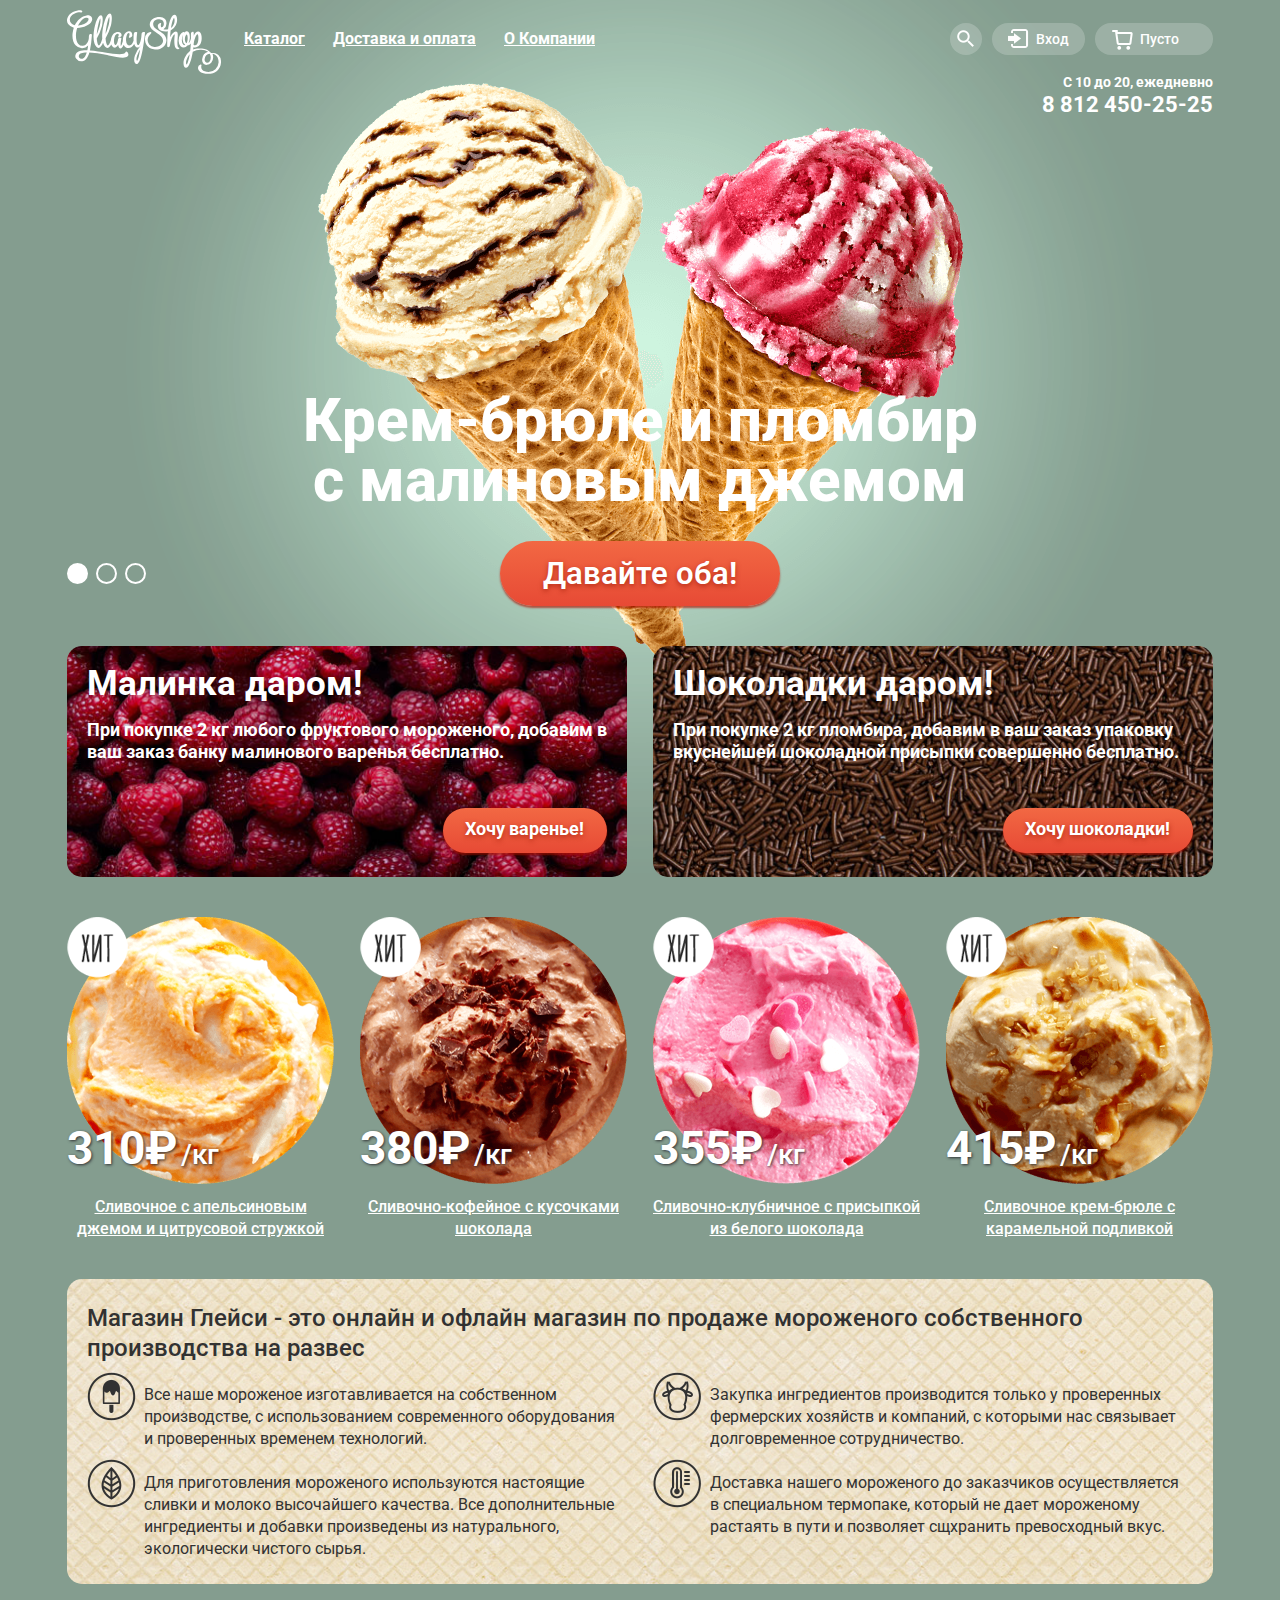
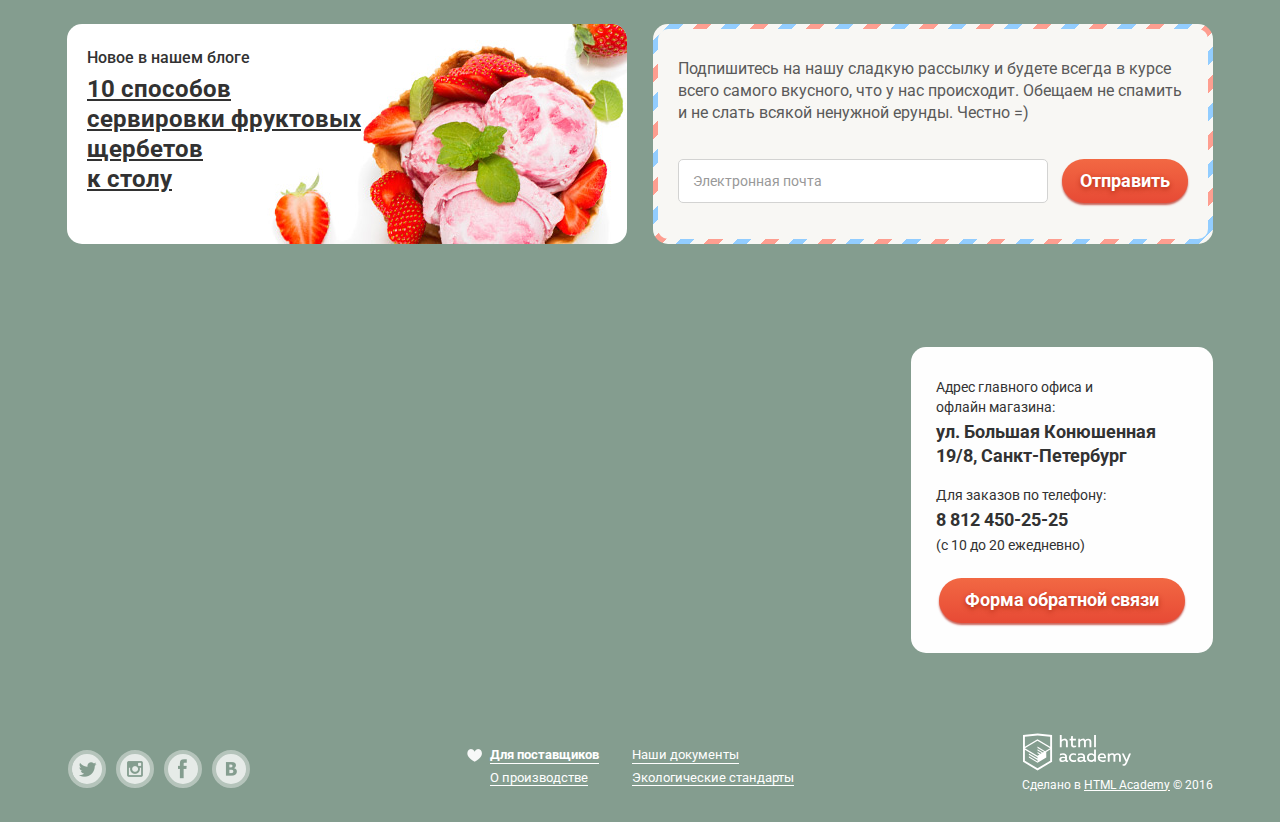
==== commit 9fe0e35a: "Проект подготовлен для финальной проверки" ====
--- a/index.html
+++ b/index.html
@@ -20,7 +20,7 @@
             </div>
             <nav class="main-navigation">
               <ul class="main-menu">
-                <li>
+                <li class="main-menu-section">
                   <a class="main-menu-item" href="#">Каталог</a>
                   <ul class="sub-menu">
                     <li>
@@ -30,20 +30,20 @@
                       <a href="catalog.html">Сливочное</a>
                     </li>
                     <li class="sub-menu-item">
-                      <a href="#">Щербеты</a>
+                      <a class="sub-menu-title" href="#">Щербеты</a>
                     </li>
                     <li class="sub-menu-item">
-                      <a href="#">Фруктовый лед</a>
+                      <a class="sub-menu-title" href="#">Фруктовый лед</a>
                     </li>
                     <li class="sub-menu-item">
-                      <a href="#">Меролин</a>
+                      <a class="sub-menu-title" href="#">Меролин</a>
                     </li>
                   </ul>
                 </li>
-                <li>
+                <li class="main-menu-section">
                   <a class="main-menu-item" href="#">Доставка и оплата</a>
                 </li>
-                <li>
+                <li class="main-menu-section">
                   <a class="main-menu-item" href="#">О компании</a>
                 </li>
               </ul>
@@ -80,7 +80,9 @@
                 </div> 
                 </div>
               </div>
-              <a class="cart empty" href="#">Пусто</a>
+              <div class="user-block-cart">
+                <a class="cart empty" href="#">Пусто</a>
+              </div>
             </div>
           </div>
         </header>
@@ -239,7 +241,9 @@
       </div>
     </div>
     <section class="map">
-      <div class="container clearfix">
+      <iframe src="https://www.google.com/maps/embed?pb=!1m18!1m12!1m3!1d1998.5989424123732!2d30.320894615727163!3d59.93879686904833!2m3!1f0!2f0!3f0!3m2!1i1024!2i768!4f13.1!3m3!1m2!1s0x4696310fca5ba729%3A0xea9c53d4493c879f!2z0JHQvtC70YzRiNCw0Y8g0JrQvtC90Y7RiNC10L3QvdCw0Y8g0YPQuy4sIDE5LCDQodCw0L3QutGCLdCf0LXRgtC10YDQsdGD0YDQsywgMTkxMTg2!5e0!3m2!1sru!2sru!4v1472973193138" allowfullscreen>
+      </iframe>
+      <div class="map-container clearfix">
         <div class="map-contacts">
           <p class="map-contacts-addres">
             Адрес главного офиса и<br> 
--- a/css/style.min.css
+++ b/css/style.min.css
@@ -1 +1 @@
-.clearfix::after,.full:before,.site-wrapper:after,.site-wrapper:before{content:""}.user-block a,body{font-family:Roboto,Arial,sans-serif}.btn,.slide-btn{text-shadow:0 2px 5px rgba(160,32,11,.76)}body{margin:0;padding:0;font-size:18px;line-height:1.2;color:#fff;font-weight:700;background-color:#849d8f}body>input[type=radio]{display:none}.clearfix::after{display:table;clear:both}.main-header{width:1200px;margin:0 auto}.container{width:1146px;margin:0 auto;padding:0 27px}.index-logo{float:left;width:154px;height:64px;margin-top:10px;margin-right:10px}.main-navigation{float:left;width:550px;min-height:74px;font-size:0}.main-menu,.sub-menu{margin:0;padding:0;list-style:none}.main-menu .sub-menu{position:absolute;display:none;top:60px;left:-6px;width:143px;border-radius:5px;background-color:#f8f7f4;box-shadow:-moz-0 20px 20px 0 rgba(0,0,0,.4);box-shadow:-webkit-0 20px 20px 0 rgba(0,0,0,.4);box-shadow:0 20px 20px 0 rgba(0,0,0,.4)}.main-menu>li{position:relative;display:inline-block;vertical-align:top;font-size:16px;line-height:18px}.main-menu>li:last-child{text-transform:capitalize}.main-menu a{display:block;margin:23px 0 18px;padding:7px 15px 7px 13px;color:#fff}.sub-menu a,.sub-menu p{display:inline-block;position:relative;vertical-align:top;padding:0;margin:0;font-size:14px;line-height:16px;text-decoration:none;color:#323232}.sub-menu p{min-width:117px;padding:10px 0 12px 14px;margin:0 6px;font-weight:700;border-bottom:1px solid #d1d0ce}.sub-menu .sub-menu-item{padding:6px 0;font-weight:400}.sub-menu a{padding-left:20px}.sub-menu li:last-child{padding-bottom:13px;border-radius:0 0 5px 5px}.main-menu .current,.main-menu-item:active,.main-menu-item:hover{margin-top:23px;padding:7px 15px 7px 13px;border-radius:30px;text-decoration:none}.sub-menu-item:hover{width:100%;background-color:#fbded7}.sub-menu-item:active{width:100%;background-color:#f6b5a5}.opened .sub-menu{display:block}.opened .sub-menu>a{background-color:#d07058;color:#fff}.main-menu-item:active,.main-menu-item:hover{background-color:#fff;color:#333}.main-menu-item:active{box-shadow:-moz-inset 0 2px 2px 0 #696969;box-shadow:-webkit-inset 0 2px 2px 0 #696969;box-shadow:inset 0 2px 2px 0 #696969}.form-enter,.form-search{box-shadow:-moz-0 20px 20px 0 rgba(0,0,0,.4);box-shadow:-webkit-0 20px 20px 0 rgba(0,0,0,.4)}.main-menu .current{position:relative;background-color:#d07058}.main-menu>li:hover .sub-menu{display:block;z-index:10}.user-block{position:relative;float:right;width:400px;text-align:right;padding-top:23px;font-size:0}.user-block-search{display:inline-block;vertical-align:top;position:relative}.form-search{position:absolute;display:none;width:340px;min-height:75px;background-color:#f8f7f4;border-radius:5px;top:37px;right:0;box-shadow:0 20px 20px 0 rgba(0,0,0,.4)}.form-search-field{position:relative;margin:20px 15px}.form-search input{position:relative;display:block;width:280px;padding:9px 14px;font-size:14px;line-height:24px;font-weight:400;border:1px solid #c7c6c5;border-radius:5px;outline:0;color:#999}.content-mail label,.form-enter label,.form-search label,.modal-content label{position:absolute;top:10px;left:15px;font-size:14px;line-height:24px;font-weight:400;color:#999}input[type=text]:hover,input[type=password]:hover,textarea:hover{padding:8px 13px;border:2px solid #c7c6c5}input[type=text]:focus,input[type=password]:focus,textarea:focus{padding:8px 13px;border:2px solid #5b9ddf}input[type=text]:focus+label,input[type=password]:focus+label,textarea:focus+label{top:-15px;font-size:11px;line-height:13px;font-weight:400;color:#5b9ddf}input[type=text]:valid+label,input[type=password]:valid+label,textarea:valid+label{top:-15px;font-size:11px;line-height:13px;font-weight:400;color:#999}.form-cart,.form-enter{top:37px;right:0;z-index:50}.user-block a{display:inline-block;position:relative;margin-left:10px;vertical-align:top;font-weight:500;font-size:14px;line-height:16px;color:#fff;text-decoration:none;border:none;outline:0;cursor:pointer;margin-bottom:5px}.search{width:32px;height:32px;border-radius:50%;background:url(../img/sprite.png) center no-repeat rgba(255,255,255,.2);background-position:-3px -1038px}.search:hover{background:url(../img/sprite.png) -3px -1075px no-repeat #fff;color:#323232}.user-block-search:hover .form-search{display:block}.enter{position:relative;padding:8px 16px 8px 44px;border-radius:32px;background:url(../img/sprite.png) center no-repeat rgba(255,255,255,.2);background-position:6px -344px}.user-block-enter{position:relative;display:inline-block;vertical-align:top}.form-enter{position:absolute;display:none;width:250px;padding:20px 14px;background-color:#f8f7f4;border-radius:5px;box-shadow:0 20px 20px 0 rgba(0,0,0,.4)}.cart,.form-enter .enter-btn,.form-enter input,.form-enter-field,.user-block-cart{position:relative}.form-enter input{width:220px;padding:9px 14px;margin-bottom:20px;color:#999;border-radius:5px;border:1px solid #c7c6c5;outline:0;font-size:14px;line-height:24px;font-weight:400}.form-enter .enter-btn{float:left;margin:0;padding:10px 25px;font-size:18px;line-height:24px;font-weight:700}.cart-item,.enter-link a{font-size:13px;font-weight:400}.form-enter .enter-link{position:relative;float:right;text-align:left;width:120px;min-height:44px}.enter-link a{margin-left:0;margin-bottom:0;line-height:24px;color:#323232;text-decoration:underline}.enter-link a:active,.enter-link a:hover{color:#ffbc9e}.cart-item,.empty:hover,.enter:hover,.user-block .full{color:#323232}.enter:hover{background:url(../img/sprite.png) 6px -383px no-repeat #fff}.user-block-enter:hover .form-enter{display:block}.user-block-cart{display:inline-block;vertical-align:top}.cart{padding:8px 34px 8px 45px;border-radius:32px;background:url(../img/sprite.png) center no-repeat rgba(255,255,255,.2);background-position:7px -3px}.empty:hover{background:url(../img/sprite.png) 6px -43px no-repeat #fff}.form-cart .cart-title{padding-top:15px}.form-cart{position:absolute;display:none;width:510px;padding:10px 15px;min-height:222px;border-radius:5px;background-color:#f8f7f4;box-shadow:-moz-0 20px 20px 0 rgba(0,0,0,.4);box-shadow:-webkit-0 20px 20px 0 rgba(0,0,0,.4);box-shadow:0 20px 20px 0 rgba(0,0,0,.4)}.cart-img1,.cart-img2{width:33px;height:34px}.user-block-cart:hover .form-cart{display:block}.form-cart table{border-bottom:1px solid #cacac7}td{padding:0}.cart-item-title{position:relative;padding-top:0;padding-right:30px}.cart-item p{margin:0}.cart-item{line-height:16px;border-collapse:collapse;border:none;text-align:left}.cart-img1{background:url(../img/sprite.png) -10px -513px no-repeat #f8f7f4}.cart-img2{background:url(../img/sprite.png) -10px -565px no-repeat #f8f7f4}.form-cart .row{padding-bottom:15px}.form-cart span{color:#a7a7a7}.form-cart-total{position:relative;text-align:right;width:100%;float:right;font-size:15px;line-height:18px;font-weight:700;color:#333}.form-cart .cart-btn{float:right;font-size:18px;line-height:24px;font-weight:700;padding:10px 15px}.full{position:relative;padding:8px 16px 8px 44px;border-radius:32px;background:url(../img/sprite.png) 9px -81px no-repeat #fff}.full:before{position:absolute;top:6px;left:15px;width:21px;height:20px;background:url(../img/sprite.png) -10px -50px no-repeat}.main-contacts{float:right;min-width:170px;min-height:40px;text-align:right}.map-contacts-btn,.product-title,.slider{text-align:center}.main-contacts-worktime{margin:0 0 3px;font-size:14px;line-height:16px;font-weight:700}.main-contacts-phone{margin:0;font-size:22px;line-height:24px;font-weight:700;text-decoration:none}.site-wrapper{min-width:1200px;background-repeat:no-repeat;background-position:top center}.site-wrapper:after,.site-wrapper:before{visibility:hidden;background-image:url(../img/slide-2.png)}.content-wrapper{width:1200px;margin:0 auto;padding:0}.slider{position:relative;padding-top:270px;margin-bottom:40px;color:#fff}.slide{display:none}.slide-btn,.slider-controls label{display:inline-block;vertical-align:top}.slide-title{width:700px;margin:4px auto 30px;font-weight:800;font-size:60px;line-height:60px}.slide-btn{padding:12px 43px;font-weight:600;font-size:31px;line-height:41px;color:#fff;text-decoration:none;background:#f26843;background:-moz-linear-gradient(top,#f26843 0,#e74a35 100%);background:-webkit-linear-gradient(top,#f26843 0,#e74a35 100%);background:linear-gradient(to bottom,#f26843 0,#e74a35 100%);border-radius:100px;box-shadow:-moz-0 2px 2px rgba(172,16,0,.64);box-shadow:-webkit-0 2px 2px rgba(172,16,0,.64);box-shadow:0 2px 2px rgba(172,16,0,.64)}.slide-btn:hover{background:-moz-linear-gradient(top,#f58669 0,#ec6f5e 100%);background:-webkit-linear-gradient(top,#f58669 0,#ec6f5e 100%);background:linear-gradient(to bottom,#f58669 0,#ec6f5e 100%);box-shadow:-moz-0 2px 2px rgba(172,16,0,1);box-shadow:-webkit-0 2px 2px rgba(172,16,0,1);box-shadow:0 2px 2px rgba(172,16,0,1)}.slide-btn:active{background:-moz-linear-gradient(top,#d84732 0,#e1613e 100%);background:-webkit-linear-gradient(top,#d84732 0,#e1613e 100%);background:linear-gradient(to bottom,#d84732 0,#e1613e 100%);box-shadow:-moz-inset 0 2px 2px rgba(172,16,0,1);box-shadow:-webkit-inset 0 2px 2px rgba(172,16,0,1);box-shadow:inset 0 2px 2px rgba(172,16,0,1)}.slider-controls{position:absolute;bottom:22px;left:0;z-index:20;font-size:0}.slider-controls label{width:17px;height:17px;margin-right:8px;background-color:transparent;border:2px solid #fff;border-radius:50%;cursor:pointer}#btn-1:checked~.site-wrapper #slide1,#btn-2:checked~.site-wrapper #slide2,#btn-3:checked~.site-wrapper #slide3{display:block}.btn,.product{display:inline-block;vertical-align:top}#btn-1:checked~.site-wrapper{background-color:#849d8f;background-image:url(../img/slide-1.png)}#btn-1:checked~.main-footer{background-color:#849d8f}#btn-2:checked~.site-wrapper{background-color:#8996a6;background-image:url(../img/slide-2.png)}#btn-2:checked~.main-footer{background-color:#8996a6}#btn-3:checked~.site-wrapper{background-color:#9d8b84;background-image:url(../img/slide-3.png)}#btn-3:checked~.main-footer{background-color:#9d8b84}#btn-1:checked~.site-wrapper label[for=btn-1],#btn-2:checked~.site-wrapper label[for=btn-2],#btn-3:checked~.site-wrapper label[for=btn-3]{background-color:#fff}.slider-controls label:hover{background-color:#b2c1b7}.special-offer{margin-bottom:40px}.information{float:left;width:520px;padding-left:20px;padding-right:20px;min-height:22px;margin-right:26px;border-radius:15px}.information:nth-child(2n){margin-right:0}.offer-raspberries{background:url(../img/bg-raspberry.jpg) 50% 0 no-repeat #c24f70;background-size:cover}.offer-chocolate{background:url(../img/bg-chocolate.jpg) 50% 0 no-repeat #774f3a;background-size:cover}.offer-title{margin:0 0 15px;padding-top:17px;font-size:35px;line-height:41px;font-weight:700;color:#fff}.btn,.offer-describe{font-size:18px;color:#fff}.offer-describe{margin:0 0 45px;line-height:22px;font-weight:700}.btn,.product-btn{line-height:24px;font-weight:700}.btn{padding:10px 22px 11px;background:#f26843;background:-moz-linear-gradient(top,#f26843 0,#e74a35 100%);background:-webkit-linear-gradient(top,#f26843 0,#e74a35 100%);background:linear-gradient(to bottom,#f26843 0,#e74a35 100%);border-radius:50px;box-shadow:-moz-0 2px 2px rgba(172,16,0,.64);box-shadow:-webkit-0 2px 2px rgba(172,16,0,.64);box-shadow:0 2px 2px rgba(172,16,0,.64);text-decoration:none;background-color:#000;border:none;outline:0;cursor:pointer}.price,.price-per-kg{text-shadow:1px 1px 3px #313235;font-family:Roboto,Arial,sans-serif}.btn:hover{background:-moz-linear-gradient(top,#f58669 0,#ec6f5e 100%);background:-webkit-linear-gradient(top,#f58669 0,#ec6f5e 100%);background:linear-gradient(to bottom,#f58669 0,#ec6f5e 100%);box-shadow:-moz-0 2px 2px rgba(172,16,0,1);box-shadow:-webkit-0 2px 2px rgba(172,16,0,1);box-shadow:0 2px 2px rgba(172,16,0,1)}.btn:active{background:-moz-linear-gradient(top,#d84732 0,#e1613e 100%);background:-webkit-linear-gradient(top,#d84732 0,#e1613e 100%);background:linear-gradient(to bottom,#d84732 0,#e1613e 100%);box-shadow:-moz-inset 0 2px 2px rgba(172,16,0,1);box-shadow:-webkit-inset 0 2px 2px rgba(172,16,0,1);box-shadow:inset 0 2px 2px rgba(172,16,0,1)}.offer-get{float:right;margin-bottom:24px}.offer-btn{padding:9px 23px 12px 22px}.products-hit{font-size:0}.product-kind{min-height:1086px;font-size:0;margin-bottom:42px}.product{position:relative;width:267px;min-height:327px;margin-right:26px;margin-bottom:35px;font-size:16px}.product:hover .product-hidden{position:relative;z-index:30;border-radius:5px;background-color:rgba(255,255,255,.3);box-shadow:-moz-0 20px 20px 0 rgba(0,0,0,.4);box-shadow:-webkit-0 20px 20px 0 rgba(0,0,0,.4);box-shadow:0 20px 20px 0 rgba(0,0,0,.4);margin:-7px -13px -72px;padding:7px 13px 72px}.hit:before,.product-view{position:absolute;z-index:50}.product:hover .product-view{display:block}.product-view{display:none;bottom:0;left:0;width:293px;min-height:70px;border-radius:5px}.breadcrumbs li,.content-mail-field,.features-item,.filter-criterion,.footer-about-us a,.map-contacts span,.social-btn,.social-btn a{display:inline-block;vertical-align:top}.product-btn{position:absolute;top:4px;left:45px;font-size:18px;color:#fefefe;padding:10px 17px;border:50px}.about-us-prod:before,.hit:before{content:"";top:0;left:0}.blog,.features,.mail{border-radius:15px}.hit:before{width:61px;height:61px;background:url(../img/hit.png) no-repeat}.product:nth-child(4n){margin-right:0}.product-main-info{position:relative;height:267px;margin-bottom:12px}.product-price{position:absolute;width:267px;min-height:45px;bottom:8px;z-index:20}.price{font-size:46px;font-weight:700;color:#fff}.price-per-kg{font-size:28px;font-weight:500;color:#fff}.product-title{position:relative;margin-bottom:3px}.product-title a{font-size:16px;line-height:22px;font-weight:500;color:#fff}.product-title a:active,.product-title a:hover{color:#e84d37;text-decoration:none}.features{min-height:282px;padding-bottom:23px;margin-bottom:40px;font-size:0;background:url(../img/pattern-wafer.jpg) #ede1c5}.features-title{margin:0;padding:24px 20px 9px;font-size:24px;line-height:30px;font-weight:500;font-family:Roboto,Arial,sans-serif;color:#323232}.blog-new,.features-item{font-size:16px;line-height:22px;color:#323232}.features-description{padding:0 20px}.features-item{position:relative;width:483px;min-height:75px;margin:0 26px 0 0;padding-left:57px;font-weight:400;font-family:Roboto,Arial,sans-serif}.delivery::before,.ingredient::before,.quality::before,.technology::before{content:"";position:absolute;top:0;left:0;width:50px;height:50px}.ingredient,.technology{padding-top:12px}.delivery,.quality{padding-top:13px}.technology::before{background:url(../img/sprite.png) -10px -619px no-repeat}.ingredient::before{background:url(../img/sprite.png) -10px -281px no-repeat}.quality::before{background:url(../img/sprite.png) -10px -740px no-repeat}.delivery::before{background:url(../img/sprite.png) -10px -1169px no-repeat}.features-item:nth-child(2n){margin-right:0}.communication{margin-bottom:40px}.blog{float:left;width:520px;padding:0 20px 20px;margin-right:26px;min-height:200px;background:url(../img/bg-strawberry.jpg) 50% 0 no-repeat #fff;background-size:cover}.blog-new{margin-top:23px;margin-bottom:5px;font-weight:500}.blog-news{width:285px}.blog-news a{font-size:24px;line-height:30px;font-weight:700;color:#323232}.content-mail input,.delivery-mail{font-size:16px;font-family:Roboto,Arial,sans-serif}.blog-news a:active,.blog-news a:hover{color:#e84d37}.mail{background:-moz-repeating-linear-gradient(-45deg,#f8f7f4,#f8f7f4 10px,#92cdff 10px,#92cdff 20px,#f8f7f4 20px,#f8f7f4 30px,#fe9e90 30px,#fe9e90 40px);background:-webkit-repeating-linear-gradient(-45deg,#f8f7f4,#f8f7f4 10px,#92cdff 10px,#92cdff 20px,#f8f7f4 20px,#f8f7f4 30px,#fe9e90 30px,#fe9e90 40px);background:repeating-linear-gradient(-45deg,#f8f7f4,#f8f7f4 10px,#92cdff 10px,#92cdff 20px,#f8f7f4 20px,#f8f7f4 30px,#fe9e90 30px,#fe9e90 40px);float:left;width:560px;min-height:220px}.content-mail{position:relative;margin:5px;width:510px;min-height:175px;padding-left:20px;padding-right:20px;padding-bottom:35px;border-radius:10px;background-color:#f8f7f4}.content-mail-field{position:relative}.content-mail input{width:340px;padding:9px 14px;line-height:24px;font-weight:400;color:#999;background-color:#fff;border:1px solid #d3d3d2;border-radius:5px;outline:0}.btn-mail{float:right;padding:10px 18px}.delivery-mail{margin:0 0 35px;padding-top:29px;font-weight:400;line-height:22px;color:#5a5a5a}.map{min-width:1200px;min-height:370px;padding-top:60px;background:url(../img/bg-map.jpg) no-repeat #ece5c8;background-size:cover}.map-contacts{float:right;width:252px;min-height:245px;padding:30px 25px;border-radius:15px;background-color:#fefefe}.map-contacts p{font-size:14px;line-height:20px;font-weight:400;color:#323232}.map-contacts span{margin:3px 0;font-size:18px;line-height:24px;font-weight:700;color:#323232}.map-contacts-addres{margin:0 0 14px}.map-contacts-phone{margin:0 0 23px}.btn-map{padding:10px 26px 11px}.main-footer{margin:0 auto;padding-top:19px;padding-bottom:25px}.footer-social{float:left;width:200px;min-height:60px;margin-right:200px;font-size:0}.social-btn{width:40px;height:40px;margin-top:16px;margin-right:8px}.social-btn a{width:30px;height:30px;margin-top:1px;margin-left:1px;border:4px solid #c2cec7;border-radius:50%}.social-btn-tw{opacity:.8;background:url(../img/sprite.png) -11px -1239px no-repeat}.social-btn-inst{opacity:.8;background:url(../img/sprite.png) -11px -689px no-repeat}.social-btn-fb{opacity:.8;background:url(../img/sprite.png) -11px -429px no-repeat}.social-btn-vk{opacity:.8;background:url(../img/sprite.png) -11px -1291px no-repeat}.social-btn a:hover{margin:0;opacity:1;border:5px solid #dbe3de}.social-btn a:active{margin:0;opacity:.8;border:5px solid #d9e1dd;box-shadow:-moz-inset 0 2px 2px 0 #888;box-shadow:-webkit-inset 0 2px 2px 0 #888;box-shadow:inset 0 2px 2px 0 #888}.footer-about-us{float:left;min-width:400px;min-height:50px;padding-top:14px;font-size:0}.about-us-prod{position:relative;float:left;width:112px;min-height:50px;padding-left:23px;margin-right:30px}.about-us-prod:before{position:absolute;width:20px;height:20px;background:url(../img/sprite.png) -10px -478px no-repeat}.about-us-doc{float:left;width:235px;min-height:40px}.footer-about-us a{font-size:13px;font-weight:400;color:#fff;text-decoration:none;border-bottom:1px solid #fff}.footer-about-us a:nth-child(2n){margin-top:6px}.footer-about-us a:active,.footer-about-us a:hover{color:#ffbc9e;border-color:#ffbc9e}.about-us-prod a:first-child{font-weight:700}.footer-copyright{float:right;width:190px;min-height:45px}.footer-copyright img{margin-left:1px}.footer-copyright a,.footer-copyright p{margin:0;font-size:12px;line-height:18px;font-weight:400;color:#fff}.footer-copyright a:active,.footer-copyright a:hover{color:#ffbc9e}.catalog-main-title{margin:0;font-size:35px;line-height:41px;font-weight:700}.main-information{min-height:80px;margin-bottom:25px}.main-pathway{float:left;width:600px;font-size:0;padding-top:25px;text-align:left}.main-pathway ul{margin:0;padding:0;list-style:none}.breadcrumbs li{margin:0;padding:0;min-height:20px}.breadcrumbs li,.breadcrumbs-item{font-size:14px;line-height:16px;font-weight:400;color:#fff}.breadcrumbs-item{position:relative;margin-right:21px;text-decoration:none}.breadcrumbs-item:after{content:"»";text-align:center;position:absolute;width:21px;height:16px}.breadcrumbs-item:before{content:"";position:absolute;top:16px;width:100%;height:1px;background-color:#fff}.breadcrumbs-item:active,.breadcrumbs-item:hover{color:#ffbc9e}.breadcrumbs-item:hover:before{background-color:#ffbc9e}.breadcrumbs-item:hover:after{color:#fff}.filter{min-height:130px;font-size:0;margin-bottom:41px}.filter-criterion{min-height:37px;margin-right:15px;margin-bottom:15px;font-size:14px}.filter-criterion:nth-child(1n+4){margin-bottom:0}.filter-criterion fieldset{margin:0;padding:0;border:none}.filter-criterion legend{margin-left:16px;font-size:14px;line-height:16px;font-weight:500;color:#fff}.filter-btn,.filter-sorting select{font-size:16px;line-height:18px;font-weight:500}.filter-sorting{width:194px;height:36px;margin-top:6px;border-radius:36px;overflow:hidden;background:url(../img/sprite.png) no-repeat rgba(255,255,255,.2);background-position:160px -1102px}.filter-sorting select{width:215px;height:36px;background:0 0;background:rgba(0,0,0,0);-webkit-appearance:none;border:none;outline:0;color:#fff;padding-left:15px}.filter-sorting:hover{background:url(../img/sprite.png) 160px -1127px no-repeat #fff;color:#323232}.filter-sorting select:hover{color:#323232}.filter-criterion .range{position:relative;padding:16px 15px;margin-top:8px;border-radius:36px;background-color:rgba(255,255,255,.2);cursor:pointer}.range .range-stripe{position:relative;z-index:1;width:188px;height:4px;background-color:#d1dad3}.range .range-stripe-shaded{position:absolute;top:16px;left:35px;width:110px;height:4px;z-index:10;background-color:#f8f7f4}.range .range-toggle{position:absolute;top:8px;width:20px;height:20px;border-radius:50%;z-index:20;box-shadow:-moz-0 1px 1px 0 rgba(0,0,0,.1);box-shadow:-webkit-0 1px 1px 0 rgba(0,0,0,.1);box-shadow:0 1px 1px 0 rgba(0,0,0,.1);background-color:#f8f7f4}.filter-fat,.filter-filler{border-radius:36px;background-color:rgba(255,255,255,.2)}.range .first{left:35px}.range .second{right:65px}.range .first:hover{top:6px;left:33px;width:24px;height:24px}.range .second:hover{top:6px;right:63px;width:24px;height:24px}.filter-fat{padding:6px 1px 8px 16px;margin-top:8px}.filter-filler{padding:7px 2px 8px 16px;margin-top:7px}input[type=checkbox],input[type=radio]{display:none;margin:0;padding:0}input[type=checkbox]+label:nth-child(6){margin-right:21px}input[type=checkbox]+label,input[type=radio]+label{margin-right:15px;font-size:16px;line-height:18px;font-weight:500;color:#fff;vertical-align:bottom;cursor:pointer}input[type=radio]+label::before{content:"";display:inline-block;vertical-align:top;height:21px;width:21px;margin-right:10px;background:url(../img/sprite.png) -10px -877px no-repeat}input[type=radio]+label:hover::before{background:url(../img/sprite.png) -10px -919px no-repeat}input[type=radio]:checked+label::before,input[type=radio]:checked:disabled+label::before{background:url(../img/sprite.png) -10px -961px no-repeat}input[type=radio]:checked+label:hover::before{background:url(../img/sprite.png) -10px -1003px no-repeat}input[type=radio]:disabled+label:hover::before{opacity:.4;background:url(../img/sprite.png) -10px -919px no-repeat}input[type=radio]:checked:disabled+label:hover::before{opacity:.4;background:url(../img/sprite.png) -10px -1003px no-repeat}input[type=checkbox]+label::before{content:"";display:inline-block;vertical-align:top;height:20px;width:20px;margin-right:13px;background:url(../img/sprite.png) -10px -121px no-repeat}input[type=checkbox]+label:hover::before{background:url(../img/sprite.png) -10px -161px no-repeat}input[type=checkbox]:checked+label::before{background:url(../img/sprite.png) -10px -201px no-repeat}input[type=checkbox]:checked+label:hover::before{background:url(../img/sprite.png) -10px -241px no-repeat}input[type=radio]:disabled+label::before{opacity:.4;background:url(../img/sprite.png) -10px -121px no-repeat}input[type=checkbox]:disabled+label:hover::before{opacity:.4;background:url(../img/sprite.png) -10px -161px no-repeat}input[type=checkbox]:checked:disabled+label::before{opacity:.4;background:url(../img/sprite.png) -10px -201px no-repeat}input[type=checkbox]:checked:disabled+label:hover::before{opacity:.4;background:url(../img/sprite.png) -10px -241px no-repeat}.filter-btn{margin-top:22px;padding:6px 28px 7px;background-color:rgba(255,255,255,.2);border:2px solid #fff;border-radius:36px;color:#fff;text-decoration:none;outline:0;cursor:pointer}.filter-btn:active,.filter-btn:hover{padding:9px 30px;border:none;color:#323232}.filter-btn:hover{background-color:#fff}.filter-btn:active{background-color:#eaeaea;box-shadow:-moz-inset 0 1px 0 1px #696969;box-shadow:-webkit-inset 0 1px 0 1px #696969;box-shadow:inset 0 1px 0 1px #696969}.pagination{min-height:55px;text-align:right;font-size:0;border-bottom:1px solid rgba(255,255,255,.3)}.pagination a{display:inline-block;vertical-align:top;text-align:center;width:26px;height:26px;margin-left:3px;text-decoration:none;font-size:16px;line-height:26px;font-weight:500;color:#fff}.pagination .selected,.pagination a:hover{border-radius:50%;background-color:#fff;color:#323232}.pagination a:active{border-radius:50%;background-color:rgba(255,255,255,.2);color:#fff}.pagination .narrow-next,.pagination .narrow-prev{font-size:30px;line-height:20px}.pagination .narrow-next{margin-right:-9px;margin-left:7px}.pagination .narrow-prev{margin-right:3px}.pagination .disabled{color:rgba(255,255,255,.2)}@keyframes bounce{0%{transform:-moz-translateY(-2000px);transform:-webkit-translateY(-2000px);transform:translateY(-2000px)}70%{transform:-moz-translateY(30px);transform:-webkit-translateY(30px);transform:translateY(30px)}90%{transform:-moz-translateY(-10px);transform:-webkit-translateY(-10px);transform:translateY(-10px)}100%{transform:-moz-translateY(0);transform:-webkit-translateY(0);transform:translateY(0)}}@keyframes shake{0%,100%{transform:-moz-translateX(0);transform:-webkit-translateX(0);transform:translateX(0)}10%,30%,50%,70%,90%{transform:-moz-translateX(-10px);transform:-webkit-translateX(-10px);transform:translateX(-10px)}20%,40%,60%,80%{transform:-moz-translateX(10px);transform:-webkit-translateX(10px);transform:translateX(10px)}}.modal-fixed-overlay{position:fixed;overflow:auto;display:none;z-index:100;left:0;top:0;width:100%;height:100%;background-color:rgba(0,0,0,.3)}.modal-content{position:absolute;display:inline-block;vertical-align:top;top:50%;left:50%;width:428px;min-height:442px;padding:0 25px;margin-left:-239px;margin-top:-221px;background-color:#f8f7f4;border-radius:10px;animation:-moz-bounce .6s;animation:-webkit-bounce .6s;animation:bounce .6s}.modal-content-show{display:block}.modal-content-close,.modal-title{display:inline-block;vertical-align:top}.modal-error{animation:-moz-shake .6s;animation:-webkit-shake .6s;animation:shake .6s}.modal-content-title{position:relative}.modal-title{float:left;font-size:24px;line-height:28px;font-weight:500;color:#323232;margin:20px 0 23px}.modal-content-close{position:absolute;top:15px;right:0;width:21px;height:21px;font-size:0;background-color:transparent;border:0;outline:0;cursor:pointer}.modal-content input,.modal-text-field{outline:0;padding:9px 14px;margin-bottom:20px;font-size:16px;font-weight:400;color:#999;line-height:24px}.modal-content-close::after,.modal-content-close::before{content:"";position:absolute;width:21px;height:2px;background-color:#000;border-radius:1px}.modal-btn,.modal-comment,.modal-field,.modal-text-field{position:relative}.modal-content-close::before{transform:-moz-rotate(45deg);transform:-webkit-rotate(45deg);transform:rotate(45deg)}.modal-content-close::after{transform:-moz-rotate(-45deg);transform:-webkit-rotate(-45deg);transform:rotate(-45deg)}.modal-content input{position:relative;display:block;width:237px;border:1px solid #c7c6c5;border-radius:5px}.modal-text-field{overflow:auto;resize:none;width:398px;min-height:135px;border:1px solid #c7c6c5;border-radius:5px}.modal-btn{float:right;margin-bottom:25px;padding:10px 24px;font-size:18px;line-height:24px;font-weight:700}.sprite{background-image:url(spritesheet.png);background-repeat:no-repeat;display:block}.sprite-icon-cart{width:21px;height:20px;background-position:-10px -10px}.sprite-icon-cart-black{width:21px;height:20px;background-position:-10px -50px}.sprite-icon-cart-full{width:16px;height:11px;background-position:-10px -90px}.sprite-icon-checkbox1{width:20px;height:20px;background-position:-10px -121px}.sprite-icon-checkbox2{width:20px;height:20px;background-position:-10px -161px}.sprite-icon-checkbox3{width:20px;height:20px;background-position:-10px -201px}.sprite-icon-checkbox4{width:20px;height:20px;background-position:-10px -241px}.sprite-icon-cow{width:48px;height:49px;background-position:-10px -281px}.sprite-icon-enter{width:21px;height:19px;background-position:-10px -350px}.sprite-icon-enter-black{width:21px;height:19px;background-position:-10px -389px}.sprite-icon-fb{width:32px;height:32px;background-position:-10px -428px}.sprite-icon-heart{width:15px;height:13px;background-position:-10px -480px}.sprite-icon-ice-1{width:33px;height:33px;background-position:-10px -513px}.sprite-icon-ice-2{width:33px;height:33px;background-position:-10px -566px}.sprite-icon-ice-cream{width:49px;height:49px;background-position:-10px -619px}.sprite-icon-inst{width:32px;height:32px;background-position:-10px -688px}.sprite-icon-leaf{width:49px;height:49px;background-position:-10px -740px}.sprite-icon-next{width:9px;height:14px;background-position:-10px -809px}.sprite-icon-prev{width:9px;height:14px;background-position:-10px -843px}.sprite-icon-radio1{width:21px;height:22px;background-position:-10px -877px}.sprite-icon-radio2{width:21px;height:22px;background-position:-10px -919px}.sprite-icon-radio3{width:21px;height:22px;background-position:-10px -961px}.sprite-icon-radio4{width:21px;height:22px;background-position:-10px -1003px}.sprite-icon-search{width:17px;height:17px;background-position:-10px -1045px}.sprite-icon-search-black{width:17px;height:17px;background-position:-10px -1082px}.sprite-icon-select-narrow{width:9px;height:5px;background-position:-10px -1119px}.sprite-icon-select-narrow-black{width:9px;height:5px;background-position:-10px -1144px}.sprite-icon-thermometer{width:48px;height:49px;background-position:-10px -1169px}.sprite-icon-tw{width:33px;height:32px;background-position:-10px -1238px}.sprite-icon-vk{width:32px;height:32px;background-position:-10px -1290px}+.clearfix::after,.full:before,.site-wrapper:after,.site-wrapper:before{content:""}.user-block a,body{font-family:Roboto,Arial,sans-serif}.btn,.slide-btn{text-shadow:0 2px 5px rgba(160,32,11,.76)}body{margin:0;padding:0;font-size:18px;line-height:1.2;color:#fff;font-weight:700;background-color:#849d8f}body>input[type=radio]{display:none}.clearfix::after{display:table;clear:both}.main-header{width:1200px;margin:0 auto}.container{width:1146px;margin:0 auto;padding:0 27px}.index-logo{float:left;width:154px;height:64px;margin-top:10px;margin-right:10px}.main-navigation{float:left;width:550px;min-height:74px;font-size:0}.main-menu,.sub-menu{margin:0;padding:0;list-style:none}.main-menu{padding-top:23px}.main-menu .sub-menu{position:absolute;display:none;top:37px;left:-6px;width:143px;border-radius:5px;background-color:#f8f7f4;box-shadow:-moz-0 20px 20px 0 rgba(0,0,0,.4);box-shadow:-webkit-0 20px 20px 0 rgba(0,0,0,.4);box-shadow:0 20px 20px 0 rgba(0,0,0,.4)}.main-menu-section{position:relative;display:inline-block;vertical-align:top;font-size:16px;line-height:18px}.main-menu-section:last-child{text-transform:capitalize}.main-menu-item{display:block;margin-bottom:5px;padding:7px 15px 7px 13px;color:#fff}.sub-menu a,.sub-menu p{display:inline-block;position:relative;vertical-align:top;padding:0;margin:0;font-size:14px;line-height:16px;text-decoration:none;color:#323232}.opened,.opened .sub-menu-title{color:#fff}.sub-menu p{min-width:117px;padding:10px 0 12px 14px;margin:0 6px;font-weight:700;border-bottom:1px solid #d1d0ce}.opened,.sub-menu-item{padding:6px 0;font-weight:400}.sub-menu a{padding-left:20px}.sub-menu-item:last-child{padding-bottom:13px;border-radius:0 0 5px 5px}.sub-menu-item:hover{width:100%;background-color:#fbded7}.sub-menu-item:active{width:100%;background-color:#f6b5a5}.opened{background-color:#d07058}.main-menu-item:active,.main-menu-section:hover .main-menu-item{padding:7px 15px 7px 13px;border-radius:30px;text-decoration:none;background-color:#fff;color:#333}.main-menu-item:active{box-shadow:-moz-inset 0 2px 2px 0 #696969;box-shadow:-webkit-inset 0 2px 2px 0 #696969;box-shadow:inset 0 2px 2px 0 #696969}.form-enter,.form-search{box-shadow:-moz-0 20px 20px 0 rgba(0,0,0,.4);box-shadow:-webkit-0 20px 20px 0 rgba(0,0,0,.4)}.main-menu .current{position:relative;padding:7px 15px 7px 13px;border-radius:30px;text-decoration:none;background-color:#d07058}.main-menu-section:hover .sub-menu{display:block;z-index:10}.user-block{position:relative;float:right;width:400px;text-align:right;padding-top:23px;font-size:0}.user-block-search{display:inline-block;vertical-align:top;position:relative}.form-search{position:absolute;display:none;width:340px;min-height:75px;background-color:#f8f7f4;border-radius:5px;top:37px;right:0;box-shadow:0 20px 20px 0 rgba(0,0,0,.4)}.form-search-field{position:relative;margin:20px 15px}.form-search input{position:relative;display:block;width:310px;height:44px;padding:0 14px;font-size:14px;line-height:24px;font-weight:400;border:1px solid #c7c6c5;border-radius:5px;outline:0;color:#999;box-sizing:border-box}.content-mail label,.form-enter label,.form-search label,.modal-content label{position:absolute;top:10px;left:15px;font-size:14px;line-height:24px;font-weight:400;color:#999}input[type=text]:hover,input[type=password]:hover,textarea:hover{padding:0 13px;border:2px solid #c7c6c5;box-sizing:border-box}input[type=text]:focus,input[type=password]:focus,textarea:focus{padding:0 13px;border:2px solid #5b9ddf;box-sizing:border-box}input[type=text]:focus+label,input[type=password]:focus+label,textarea:focus+label{top:-15px;font-size:11px;line-height:13px;font-weight:400;color:#5b9ddf}input[type=text]:valid+label,input[type=password]:valid+label,textarea:valid+label{top:-15px;font-size:11px;line-height:13px;font-weight:400;color:#999}.form-cart,.form-enter{top:37px;right:0;z-index:50}.user-block a{display:inline-block;position:relative;margin-left:10px;vertical-align:top;font-weight:500;font-size:14px;line-height:16px;color:#fff;text-decoration:none;border:none;outline:0;cursor:pointer;margin-bottom:5px}.search{width:32px;height:32px;border-radius:50%;background:url(../img/sprite.png) center no-repeat rgba(255,255,255,.2);background-position:-3px -1038px}.user-block-search:hover .search{background:url(../img/sprite.png) -3px -1075px no-repeat #fff;color:#323232}.user-block-search:hover .form-search{display:block}.enter{position:relative;padding:8px 16px 8px 44px;border-radius:32px;background:url(../img/sprite.png) center no-repeat rgba(255,255,255,.2);background-position:6px -344px}.form-enter,.form-enter input{width:250px;border-radius:5px}.user-block-enter{position:relative;display:inline-block;vertical-align:top}.form-enter{position:absolute;display:none;padding:20px 14px;background-color:#f8f7f4;box-shadow:0 20px 20px 0 rgba(0,0,0,.4)}.cart,.form-enter .enter-btn,.form-enter input,.form-enter-field,.user-block-cart{position:relative}.form-enter input{height:44px;padding:0 14px;margin-bottom:20px;color:#999;border:1px solid #c7c6c5;outline:0;font-size:14px;line-height:24px;font-weight:400;box-sizing:border-box}.form-enter .enter-btn{float:left;margin:0;padding:10px 25px;font-size:18px;line-height:24px;font-weight:700}.cart-item,.enter-link a{font-size:13px;font-weight:400}.form-enter .enter-link{position:relative;float:right;text-align:left;width:120px;min-height:44px}.enter-link a{margin-left:0;margin-bottom:0;line-height:24px;color:#323232;text-decoration:underline}.breadcrumbs-item,.btn,.filter-btn,.footer-about-us a,.main-contacts-phone,.pagination a,.slide-btn{text-decoration:none}.enter-link a:active,.enter-link a:hover{color:#ffbc9e}.cart-item,.empty:hover,.user-block .full{color:#323232}.user-block-enter:hover .enter{background:url(../img/sprite.png) 6px -383px no-repeat #fff;color:#323232}.user-block-enter:hover .form-enter{display:block}.user-block-cart{display:inline-block;vertical-align:top}.cart{padding:8px 34px 8px 45px;border-radius:32px;background:url(../img/sprite.png) center no-repeat rgba(255,255,255,.2);background-position:7px -3px}.empty:hover{background:url(../img/sprite.png) 6px -43px no-repeat #fff}.form-cart .cart-title{padding-top:15px}.form-cart{position:absolute;display:none;width:510px;padding:10px 15px;min-height:222px;border-radius:5px;background-color:#f8f7f4;box-shadow:-moz-0 20px 20px 0 rgba(0,0,0,.4);box-shadow:-webkit-0 20px 20px 0 rgba(0,0,0,.4);box-shadow:0 20px 20px 0 rgba(0,0,0,.4)}.cart-img1,.cart-img2{width:33px;height:34px}.user-block-cart:hover .form-cart{display:block}.form-cart table{border-bottom:1px solid #cacac7}td{padding:0}.cart-item-title{position:relative;padding-top:0;padding-right:30px}.cart-item p{margin:0}.cart-item{line-height:16px;border-collapse:collapse;border:none;text-align:left}.cart-img1{background:url(../img/sprite.png) -10px -513px no-repeat #f8f7f4}.cart-img2{background:url(../img/sprite.png) -10px -565px no-repeat #f8f7f4}.form-cart .row{padding-bottom:15px}.form-cart span{color:#a7a7a7}.form-cart-total{position:relative;text-align:right;width:100%;float:right;font-size:15px;line-height:18px;font-weight:700;color:#333}.form-cart .cart-btn{float:right;font-size:18px;line-height:24px;font-weight:700;padding:10px 15px}.full{position:relative;padding:8px 16px 8px 44px;border-radius:32px;background:url(../img/sprite.png) 9px -81px no-repeat #fff}.full:before{position:absolute;top:6px;left:15px;width:21px;height:20px;background:url(../img/sprite.png) -10px -50px no-repeat}.main-contacts{float:right;min-width:170px;min-height:40px;text-align:right}.map-contacts-btn,.product-title,.slider{text-align:center}.main-contacts-worktime{margin:0 0 3px;font-size:14px;line-height:16px;font-weight:700}.main-contacts-phone{margin:0;font-size:22px;line-height:24px;font-weight:700}.site-wrapper{min-width:1200px;background-repeat:no-repeat;background-position:top center}.site-wrapper:after,.site-wrapper:before{visibility:hidden;background-image:url(../img/slide-2.png)}.content-wrapper{width:1200px;margin:0 auto;padding:0}.slider{position:relative;padding-top:270px;margin-bottom:40px;color:#fff}.slide{display:none}.slide-btn,.slider-controls label{display:inline-block;vertical-align:top}.slide-title{width:700px;margin:4px auto 30px;font-weight:800;font-size:60px;line-height:60px}.slide-btn{padding:12px 43px;font-weight:600;font-size:31px;line-height:41px;color:#fff;background:#f26843;background:-moz-linear-gradient(top,#f26843 0,#e74a35 100%);background:-webkit-linear-gradient(top,#f26843 0,#e74a35 100%);background:linear-gradient(to bottom,#f26843 0,#e74a35 100%);border-radius:100px;box-shadow:-moz-0 2px 2px rgba(172,16,0,.64);box-shadow:-webkit-0 2px 2px rgba(172,16,0,.64);box-shadow:0 2px 2px rgba(172,16,0,.64)}.slide-btn:hover{background:-moz-linear-gradient(top,#f58669 0,#ec6f5e 100%);background:-webkit-linear-gradient(top,#f58669 0,#ec6f5e 100%);background:linear-gradient(to bottom,#f58669 0,#ec6f5e 100%);box-shadow:-moz-0 2px 2px rgba(172,16,0,1);box-shadow:-webkit-0 2px 2px rgba(172,16,0,1);box-shadow:0 2px 2px rgba(172,16,0,1)}.slide-btn:active{background:-moz-linear-gradient(top,#d84732 0,#e1613e 100%);background:-webkit-linear-gradient(top,#d84732 0,#e1613e 100%);background:linear-gradient(to bottom,#d84732 0,#e1613e 100%);box-shadow:-moz-inset 0 2px 2px rgba(172,16,0,1);box-shadow:-webkit-inset 0 2px 2px rgba(172,16,0,1);box-shadow:inset 0 2px 2px rgba(172,16,0,1)}.slider-controls{position:absolute;bottom:22px;left:0;z-index:20;font-size:0}.slider-controls label{width:17px;height:17px;margin-right:8px;background-color:transparent;border:2px solid #fff;border-radius:50%;cursor:pointer}#btn-1:checked~.site-wrapper #slide1,#btn-2:checked~.site-wrapper #slide2,#btn-3:checked~.site-wrapper #slide3{display:block}.btn,.product{display:inline-block;vertical-align:top}#btn-1:checked~.site-wrapper{background-color:#849d8f;background-image:url(../img/slide-1.png)}#btn-1:checked~.main-footer{background-color:#849d8f}#btn-2:checked~.site-wrapper{background-color:#8996a6;background-image:url(../img/slide-2.png)}#btn-2:checked~.main-footer{background-color:#8996a6}#btn-3:checked~.site-wrapper{background-color:#9d8b84;background-image:url(../img/slide-3.png)}#btn-3:checked~.main-footer{background-color:#9d8b84}#btn-1:checked~.site-wrapper label[for=btn-1],#btn-2:checked~.site-wrapper label[for=btn-2],#btn-3:checked~.site-wrapper label[for=btn-3]{background-color:#fff}.slider-controls label:hover{background-color:#b2c1b7}.special-offer{margin-bottom:40px}.information{float:left;width:520px;padding-left:20px;padding-right:20px;min-height:22px;margin-right:26px;border-radius:15px}.information:nth-child(2n){margin-right:0}.offer-raspberries{background:url(../img/bg-raspberry.jpg) 50% 0 no-repeat #c24f70;background-size:cover}.offer-chocolate{background:url(../img/bg-chocolate.jpg) 50% 0 no-repeat #774f3a;background-size:cover}.offer-title{margin:0 0 15px;padding-top:17px;font-size:35px;line-height:41px;font-weight:700;color:#fff}.btn,.offer-describe{font-size:18px;color:#fff}.offer-describe{margin:0 0 45px;line-height:22px;font-weight:700}.btn,.product-btn{line-height:24px;font-weight:700}.btn{padding:10px 22px 11px;background:#f26843;background:-moz-linear-gradient(top,#f26843 0,#e74a35 100%);background:-webkit-linear-gradient(top,#f26843 0,#e74a35 100%);background:linear-gradient(to bottom,#f26843 0,#e74a35 100%);border-radius:50px;box-shadow:-moz-0 2px 2px rgba(172,16,0,.64);box-shadow:-webkit-0 2px 2px rgba(172,16,0,.64);box-shadow:0 2px 2px rgba(172,16,0,.64);background-color:#000;border:none;outline:0;cursor:pointer}.price,.price-per-kg{text-shadow:1px 1px 3px #313235;font-family:Roboto,Arial,sans-serif}.btn:hover{background:-moz-linear-gradient(top,#f58669 0,#ec6f5e 100%);background:-webkit-linear-gradient(top,#f58669 0,#ec6f5e 100%);background:linear-gradient(to bottom,#f58669 0,#ec6f5e 100%);box-shadow:-moz-0 2px 2px rgba(172,16,0,1);box-shadow:-webkit-0 2px 2px rgba(172,16,0,1);box-shadow:0 2px 2px rgba(172,16,0,1)}.btn:active{background:-moz-linear-gradient(top,#d84732 0,#e1613e 100%);background:-webkit-linear-gradient(top,#d84732 0,#e1613e 100%);background:linear-gradient(to bottom,#d84732 0,#e1613e 100%);box-shadow:-moz-inset 0 2px 2px rgba(172,16,0,1);box-shadow:-webkit-inset 0 2px 2px rgba(172,16,0,1);box-shadow:inset 0 2px 2px rgba(172,16,0,1)}.offer-get{float:right;margin-bottom:24px}.offer-btn{padding:9px 23px 12px 22px}.products-hit{font-size:0}.product-kind{min-height:1086px;font-size:0;margin-bottom:42px}.product{position:relative;width:267px;min-height:327px;margin-right:26px;margin-bottom:35px;font-size:16px}.product:hover .product-hidden{position:relative;z-index:30;border-radius:5px;background-color:rgba(255,255,255,.3);box-shadow:-moz-0 20px 20px 0 rgba(0,0,0,.4);box-shadow:-webkit-0 20px 20px 0 rgba(0,0,0,.4);box-shadow:0 20px 20px 0 rgba(0,0,0,.4);margin:-7px -13px -72px;padding:7px 13px 72px}.hit:before,.product-view{position:absolute;z-index:50}.product:hover .product-view{display:block}.product-view{display:none;bottom:0;left:0;width:293px;min-height:70px;border-radius:5px}.breadcrumbs li,.content-mail-field,.features-item,.filter-criterion,.footer-about-us a,.map-contacts span,.social-btn,.social-btn a{display:inline-block;vertical-align:top}.product-btn{position:absolute;top:4px;left:45px;font-size:18px;color:#fefefe;padding:10px 17px;border:50px}.about-us-prod:before,.hit:before{content:"";left:0}.blog,.features,.mail{border-radius:15px}.hit:before{top:0;width:61px;height:61px;background:url(../img/hit.png) no-repeat}.product:nth-child(4n){margin-right:0}.product-main-info{position:relative;height:267px;margin-bottom:12px}.product-price{position:absolute;width:267px;min-height:45px;bottom:8px;z-index:20}.price{font-size:46px;font-weight:700;color:#fff}.price-per-kg{font-size:28px;font-weight:500;color:#fff}.product-title{position:relative;margin-bottom:3px}.product-title a{font-size:16px;line-height:22px;font-weight:500;color:#fff}.product-title a:active,.product-title a:hover{color:#e84d37;text-decoration:none}.features{min-height:282px;padding-bottom:23px;margin-bottom:40px;font-size:0;background:url(../img/pattern-wafer.jpg) #ede1c5}.features-title{margin:0;padding:24px 20px 9px;font-size:24px;line-height:30px;font-weight:500;font-family:Roboto,Arial,sans-serif;color:#323232}.blog-new,.features-item{font-size:16px;line-height:22px;color:#323232}.features-description{padding:0 20px}.features-item{position:relative;width:483px;min-height:75px;margin:0 26px 0 0;padding-left:57px;font-weight:400;font-family:Roboto,Arial,sans-serif}.delivery::before,.ingredient::before,.quality::before,.technology::before{content:"";position:absolute;top:0;left:0;width:50px;height:50px}.ingredient,.technology{padding-top:12px}.delivery,.quality{padding-top:13px}.technology::before{background:url(../img/sprite.png) -10px -619px no-repeat}.ingredient::before{background:url(../img/sprite.png) -10px -281px no-repeat}.quality::before{background:url(../img/sprite.png) -10px -740px no-repeat}.delivery::before{background:url(../img/sprite.png) -10px -1169px no-repeat}.features-item:nth-child(2n){margin-right:0}.communication{margin-bottom:40px}.blog{float:left;width:520px;padding:0 20px 20px;margin-right:26px;min-height:200px;background:url(../img/bg-strawberry.jpg) 50% 0 no-repeat #fff;background-size:cover}.blog-new{margin-top:23px;margin-bottom:5px;font-weight:500}.blog-news{width:285px}.blog-news a{font-size:24px;line-height:30px;font-weight:700;color:#323232}.content-mail input,.delivery-mail{font-size:16px;font-family:Roboto,Arial,sans-serif}.blog-news a:active,.blog-news a:hover{color:#e84d37}.mail{background:-moz-repeating-linear-gradient(-45deg,#f8f7f4,#f8f7f4 10px,#92cdff 10px,#92cdff 20px,#f8f7f4 20px,#f8f7f4 30px,#fe9e90 30px,#fe9e90 40px);background:-webkit-repeating-linear-gradient(-45deg,#f8f7f4,#f8f7f4 10px,#92cdff 10px,#92cdff 20px,#f8f7f4 20px,#f8f7f4 30px,#fe9e90 30px,#fe9e90 40px);background:repeating-linear-gradient(-45deg,#f8f7f4,#f8f7f4 10px,#92cdff 10px,#92cdff 20px,#f8f7f4 20px,#f8f7f4 30px,#fe9e90 30px,#fe9e90 40px);float:left;width:560px;min-height:220px}.content-mail{position:relative;margin:5px;width:510px;min-height:175px;padding-left:20px;padding-right:20px;padding-bottom:35px;border-radius:10px;background-color:#f8f7f4}.content-mail-field{position:relative}.content-mail input{width:370px;height:44px;padding:0 14px;line-height:24px;font-weight:400;color:#999;background-color:#fff;border:1px solid #d3d3d2;border-radius:5px;outline:0;box-sizing:border-box}.btn-mail{float:right;padding:10px 18px}.delivery-mail{margin:0 0 35px;padding-top:29px;font-weight:400;line-height:22px;color:#5a5a5a}.map{min-width:1200px;min-height:430px;font-size:0}iframe{width:100%;height:430px;border:0}.map-container{position:relative;width:1146px;margin:0 auto;padding:0 27px}.map-contacts{position:absolute;right:27px;top:-367px;width:252px;min-height:245px;padding:30px 25px;border-radius:15px;background-color:#fefefe}.map-contacts p{font-size:14px;line-height:20px;font-weight:400;color:#323232}.map-contacts span{margin:3px 0;font-size:18px;line-height:24px;font-weight:700;color:#323232}.map-contacts-addres{margin:0 0 14px}.map-contacts-phone{margin:0 0 23px}.btn-map{padding:10px 26px 11px}.main-footer{margin:0 auto;padding-top:19px;padding-bottom:25px}.footer-social{float:left;width:200px;min-height:60px;margin-right:200px;font-size:0}.social-btn{width:40px;height:40px;margin-top:16px;margin-right:8px}.social-btn a{width:30px;height:30px;margin-top:1px;margin-left:1px;border:4px solid #c2cec7;border-radius:50%}.social-btn-tw{opacity:.8;background:url(../img/sprite.png) -11px -1239px no-repeat}.social-btn-inst{opacity:.8;background:url(../img/sprite.png) -11px -689px no-repeat}.social-btn-fb{opacity:.8;background:url(../img/sprite.png) -11px -429px no-repeat}.social-btn-vk{opacity:.8;background:url(../img/sprite.png) -11px -1291px no-repeat}.social-btn a:hover{margin:0;opacity:1;border:5px solid #dbe3de}.social-btn a:active{margin:0;opacity:.8;border:5px solid #d9e1dd;box-shadow:-moz-inset 0 2px 2px 0 #888;box-shadow:-webkit-inset 0 2px 2px 0 #888;box-shadow:inset 0 2px 2px 0 #888}.footer-about-us{float:left;min-width:400px;min-height:50px;padding-top:14px;font-size:0}.about-us-prod{position:relative;float:left;width:112px;min-height:50px;padding-left:23px;margin-right:30px}.about-us-prod:before{position:absolute;top:0;width:20px;height:20px;background:url(../img/sprite.png) -10px -478px no-repeat}.about-us-doc{float:left;width:235px;min-height:40px}.footer-about-us a{font-size:13px;font-weight:400;color:#fff;border-bottom:1px solid #fff}.footer-about-us a:nth-child(2n){margin-top:6px}.footer-about-us a:active,.footer-about-us a:hover{color:#ffbc9e;border-color:#ffbc9e}.about-us-prod a:first-child{font-weight:700}.footer-copyright{float:right;width:191px;min-height:45px}.footer-copyright img{margin-left:1px}.footer-copyright a,.footer-copyright p{margin:0;font-size:12px;line-height:18px;font-weight:400;color:#fff}.footer-copyright a:active,.footer-copyright a:hover{color:#ffbc9e}.catalog-main-title{margin:0;font-size:35px;line-height:41px;font-weight:700}.main-information{min-height:80px;margin-bottom:25px}.main-pathway{float:left;width:600px;font-size:0;padding-top:25px;text-align:left}.main-pathway ul{margin:0;padding:0;list-style:none}.breadcrumbs li{margin:0;padding:0;min-height:20px}.breadcrumbs li,.breadcrumbs-item{font-size:14px;line-height:16px;font-weight:400;color:#fff}.breadcrumbs-item{position:relative;margin-right:21px}.breadcrumbs-item:after{content:"»";text-align:center;position:absolute;width:21px;height:16px}.breadcrumbs-item:before{content:"";position:absolute;top:16px;width:100%;height:1px;background-color:#fff}.breadcrumbs-item:active,.breadcrumbs-item:hover{color:#ffbc9e}.breadcrumbs-item:hover:before{background-color:#ffbc9e}.breadcrumbs-item:hover:after{color:#fff}.filter{min-height:130px;font-size:0;margin-bottom:41px}.filter-criterion{min-height:37px;margin-right:15px;margin-bottom:15px;font-size:14px}.filter-criterion:nth-child(1n+4){margin-bottom:0}.filter-criterion fieldset{margin:0;padding:0;border:none}.filter-criterion legend{margin-left:16px;font-size:14px;line-height:16px;font-weight:500;color:#fff}.filter-btn,.filter-sorting select{font-size:16px;line-height:18px;font-weight:500}.filter-sorting{width:194px;height:36px;margin-top:6px;border-radius:36px;overflow:hidden;background:url(../img/sprite.png) no-repeat rgba(255,255,255,.2);background-position:160px -1102px}.filter-sorting select{width:215px;height:36px;background:0 0;background:rgba(0,0,0,0);-webkit-appearance:none;border:none;outline:0;color:#fff;padding-left:15px}.filter-sorting:hover{background:url(../img/sprite.png) 160px -1127px no-repeat #fff;color:#323232}.filter-sorting select:hover{color:#323232}.filter-criterion .range{position:relative;padding:16px 15px;margin-top:8px;border-radius:36px;background-color:rgba(255,255,255,.2);cursor:pointer}.range .range-stripe{position:relative;z-index:1;width:188px;height:4px;background-color:#d1dad3}.range .range-stripe-shaded{position:absolute;top:16px;left:35px;width:110px;height:4px;z-index:10;background-color:#f8f7f4}.range .range-toggle{position:absolute;top:8px;width:20px;height:20px;border-radius:50%;z-index:20;box-shadow:-moz-0 1px 1px 0 rgba(0,0,0,.1);box-shadow:-webkit-0 1px 1px 0 rgba(0,0,0,.1);box-shadow:0 1px 1px 0 rgba(0,0,0,.1);background-color:#f8f7f4}.filter-fat,.filter-filler{border-radius:36px;background-color:rgba(255,255,255,.2)}.range .first{left:35px}.range .second{right:65px}.range .first:hover{top:6px;left:33px;width:24px;height:24px}.range .second:hover{top:6px;right:63px;width:24px;height:24px}.filter-fat{padding:6px 1px 8px 16px;margin-top:8px}.filter-filler{padding:7px 2px 8px 16px;margin-top:7px}input[type=checkbox],input[type=radio]{display:none;margin:0;padding:0}input[type=checkbox]+label:nth-child(6){margin-right:21px}input[type=checkbox]+label,input[type=radio]+label{margin-right:15px;font-size:16px;line-height:18px;font-weight:500;color:#fff;vertical-align:bottom;cursor:pointer}input[type=radio]+label::before{content:"";display:inline-block;vertical-align:top;height:21px;width:21px;margin-right:10px;background:url(../img/sprite.png) -10px -877px no-repeat}input[type=radio]+label:hover::before{background:url(../img/sprite.png) -10px -919px no-repeat}input[type=radio]:checked+label::before,input[type=radio]:checked:disabled+label::before{background:url(../img/sprite.png) -10px -961px no-repeat}input[type=radio]:checked+label:hover::before{background:url(../img/sprite.png) -10px -1003px no-repeat}input[type=radio]:disabled+label:hover::before{opacity:.4;background:url(../img/sprite.png) -10px -919px no-repeat}input[type=radio]:checked:disabled+label:hover::before{opacity:.4;background:url(../img/sprite.png) -10px -1003px no-repeat}input[type=checkbox]+label::before{content:"";display:inline-block;vertical-align:top;height:20px;width:20px;margin-right:13px;background:url(../img/sprite.png) -10px -121px no-repeat}input[type=checkbox]+label:hover::before{background:url(../img/sprite.png) -10px -161px no-repeat}input[type=checkbox]:checked+label::before{background:url(../img/sprite.png) -10px -201px no-repeat}input[type=checkbox]:checked+label:hover::before{background:url(../img/sprite.png) -10px -241px no-repeat}input[type=radio]:disabled+label::before{opacity:.4;background:url(../img/sprite.png) -10px -121px no-repeat}input[type=checkbox]:disabled+label:hover::before{opacity:.4;background:url(../img/sprite.png) -10px -161px no-repeat}input[type=checkbox]:checked:disabled+label::before{opacity:.4;background:url(../img/sprite.png) -10px -201px no-repeat}input[type=checkbox]:checked:disabled+label:hover::before{opacity:.4;background:url(../img/sprite.png) -10px -241px no-repeat}.filter-btn{margin-top:22px;padding:6px 28px 7px;background-color:rgba(255,255,255,.2);border:2px solid #fff;border-radius:36px;color:#fff;outline:0;cursor:pointer}.filter-btn:active,.filter-btn:hover{padding:9px 30px;border:none;color:#323232}.filter-btn:hover{background-color:#fff}.filter-btn:active{background-color:#eaeaea;box-shadow:-moz-inset 0 1px 0 1px #696969;box-shadow:-webkit-inset 0 1px 0 1px #696969;box-shadow:inset 0 1px 0 1px #696969}.pagination{min-height:55px;text-align:right;font-size:0;border-bottom:1px solid rgba(255,255,255,.3)}.pagination a{display:inline-block;vertical-align:top;text-align:center;width:26px;height:26px;margin-left:3px;font-size:16px;line-height:26px;font-weight:500;color:#fff}.pagination .selected,.pagination a:hover{border-radius:50%;background-color:#fff;color:#323232}.pagination a:active{border-radius:50%;background-color:rgba(255,255,255,.2);color:#fff}.pagination .narrow-next,.pagination .narrow-prev{font-size:30px;line-height:20px}.pagination .narrow-next{margin-right:-9px;margin-left:7px}.pagination .narrow-prev{margin-right:3px}.pagination .disabled{color:rgba(255,255,255,.2)}@keyframes bounce{0%{transform:-moz-translateY(-2000px);transform:-webkit-translateY(-2000px);transform:translateY(-2000px)}70%{transform:-moz-translateY(30px);transform:-webkit-translateY(30px);transform:translateY(30px)}90%{transform:-moz-translateY(-10px);transform:-webkit-translateY(-10px);transform:translateY(-10px)}100%{transform:-moz-translateY(0);transform:-webkit-translateY(0);transform:translateY(0)}}@keyframes shake{0%,100%{transform:-moz-translateX(0);transform:-webkit-translateX(0);transform:translateX(0)}10%,30%,50%,70%,90%{transform:-moz-translateX(-10px);transform:-webkit-translateX(-10px);transform:translateX(-10px)}20%,40%,60%,80%{transform:-moz-translateX(10px);transform:-webkit-translateX(10px);transform:translateX(10px)}}.modal-fixed-overlay{position:fixed;overflow:auto;display:none;z-index:100;left:0;top:0;width:100%;height:100%;background-color:rgba(0,0,0,.3)}.modal-content{position:absolute;display:inline-block;vertical-align:top;top:50%;left:50%;width:428px;min-height:442px;padding:0 25px;margin-left:-239px;margin-top:-221px;background-color:#f8f7f4;border-radius:10px;animation:-moz-bounce .6s;animation:-webkit-bounce .6s;animation:bounce .6s}.modal-content-show{display:block}.modal-content-close,.modal-title{display:inline-block;vertical-align:top}.modal-error{animation:-moz-shake .6s;animation:-webkit-shake .6s;animation:shake .6s}.modal-content-title{position:relative}.modal-title{float:left;font-size:24px;line-height:28px;font-weight:500;color:#323232;margin:20px 0 23px}.modal-content-close{position:absolute;top:15px;right:0;width:21px;height:21px;font-size:0;background-color:transparent;border:0;outline:0;cursor:pointer}.modal-content input,.modal-text-field{outline:0;padding:0 14px;margin-bottom:20px;font-size:16px;font-weight:400;color:#999;box-sizing:border-box;line-height:24px}.modal-content-close::after,.modal-content-close::before{content:"";position:absolute;width:21px;height:2px;background-color:#000;border-radius:1px}.modal-btn,.modal-comment,.modal-field,.modal-text-field{position:relative}.modal-content-close::before{transform:-moz-rotate(45deg);transform:-webkit-rotate(45deg);transform:rotate(45deg)}.modal-content-close::after{transform:-moz-rotate(-45deg);transform:-webkit-rotate(-45deg);transform:rotate(-45deg)}.modal-content input{position:relative;display:block;width:267px;height:44px;border:1px solid #c7c6c5;border-radius:5px}.modal-text-field{overflow:auto;resize:none;width:428px;min-height:135px;border:1px solid #c7c6c5;border-radius:5px}.modal-btn{float:right;margin-bottom:25px;padding:10px 24px;font-size:18px;line-height:24px;font-weight:700}.sprite{background-image:url(spritesheet.png);background-repeat:no-repeat;display:block}.sprite-icon-cart{width:21px;height:20px;background-position:-10px -10px}.sprite-icon-cart-black{width:21px;height:20px;background-position:-10px -50px}.sprite-icon-cart-full{width:16px;height:11px;background-position:-10px -90px}.sprite-icon-checkbox1{width:20px;height:20px;background-position:-10px -121px}.sprite-icon-checkbox2{width:20px;height:20px;background-position:-10px -161px}.sprite-icon-checkbox3{width:20px;height:20px;background-position:-10px -201px}.sprite-icon-checkbox4{width:20px;height:20px;background-position:-10px -241px}.sprite-icon-cow{width:48px;height:49px;background-position:-10px -281px}.sprite-icon-enter{width:21px;height:19px;background-position:-10px -350px}.sprite-icon-enter-black{width:21px;height:19px;background-position:-10px -389px}.sprite-icon-fb{width:32px;height:32px;background-position:-10px -428px}.sprite-icon-heart{width:15px;height:13px;background-position:-10px -480px}.sprite-icon-ice-1{width:33px;height:33px;background-position:-10px -513px}.sprite-icon-ice-2{width:33px;height:33px;background-position:-10px -566px}.sprite-icon-ice-cream{width:49px;height:49px;background-position:-10px -619px}.sprite-icon-inst{width:32px;height:32px;background-position:-10px -688px}.sprite-icon-leaf{width:49px;height:49px;background-position:-10px -740px}.sprite-icon-next{width:9px;height:14px;background-position:-10px -809px}.sprite-icon-prev{width:9px;height:14px;background-position:-10px -843px}.sprite-icon-radio1{width:21px;height:22px;background-position:-10px -877px}.sprite-icon-radio2{width:21px;height:22px;background-position:-10px -919px}.sprite-icon-radio3{width:21px;height:22px;background-position:-10px -961px}.sprite-icon-radio4{width:21px;height:22px;background-position:-10px -1003px}.sprite-icon-search{width:17px;height:17px;background-position:-10px -1045px}.sprite-icon-search-black{width:17px;height:17px;background-position:-10px -1082px}.sprite-icon-select-narrow{width:9px;height:5px;background-position:-10px -1119px}.sprite-icon-select-narrow-black{width:9px;height:5px;background-position:-10px -1144px}.sprite-icon-thermometer{width:48px;height:49px;background-position:-10px -1169px}.sprite-icon-tw{width:33px;height:32px;background-position:-10px -1238px}.sprite-icon-vk{width:32px;height:32px;background-position:-10px -1290px}